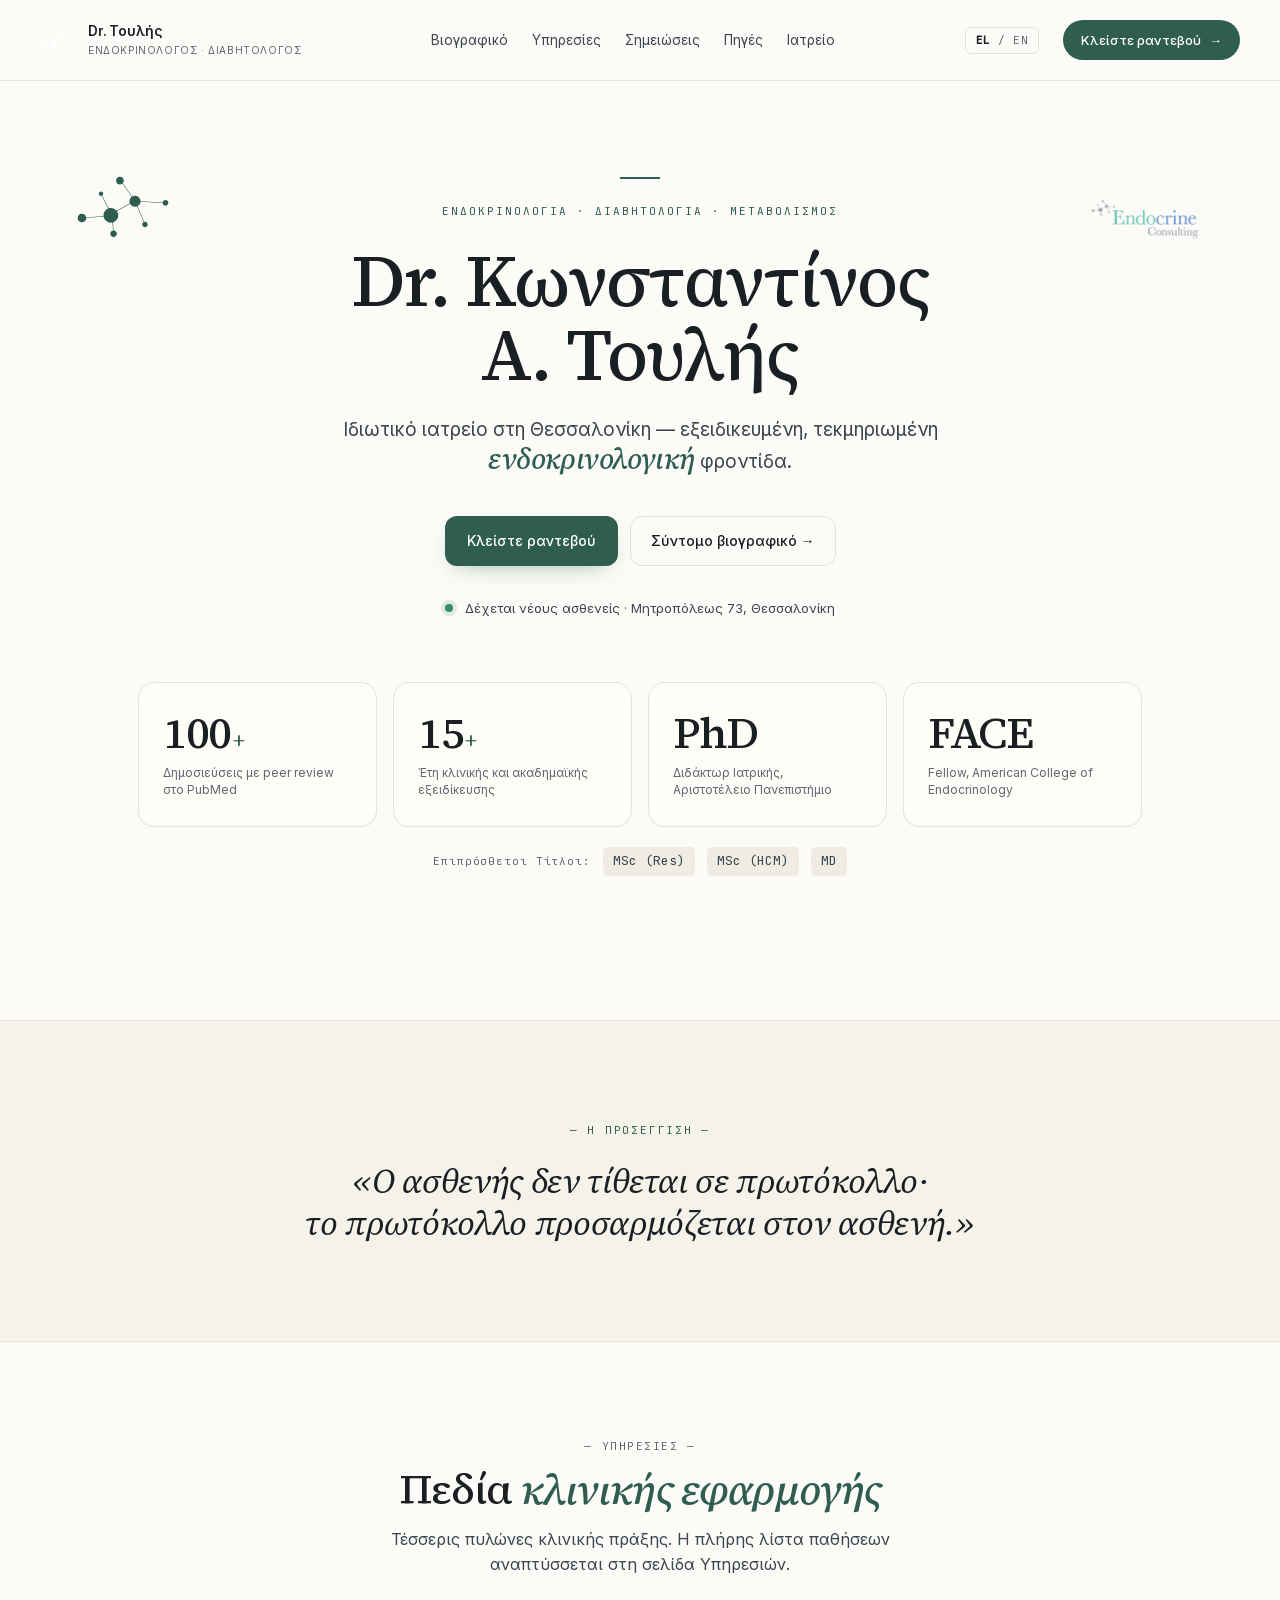
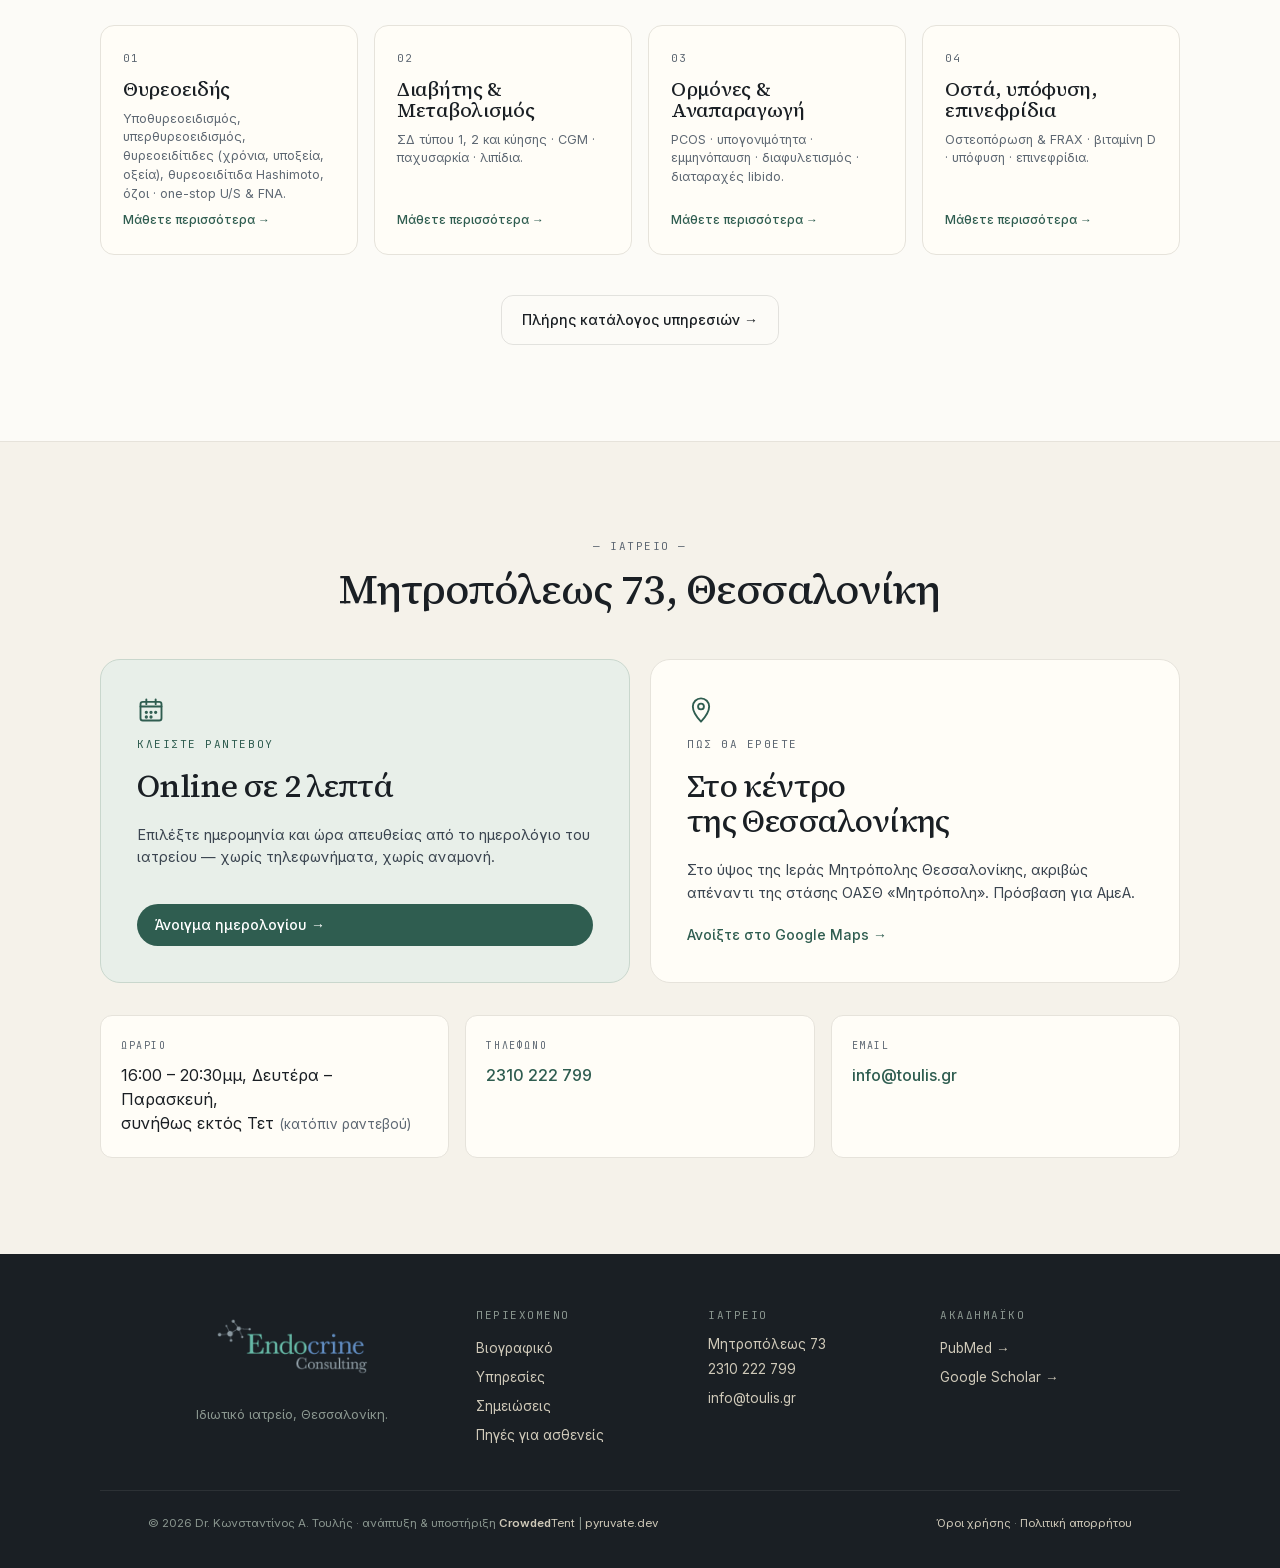
==== index.html @ 49a9aaed "homepage hero: heritage logo pair + mobile fallback Markup - Three <img> elements injected as the FI" ====
<!doctype html>
<html lang="el">
<head>
  <meta charset="utf-8" />
  <meta name="viewport" content="width=device-width, initial-scale=1" />
  <title>Dr. Κωνσταντίνος Α. Τουλής — Ενδοκρινολόγος · Θεσσαλονίκη</title>
  <meta name="description" content="Εξειδικευμένη ενδοκρινολογική φροντίδα στη Θεσσαλονίκη. Θυρεοειδής, διαβήτης, οστεοπόρωση, PCOS. Ιατρείο: Μητροπόλεως 73. Online ραντεβού." />

  <link rel="canonical" href="https://www.toulis.gr/" />
  <link rel="alternate" hreflang="el" href="https://www.toulis.gr/" />

  <!-- Open Graph -->
  <meta property="og:type" content="website" />
  <meta property="og:locale" content="el_GR" />
  <meta property="og:title" content="Dr. Κωνσταντίνος Α. Τουλής — Ενδοκρινολόγος" />
  <meta property="og:description" content="Εξειδικευμένη ενδοκρινολογική φροντίδα στη Θεσσαλονίκη. Ιατρείο: Μητροπόλεως 73." />
  <meta property="og:url" content="https://www.toulis.gr/" />
  <meta property="og:image" content="https://www.toulis.gr/assets/images/og-default.jpg" />
  <meta name="twitter:card" content="summary_large_image" />

  <!-- Favicons -->
  <link rel="icon" href="/assets/images/favicon.ico" sizes="any" />
  <link rel="icon" type="image/png" sizes="32x32" href="/assets/images/toulis_favicon-32.png" />
  <link rel="apple-touch-icon" sizes="180x180" href="/assets/images/apple-touch-icon.png" />

  <!-- Styles -->
  <link rel="preload" as="font" type="font/woff2" href="/assets/fonts/source-serif-4-500-greek.woff2" crossorigin />
  <link rel="preload" as="font" type="font/woff2" href="/assets/fonts/inter-400-greek.woff2" crossorigin />
  <link rel="stylesheet" href="/assets/css/fonts.min.css" />
  <link rel="stylesheet" href="/assets/css/tokens.min.css" />
  <link rel="stylesheet" href="/assets/css/globals.min.css" />
  <link rel="stylesheet" href="/assets/css/components.min.css" />

  <!-- Physician schema — homepage only -->
  <script type="application/ld+json">
  {
    "@context": "https://schema.org",
    "@type": "Physician",
    "name": "Dr. Κωνσταντίνος Α. Τουλής",
    "alternateName": "Konstantinos A. Toulis",
    "medicalSpecialty": ["Endocrine", "Diabetic"],
    "image": "https://www.toulis.gr/assets/images/portrait.jpg",
    "url": "https://www.toulis.gr",
    "telephone": "+30-2310-222799",
    "email": "info@toulis.gr",
    "address": {
      "@type": "PostalAddress",
      "streetAddress": "Μητροπόλεως 73",
      "addressLocality": "Θεσσαλονίκη",
      "postalCode": "546 22",
      "addressCountry": "GR"
    },
    "openingHoursSpecification": [
      {
        "@type": "OpeningHoursSpecification",
        "dayOfWeek": ["Monday","Tuesday","Thursday","Friday"],
        "opens": "16:00", "closes": "20:30"
      }
    ]
  }
  </script>
</head>
<body>
  <a href="#main" class="skip-link">Μετάβαση στο κύριο περιεχόμενο</a>

  <header class="site-header">
    <nav class="nav" aria-label="Κύρια πλοήγηση">
      <a href="/" class="nav__logo">
        <img src="/assets/images/toulis-atoms.svg" alt="" class="nav__logo-mark" width="36" height="36" />
        <span>
          Dr. Τουλής
          <small>Ενδοκρινολόγος · Διαβητολόγος</small>
        </span>
      </a>
      <input type="checkbox" id="nav-toggle" class="nav__toggle" aria-label="Άνοιγμα μενού" />
      <label for="nav-toggle" class="nav__hamburger" aria-hidden="true">
        <span class="nav__hamburger-bar"></span>
        <span class="nav__hamburger-bar"></span>
        <span class="nav__hamburger-bar"></span>
      </label>
      <ul class="nav__links">
        <li><a href="/biography/">Βιογραφικό</a></li>
        <li><a href="/services/">Υπηρεσίες</a></li>
        <li><a href="/notes/">Σημειώσεις</a></li>
        <li><a href="/resources/">Πηγές</a></li>
        <li><a href="/contact/">Ιατρείο</a></li>
      </ul>
      <span class="nav__lang" aria-label="Γλώσσα"><b>EL</b> / EN</span>
      <a class="nav__cta" href="https://appointment-booking.pages.dev" target="_blank" rel="noopener">Κλείστε ραντεβού</a>
    </nav>
  </header>

  <main id="main">

    <!-- ===== Hero ===== -->
    <section class="hero" aria-labelledby="hero-h1">
      <!-- Heritage logo pair: green atoms (left) + Endocrine Consulting
           lockup (right) flank the eyebrow band on desktop; on mobile they
           collapse to a single centered atoms mark above the rule. -->
      <img class="hero__flank hero__flank--l hero__flank-atoms"
           src="/assets/images/toulis-atoms-green.svg" alt="" aria-hidden="true"
           width="92" height="92" />
      <img class="hero__flank hero__flank--r hero__flank-legacy"
           src="/assets/images/logo-circle.png" alt="Endocrine Consulting" width="116" />
      <img class="hero__flank-mobile"
           src="/assets/images/toulis-atoms-green.svg" alt="" aria-hidden="true"
           width="64" height="64" />
      <div class="hero__inner">
        <div class="hero__rule" aria-hidden="true"></div>
        <p class="eyebrow hero__eyebrow">Ενδοκρινολογία · Διαβητολογία · Μεταβολισμός</p>
        <h1 id="hero-h1" class="serif hero__title">
          Dr. Κωνσταντίνος<br />Α. Τουλής
        </h1>
        <p class="hero__sub">
          Ιδιωτικό ιατρείο στη Θεσσαλονίκη — εξειδικευμένη, τεκμηριωμένη <em class="serif hero__em">ενδοκρινολογική</em> φροντίδα.
        </p>
        <div class="hero__actions">
          <a class="btn btn--primary" href="https://appointment-booking.pages.dev" target="_blank" rel="noopener">Κλείστε ραντεβού</a>
          <a class="btn btn--ghost" href="/biography/">Σύντομο βιογραφικό →</a>
        </div>
        <p class="hero__availability">
          <span class="hero__dot" aria-hidden="true"></span>
          <span>Δέχεται νέους ασθενείς · Μητροπόλεως 73, Θεσσαλονίκη</span>
        </p>
      </div>

      <div class="stats">
        <div class="stats__grid">
          <div class="stat-card">
            <div class="stat-card__big">100<sup>+</sup></div>
            <div class="stat-card__cap">Δημοσιεύσεις με peer review στο PubMed</div>
          </div>
          <div class="stat-card">
            <div class="stat-card__big">15<sup>+</sup></div>
            <div class="stat-card__cap">Έτη κλινικής και ακαδημαϊκής εξειδίκευσης</div>
          </div>
          <div class="stat-card">
            <div class="stat-card__big">PhD</div>
            <div class="stat-card__cap">Διδάκτωρ Ιατρικής, Αριστοτέλειο Πανεπιστήμιο</div>
          </div>
          <div class="stat-card">
            <div class="stat-card__big">FACE</div>
            <div class="stat-card__cap">Fellow, American College of Endocrinology</div>
          </div>
        </div>
        <div class="creds" role="list" aria-label="Επιπρόσθετοι Τίτλοι">
          <span class="creds__label">Επιπρόσθετοι Τίτλοι:</span>
          <span class="cred-pill" role="listitem">MSc (Res)</span>
          <span class="cred-pill" role="listitem">MSc (HCM)</span>
          <span class="cred-pill" role="listitem">MD</span>
        </div>
      </div>
    </section>

    <!-- ===== Approach (pull-quote) ===== -->
    <section class="approach" aria-label="Η προσέγγιση">
      <div class="approach__inner">
        <span class="approach__label">— Η προσέγγιση —</span>
        <blockquote class="approach__quote">
          «Ο ασθενής δεν τίθεται σε πρωτόκολλο·<br />το πρωτόκολλο προσαρμόζεται στον ασθενή.»
        </blockquote>
      </div>
    </section>

    <!-- ===== Services teaser ===== -->
    <section class="tease" aria-labelledby="tease-h2">
      <div class="tease__inner">
        <header class="tease__head">
          <p class="tease__label">— Υπηρεσίες —</p>
          <h2 id="tease-h2" class="serif tease__title">Πεδία <em>κλινικής εφαρμογής</em></h2>
          <p class="tease__sub">Τέσσερις πυλώνες κλινικής πράξης. Η πλήρης λίστα παθήσεων αναπτύσσεται στη σελίδα Υπηρεσιών.</p>
        </header>
        <div class="tease__grid">
          <a class="tease-card" href="/services/#thyroid">
            <span class="tease-card__num">01</span>
            <h3 class="tease-card__title">Θυρεοειδής</h3>
            <p class="tease-card__desc">Υποθυρεοειδισμός, υπερθυρεοειδισμός, θυρεοειδίτιδες (χρόνια, υποξεία, οξεία), θυρεοειδίτιδα Hashimoto, όζοι · one-stop U/S &amp; FNA.</p>
            <span class="tease-card__link">Μάθετε περισσότερα →</span>
          </a>
          <a class="tease-card" href="/services/#diabetes">
            <span class="tease-card__num">02</span>
            <h3 class="tease-card__title">Διαβήτης &amp; Μεταβολισμός</h3>
            <p class="tease-card__desc">ΣΔ τύπου 1, 2 και κύησης · CGM · παχυσαρκία · λιπίδια.</p>
            <span class="tease-card__link">Μάθετε περισσότερα →</span>
          </a>
          <a class="tease-card" href="/services/#reproductive">
            <span class="tease-card__num">03</span>
            <h3 class="tease-card__title">Ορμόνες &amp; Αναπαραγωγή</h3>
            <p class="tease-card__desc">PCOS · υπογονιμότητα · εμμηνόπαυση · διαφυλετισμός · διαταραχές libido.</p>
            <span class="tease-card__link">Μάθετε περισσότερα →</span>
          </a>
          <a class="tease-card" href="/services/#bones-pituitary">
            <span class="tease-card__num">04</span>
            <h3 class="tease-card__title">Οστά, υπόφυση, επινεφρίδια</h3>
            <p class="tease-card__desc">Οστεοπόρωση &amp; FRAX · βιταμίνη D · υπόφυση · επινεφρίδια.</p>
            <span class="tease-card__link">Μάθετε περισσότερα →</span>
          </a>
        </div>
        <div class="tease__cta-row">
          <a class="btn btn--ghost" href="/services/">Πλήρης κατάλογος υπηρεσιών →</a>
        </div>
      </div>
    </section>

    <!-- ===== Practice (booking + map + meta) ===== -->
    <section class="practice" aria-labelledby="practice-h2">
      <div class="practice__inner">
        <header class="practice__head">
          <p class="practice__label">— Ιατρείο —</p>
          <h2 id="practice-h2" class="serif practice__title">Μητροπόλεως 73, Θεσσαλονίκη</h2>
        </header>
        <div class="practice__row">
          <!-- Booking card -->
          <a class="practice-card practice-card--booking"
             href="https://appointment-booking.pages.dev"
             target="_blank" rel="noopener">
            <svg class="practice-card__icon" viewBox="0 0 24 24" fill="none" stroke="currentColor" stroke-width="1.6" stroke-linecap="round" stroke-linejoin="round" aria-hidden="true" focusable="false">
              <rect x="3" y="5" width="18" height="16" rx="2" />
              <path d="M3 9h18" />
              <path d="M8 3v4" />
              <path d="M16 3v4" />
              <circle cx="8" cy="14" r="0.6" fill="currentColor" />
              <circle cx="12" cy="14" r="0.6" fill="currentColor" />
              <circle cx="16" cy="14" r="0.6" fill="currentColor" />
              <circle cx="8" cy="18" r="0.6" fill="currentColor" />
              <circle cx="12" cy="18" r="0.6" fill="currentColor" />
            </svg>
            <span class="practice-card__label">Κλείστε ραντεβού</span>
            <h3 class="practice-card__title">Online σε 2 λεπτά</h3>
            <p class="practice-card__desc">
              Επιλέξτε ημερομηνία και ώρα απευθείας από το ημερολόγιο του ιατρείου — χωρίς τηλεφωνήματα, χωρίς αναμονή.
            </p>
            <span class="practice-card__cta">Άνοιγμα ημερολογίου →</span>
          </a>

          <!-- Map card -->
          <a class="practice-card"
             href="https://maps.app.goo.gl/9gK8A1xyBH3NCMpX8"
             target="_blank" rel="noopener">
            <svg class="practice-card__icon" viewBox="0 0 24 24" fill="none" stroke="currentColor" stroke-width="1.6" stroke-linecap="round" stroke-linejoin="round" aria-hidden="true" focusable="false">
              <path d="M12 22s7-7.5 7-13a7 7 0 1 0-14 0c0 5.5 7 13 7 13Z" />
              <circle cx="12" cy="9" r="2.5" />
            </svg>
            <span class="practice-card__label">Πώς θα έρθετε</span>
            <h3 class="practice-card__title">Στο κέντρο<br />της Θεσσαλονίκης</h3>
            <p class="practice-card__desc">
              Στο ύψος της Ιεράς Μητρόπολης Θεσσαλονίκης, ακριβώς απέναντι της στάσης ΟΑΣΘ «Μητρόπολη». Πρόσβαση για ΑμεΑ.
            </p>
            <span class="practice-card__cta">Ανοίξτε στο Google Maps →</span>
          </a>
        </div>

        <div class="practice__meta">
          <div class="meta-card">
            <p class="meta-card__label">Ωράριο</p>
            <p class="meta-card__value">16:00 – 20:30μμ, Δευτέρα – Παρασκευή,<br />συνήθως εκτός Τετ <span class="meta-card__tail">(κατόπιν ραντεβού)</span></p>
          </div>
          <div class="meta-card">
            <p class="meta-card__label">Τηλέφωνο</p>
            <a class="meta-card__link" href="tel:+302310222799">2310 222 799</a>
          </div>
          <div class="meta-card">
            <p class="meta-card__label">Email</p>
            <a class="meta-card__link" href="mailto:info@toulis.gr">info@toulis.gr</a>
          </div>
        </div>
      </div>
    </section>

  </main>

  <footer class="site-footer">
    <div class="footer-grid">
      <div class="footer-brand-col">
        <!-- Original "Endocrine Consulting" lockup — kept as the homepage
             footer brand identity for continuity with the previous site.
             Circular cream-paper "stamp" centered above the tagline. -->
        <a href="/" class="footer-brand" aria-label="Dr. Κωνσταντίνος Α. Τουλής — Αρχική">
          <img src="/assets/images/logo-pill.png"
               alt=""
               class="footer-brand__img"
               width="359" height="144"
               loading="lazy" decoding="async" />
        </a>
        <p class="footer__tag">Ιδιωτικό ιατρείο, Θεσσαλονίκη.</p>
      </div>
      <nav aria-label="Περιεχόμενο">
        <h3>Περιεχόμενο</h3>
        <ul>
          <li><a href="/biography/">Βιογραφικό</a></li>
          <li><a href="/services/">Υπηρεσίες</a></li>
          <li><a href="/notes/">Σημειώσεις</a></li>
          <li><a href="/resources/">Πηγές για ασθενείς</a></li>
        </ul>
      </nav>
      <nav aria-label="Ιατρείο">
        <h3>Ιατρείο</h3>
        <ul>
          <li>Μητροπόλεως 73</li>
          <li><a href="tel:+302310222799">2310 222 799</a></li>
          <li><a href="mailto:info@toulis.gr">info@toulis.gr</a></li>
        </ul>
      </nav>
      <nav aria-label="Ακαδημαϊκό">
        <h3>Ακαδημαϊκό</h3>
        <ul>
          <li><a href="https://pubmed.ncbi.nlm.nih.gov/?term=toulis+k&amp;sort=pubdate" target="_blank" rel="noopener">PubMed →</a></li>
          <li><a href="https://scholar.google.com/citations?hl=en&amp;user=qf2jNAgAAAAJ&amp;view_op=list_works" target="_blank" rel="noopener">Google Scholar →</a></li>
        </ul>
      </nav>
    </div>
    <div class="footer-bar">
      <span>© 2026 Dr. Κωνσταντίνος Α. Τουλής · ανάπτυξη &amp; υποστήριξη <a class="footer-bar__credit" href="https://crowdedtent.com" target="_blank" rel="noopener"><strong>Crowded</strong>Tent</a> | <a class="footer-bar__credit" href="https://pyruvate.dev" target="_blank" rel="noopener">pyruvate.dev</a></span>
      <span><a href="/legal/terms/">Όροι χρήσης</a> · <a href="/legal/privacy/">Πολιτική απορρήτου</a></span>
    </div>
  </footer>
</body>
</html>
---- assets/css/fonts.min.css ----
@font-face{font-family:'Source Serif 4';font-style:normal;font-weight:400;font-display:swap;src:url('../fonts/source-serif-4-400-greek.woff2') format('woff2');unicode-range:U+0370-0377,U+037A-037F,U+0384-038A,U+038C,U+038E-03A1,U+03A3-03FF}@font-face{font-family:'Source Serif 4';font-style:normal;font-weight:400;font-display:swap;src:url('../fonts/source-serif-4-400-latin.woff2') format('woff2');unicode-range:U+0000-00FF,U+0131,U+0152-0153,U+02BB-02BC,U+02C6,U+02DA,U+02DC,U+0304,U+0308,U+0329,U+2000-206F,U+20AC,U+2122,U+2191,U+2193,U+2212,U+2215,U+FEFF,U+FFFD}@font-face{font-family:'Source Serif 4';font-style:normal;font-weight:400;font-display:swap;src:url('../fonts/source-serif-4-400-latin-ext.woff2') format('woff2');unicode-range:U+0100-02BA,U+02BD-02C5,U+02C7-02CC,U+02CE-02D7,U+02DD-02FF,U+0304,U+0308,U+0329,U+1D00-1DBF,U+1E00-1E9F,U+1EF2-1EFF,U+2020,U+20A0-20AB,U+20AD-20C0,U+2113,U+2C60-2C7F,U+A720-A7FF}@font-face{font-family:'Source Serif 4';font-style:italic;font-weight:400;font-display:swap;src:url('../fonts/source-serif-4-400i-greek.woff2') format('woff2');unicode-range:U+0370-0377,U+037A-037F,U+0384-038A,U+038C,U+038E-03A1,U+03A3-03FF}@font-face{font-family:'Source Serif 4';font-style:italic;font-weight:400;font-display:swap;src:url('../fonts/source-serif-4-400i-latin.woff2') format('woff2');unicode-range:U+0000-00FF,U+0131,U+0152-0153,U+02BB-02BC,U+02C6,U+02DA,U+02DC,U+0304,U+0308,U+0329,U+2000-206F,U+20AC,U+2122,U+2191,U+2193,U+2212,U+2215,U+FEFF,U+FFFD}@font-face{font-family:'Source Serif 4';font-style:italic;font-weight:400;font-display:swap;src:url('../fonts/source-serif-4-400i-latin-ext.woff2') format('woff2');unicode-range:U+0100-02BA,U+02BD-02C5,U+02C7-02CC,U+02CE-02D7,U+02DD-02FF,U+0304,U+0308,U+0329,U+1D00-1DBF,U+1E00-1E9F,U+1EF2-1EFF,U+2020,U+20A0-20AB,U+20AD-20C0,U+2113,U+2C60-2C7F,U+A720-A7FF}@font-face{font-family:'Source Serif 4';font-style:normal;font-weight:500;font-display:swap;src:url('../fonts/source-serif-4-500-greek.woff2') format('woff2');unicode-range:U+0370-0377,U+037A-037F,U+0384-038A,U+038C,U+038E-03A1,U+03A3-03FF}@font-face{font-family:'Source Serif 4';font-style:normal;font-weight:500;font-display:swap;src:url('../fonts/source-serif-4-500-latin.woff2') format('woff2');unicode-range:U+0000-00FF,U+0131,U+0152-0153,U+02BB-02BC,U+02C6,U+02DA,U+02DC,U+0304,U+0308,U+0329,U+2000-206F,U+20AC,U+2122,U+2191,U+2193,U+2212,U+2215,U+FEFF,U+FFFD}@font-face{font-family:'Source Serif 4';font-style:normal;font-weight:500;font-display:swap;src:url('../fonts/source-serif-4-500-latin-ext.woff2') format('woff2');unicode-range:U+0100-02BA,U+02BD-02C5,U+02C7-02CC,U+02CE-02D7,U+02DD-02FF,U+0304,U+0308,U+0329,U+1D00-1DBF,U+1E00-1E9F,U+1EF2-1EFF,U+2020,U+20A0-20AB,U+20AD-20C0,U+2113,U+2C60-2C7F,U+A720-A7FF}@font-face{font-family:'Source Serif 4';font-style:italic;font-weight:500;font-display:swap;src:url('../fonts/source-serif-4-500i-greek.woff2') format('woff2');unicode-range:U+0370-0377,U+037A-037F,U+0384-038A,U+038C,U+038E-03A1,U+03A3-03FF}@font-face{font-family:'Source Serif 4';font-style:italic;font-weight:500;font-display:swap;src:url('../fonts/source-serif-4-500i-latin.woff2') format('woff2');unicode-range:U+0000-00FF,U+0131,U+0152-0153,U+02BB-02BC,U+02C6,U+02DA,U+02DC,U+0304,U+0308,U+0329,U+2000-206F,U+20AC,U+2122,U+2191,U+2193,U+2212,U+2215,U+FEFF,U+FFFD}@font-face{font-family:'Source Serif 4';font-style:italic;font-weight:500;font-display:swap;src:url('../fonts/source-serif-4-500i-latin-ext.woff2') format('woff2');unicode-range:U+0100-02BA,U+02BD-02C5,U+02C7-02CC,U+02CE-02D7,U+02DD-02FF,U+0304,U+0308,U+0329,U+1D00-1DBF,U+1E00-1E9F,U+1EF2-1EFF,U+2020,U+20A0-20AB,U+20AD-20C0,U+2113,U+2C60-2C7F,U+A720-A7FF}@font-face{font-family:'Inter';font-style:normal;font-weight:400;font-display:swap;src:url('../fonts/inter-400-greek.woff2') format('woff2');unicode-range:U+0370-0377,U+037A-037F,U+0384-038A,U+038C,U+038E-03A1,U+03A3-03FF}@font-face{font-family:'Inter';font-style:normal;font-weight:400;font-display:swap;src:url('../fonts/inter-400-latin.woff2') format('woff2');unicode-range:U+0000-00FF,U+0131,U+0152-0153,U+02BB-02BC,U+02C6,U+02DA,U+02DC,U+0304,U+0308,U+0329,U+2000-206F,U+20AC,U+2122,U+2191,U+2193,U+2212,U+2215,U+FEFF,U+FFFD}@font-face{font-family:'Inter';font-style:normal;font-weight:400;font-display:swap;src:url('../fonts/inter-400-latin-ext.woff2') format('woff2');unicode-range:U+0100-02BA,U+02BD-02C5,U+02C7-02CC,U+02CE-02D7,U+02DD-02FF,U+0304,U+0308,U+0329,U+1D00-1DBF,U+1E00-1E9F,U+1EF2-1EFF,U+2020,U+20A0-20AB,U+20AD-20C0,U+2113,U+2C60-2C7F,U+A720-A7FF}@font-face{font-family:'Inter';font-style:normal;font-weight:500;font-display:swap;src:url('../fonts/inter-500-greek.woff2') format('woff2');unicode-range:U+0370-0377,U+037A-037F,U+0384-038A,U+038C,U+038E-03A1,U+03A3-03FF}@font-face{font-family:'Inter';font-style:normal;font-weight:500;font-display:swap;src:url('../fonts/inter-500-latin.woff2') format('woff2');unicode-range:U+0000-00FF,U+0131,U+0152-0153,U+02BB-02BC,U+02C6,U+02DA,U+02DC,U+0304,U+0308,U+0329,U+2000-206F,U+20AC,U+2122,U+2191,U+2193,U+2212,U+2215,U+FEFF,U+FFFD}@font-face{font-family:'Inter';font-style:normal;font-weight:500;font-display:swap;src:url('../fonts/inter-500-latin-ext.woff2') format('woff2');unicode-range:U+0100-02BA,U+02BD-02C5,U+02C7-02CC,U+02CE-02D7,U+02DD-02FF,U+0304,U+0308,U+0329,U+1D00-1DBF,U+1E00-1E9F,U+1EF2-1EFF,U+2020,U+20A0-20AB,U+20AD-20C0,U+2113,U+2C60-2C7F,U+A720-A7FF}@font-face{font-family:'Inter';font-style:normal;font-weight:600;font-display:swap;src:url('../fonts/inter-600-greek.woff2') format('woff2');unicode-range:U+0370-0377,U+037A-037F,U+0384-038A,U+038C,U+038E-03A1,U+03A3-03FF}@font-face{font-family:'Inter';font-style:normal;font-weight:600;font-display:swap;src:url('../fonts/inter-600-latin.woff2') format('woff2');unicode-range:U+0000-00FF,U+0131,U+0152-0153,U+02BB-02BC,U+02C6,U+02DA,U+02DC,U+0304,U+0308,U+0329,U+2000-206F,U+20AC,U+2122,U+2191,U+2193,U+2212,U+2215,U+FEFF,U+FFFD}@font-face{font-family:'Inter';font-style:normal;font-weight:600;font-display:swap;src:url('../fonts/inter-600-latin-ext.woff2') format('woff2');unicode-range:U+0100-02BA,U+02BD-02C5,U+02C7-02CC,U+02CE-02D7,U+02DD-02FF,U+0304,U+0308,U+0329,U+1D00-1DBF,U+1E00-1E9F,U+1EF2-1EFF,U+2020,U+20A0-20AB,U+20AD-20C0,U+2113,U+2C60-2C7F,U+A720-A7FF}@font-face{font-family:'JetBrains Mono';font-style:normal;font-weight:400;font-display:swap;src:url('../fonts/jetbrains-mono-400-greek.woff2') format('woff2');unicode-range:U+0370-0377,U+037A-037F,U+0384-038A,U+038C,U+038E-03A1,U+03A3-03FF}@font-face{font-family:'JetBrains Mono';font-style:normal;font-weight:400;font-display:swap;src:url('../fonts/jetbrains-mono-400-latin.woff2') format('woff2');unicode-range:U+0000-00FF,U+0131,U+0152-0153,U+02BB-02BC,U+02C6,U+02DA,U+02DC,U+0304,U+0308,U+0329,U+2000-206F,U+20AC,U+2122,U+2191,U+2193,U+2212,U+2215,U+FEFF,U+FFFD}@font-face{font-family:'JetBrains Mono';font-style:normal;font-weight:400;font-display:swap;src:url('../fonts/jetbrains-mono-400-latin-ext.woff2') format('woff2');unicode-range:U+0100-02BA,U+02BD-02C5,U+02C7-02CC,U+02CE-02D7,U+02DD-02FF,U+0304,U+0308,U+0329,U+1D00-1DBF,U+1E00-1E9F,U+1EF2-1EFF,U+2020,U+20A0-20AB,U+20AD-20C0,U+2113,U+2C60-2C7F,U+A720-A7FF}@font-face{font-family:'JetBrains Mono';font-style:normal;font-weight:500;font-display:swap;src:url('../fonts/jetbrains-mono-500-greek.woff2') format('woff2');unicode-range:U+0370-0377,U+037A-037F,U+0384-038A,U+038C,U+038E-03A1,U+03A3-03FF}@font-face{font-family:'JetBrains Mono';font-style:normal;font-weight:500;font-display:swap;src:url('../fonts/jetbrains-mono-500-latin.woff2') format('woff2');unicode-range:U+0000-00FF,U+0131,U+0152-0153,U+02BB-02BC,U+02C6,U+02DA,U+02DC,U+0304,U+0308,U+0329,U+2000-206F,U+20AC,U+2122,U+2191,U+2193,U+2212,U+2215,U+FEFF,U+FFFD}@font-face{font-family:'JetBrains Mono';font-style:normal;font-weight:500;font-display:swap;src:url('../fonts/jetbrains-mono-500-latin-ext.woff2') format('woff2');unicode-range:U+0100-02BA,U+02BD-02C5,U+02C7-02CC,U+02CE-02D7,U+02DD-02FF,U+0304,U+0308,U+0329,U+1D00-1DBF,U+1E00-1E9F,U+1EF2-1EFF,U+2020,U+20A0-20AB,U+20AD-20C0,U+2113,U+2C60-2C7F,U+A720-A7FF}
---- assets/css/tokens.min.css ----
:root{--ink:#1a1f24;--ink-2:#3b4550;--ink-3:var(--muted);--muted:#5e6873;--paper:#f5f2ea;--paper-2:#efece3;--card:#fffdf7;--bg-warm:#fcfbf7;--bg-editor:#fcfaf4;--accent:#2f5d50;--accent-dark:#26493f;--accent-soft:#e3ede8;--accent-sage:#e8efe9;--accent-sage-border:#c9d7cd;--accent-2:#8a6b3a;--ok:#3b8c64;--ok-ring:rgba(59,140,100,0.15);--line:#e6e3db;--line-soft:rgba(0,0,0,0.06);--line-dash:rgba(0,0,0,0.1);--shadow-card:0 1px 0 rgba(0,0,0,0.02);--shadow-raised:0 8px 24px -12px rgba(47,93,80,0.55);--shadow-hero:0 30px 60px -30px rgba(26,31,36,0.18);--shadow-portrait:0 40px 80px -40px rgba(26,31,36,0.22);--r-pill:999px;--r-chip:6px;--r-card:14px;--r-card-lg:20px;--r-hero:24px;--sp-1:4px;--sp-2:8px;--sp-3:12px;--sp-4:16px;--sp-5:20px;--sp-6:24px;--sp-7:28px;--sp-8:32px;--sp-9:36px;--sp-10:40px;--sp-12:48px;--sp-16:64px;--sp-20:80px;--sp-24:96px;--font-serif:"Source Serif 4",Georgia,serif;--font-sans:"Inter",-apple-system,BlinkMacSystemFont,"Segoe UI",sans-serif;--font-mono:"JetBrains Mono",ui-monospace,"SF Mono",Menlo,monospace}
---- assets/css/globals.min.css ----
*,*::before,*::after{box-sizing:border-box}*{margin:0}html,body{height:100%}html{scroll-behavior:smooth;-webkit-text-size-adjust:100%}img,picture,svg,video{display:block;max-width:100%;height:auto}input,button,textarea,select{font:inherit;color:inherit}button{background:0;border:0;padding:0;cursor:pointer}a{color:inherit;text-decoration:none}body{font-family:var(--font-sans);font-size:15px;line-height:1.55;color:var(--ink);background:var(--bg-warm);-webkit-font-smoothing:antialiased;-moz-osx-font-smoothing:grayscale;text-rendering:optimizeLegibility}.serif{font-family:var(--font-serif);font-weight:500;letter-spacing:-.02em}.mono{font-family:var(--font-mono)}.eyebrow{font-family:var(--font-mono);font-size:11px;letter-spacing:.14em;text-transform:uppercase;color:var(--muted)}h1,h2,h3{font-family:var(--font-serif);font-weight:500;letter-spacing:-.02em;line-height:1.05}h1{font-size:clamp(42px,6vw,72px);line-height:1.02}h2{font-size:clamp(30px,4vw,42px)}h3{font-size:20px;letter-spacing:-.015em}p{color:var(--ink-2)}a:focus-visible,button:focus-visible,[tabindex]:focus-visible{outline:2px solid var(--accent);outline-offset:3px;border-radius:4px}.container{width:100%;max-width:1200px;margin-inline:auto;padding-inline:var(--sp-6)}@media(min-width:768px){.container{padding-inline:var(--sp-10)}}.skip-link{position:absolute;top:-100px;left:var(--sp-4);background:var(--ink);color:#fff;padding:var(--sp-3) var(--sp-5);border-radius:var(--r-chip);z-index:1000;transition:top 120ms}.skip-link:focus{top:var(--sp-4)}.sr-only{position:absolute;width:1px;height:1px;padding:0;margin:-1px;overflow:hidden;clip:rect(0,0,0,0);white-space:nowrap;border:0}@media(prefers-reduced-motion:reduce){*,*::before,*::after{animation-duration:.01ms !important;animation-iteration-count:1 !important;transition-duration:.01ms !important;scroll-behavior:auto !important}}.site-header{position:sticky;top:0;z-index:50;background:var(--bg-warm);border-bottom:1px solid rgba(47,93,80,0.12);backdrop-filter:saturate(140%) blur(8px)}.nav{display:flex;align-items:center;gap:var(--sp-6);padding:var(--sp-5) var(--sp-10);font-size:13.5px}.nav__logo{display:flex;align-items:center;gap:var(--sp-3);font-weight:600;letter-spacing:-.01em;color:var(--ink)}.nav__logo-mark{width:36px;height:36px;flex-shrink:0;display:block;object-fit:contain}.nav__logo small{display:block;font-size:10px;font-weight:400;color:var(--muted);letter-spacing:.06em;text-transform:uppercase;margin-top:1px}.nav__links{display:flex;gap:var(--sp-6);margin:0 auto;padding:0;list-style:none;color:var(--ink-2)}.nav__links a{transition:color 150ms}.nav__links a:hover,.nav__links a[aria-current="page"]{color:var(--accent)}.nav__lang{font-family:var(--font-mono);font-size:11px;padding:4px 10px;border-radius:var(--r-chip);border:1px solid var(--line-dash);color:var(--muted);letter-spacing:.04em}.nav__lang b{color:var(--ink)}.nav__cta{background:var(--accent);color:#fff;padding:10px 18px;border-radius:var(--r-pill);font-size:13px;font-weight:500;display:inline-flex;align-items:center;gap:var(--sp-2);transition:background 150ms}.nav__cta::after{content:"→"}.nav__cta:hover{background:var(--accent-dark)}.nav__toggle{position:absolute;width:1px;height:1px;overflow:hidden;clip:rect(0 0 0 0);white-space:nowrap}.nav__hamburger{display:none}@media(max-width:768px){.nav{flex-wrap:wrap;gap:var(--sp-3);padding:var(--sp-4) var(--sp-5);position:relative}.nav__logo{margin-right:auto}.nav__logo small{display:none}.nav__hamburger{display:flex;flex-direction:column;justify-content:space-between;width:28px;height:22px;cursor:pointer;padding:0}.nav__hamburger-bar{display:block;width:100%;height:2px;background:var(--ink);border-radius:1px;transition:transform 220ms ease,opacity 180ms ease;transform-origin:center}.nav__toggle:focus-visible+.nav__hamburger{outline:2px solid var(--accent);outline-offset:4px;border-radius:4px}.nav__links,.nav__lang{display:none}.nav__toggle:checked ~ .nav__links{display:flex;flex-direction:column;flex-basis:100%;margin:var(--sp-3) 0 0;padding:var(--sp-3) 0 0;border-top:1px solid var(--line);gap:0}.nav__toggle:checked ~ .nav__links li{border-bottom:1px dashed var(--line)}.nav__toggle:checked ~ .nav__links li:last-child{border-bottom:0}.nav__toggle:checked ~ .nav__links a{display:block;padding:var(--sp-3) 0;font-size:16px}.nav__toggle:checked ~ .nav__lang{display:inline-block;flex-basis:100%;margin-top:var(--sp-3);padding-top:var(--sp-3);border-top:1px dashed var(--line)}.nav__toggle:checked+.nav__hamburger .nav__hamburger-bar:nth-child(1){transform:translateY(10px) rotate(45deg)}.nav__toggle:checked+.nav__hamburger .nav__hamburger-bar:nth-child(2){opacity:0}.nav__toggle:checked+.nav__hamburger .nav__hamburger-bar:nth-child(3){transform:translateY(-10px) rotate(-45deg)}}.site-footer{background:var(--ink);color:#cfc9b9;padding:56px 0 32px;font-size:14px}.site-footer a{color:#cfc9b9;display:inline-block;padding:4px 0}.site-footer a:hover{color:#fff}.site-footer .nav__logo{color:#fcfbf7}.site-footer .nav__logo small{color:#8a968f}.site-footer .footer__tag{margin-top:var(--sp-3);color:#8a968f;font-size:12.5px;line-height:1.6;max-width:260px}.footer-brand-col{text-align:center}.footer-brand-col .footer__tag{max-width:none;margin:var(--sp-4) auto 0;font-size:13px}.footer-brand{display:inline-block;line-height:0;width:180px;height:72px;transition:transform 220ms ease,opacity 220ms ease;opacity:.92}.footer-brand:hover,.footer-brand:focus-visible{transform:translateY(-1px);opacity:1}.footer-brand__img{width:100%;height:100%;object-fit:contain;display:block}.footer-grid{display:grid;grid-template-columns:1.5fr 1fr 1fr 1fr;gap:40px;align-items:start;max-width:1080px;margin-inline:auto;padding-inline:var(--sp-12)}.footer-grid h3{font-family:var(--font-mono);font-size:11px;letter-spacing:.14em;text-transform:uppercase;color:#8a968f;font-weight:400;margin-bottom:var(--sp-3)}.footer-grid ul{list-style:none;padding:0}.footer-grid li{font-size:13.5px}.footer-bar{max-width:1080px;margin:40px auto 0;padding:20px var(--sp-12) 0;border-top:1px solid rgba(255,255,255,0.08);display:flex;justify-content:space-between;flex-wrap:wrap;gap:var(--sp-4);color:#8a968f;font-size:11.5px}.footer-bar a{color:#cfc9b9}@media(max-width:900px){.footer-grid{grid-template-columns:1fr 1fr;gap:var(--sp-8)}}@media(max-width:560px){.footer-grid{grid-template-columns:1fr;padding-inline:var(--sp-6)}.footer-bar{padding-inline:var(--sp-6)}}.page-shell{min-height:60vh;display:grid;place-items:center;padding:var(--sp-16) var(--sp-6);text-align:center}.page-shell h1{color:var(--ink)}.page-shell p{color:var(--muted);margin-top:var(--sp-4);max-width:56ch}.page-shell__links{list-style:none;padding:0;margin:var(--sp-6) 0 0;display:flex;flex-wrap:wrap;gap:var(--sp-3) var(--sp-6);justify-content:center;font-size:14px}.page-shell__links a{color:var(--accent);text-decoration:none;border-bottom:1px solid var(--line-dash)}.page-shell__links a:hover{border-bottom-color:var(--accent)}.page-shell__cta{margin-top:var(--sp-8)}
---- assets/css/components.min.css ----
.hero{background:var(--bg-warm);padding-top:var(--sp-24);padding-bottom:var(--sp-12);position:relative}.hero__flank{position:absolute;top:var(--sp-20);z-index:1;pointer-events:none}.hero__flank--l{left:clamp(var(--sp-6),6vw,120px)}.hero__flank--r{right:clamp(var(--sp-6),6vw,120px)}.hero__flank-atoms{width:92px;height:92px}.hero__flank-legacy{width:116px;height:auto}.hero__flank-mobile{display:none}@media(max-width:1100px){.hero__flank{display:none}.hero__flank-mobile{display:block;margin:0 auto var(--sp-5)}}.hero__inner{max-width:820px;margin:0 auto;padding:0 var(--sp-12);text-align:center}.hero__rule{width:40px;height:2px;background:var(--accent);margin:0 auto}.hero__eyebrow{margin-top:var(--sp-6);color:var(--accent);letter-spacing:.18em}.hero__title{margin:var(--sp-6) 0;font-size:clamp(42px,6vw,72px);line-height:1.02}.hero__sub{font-size:19px;line-height:1.55;color:var(--ink-2);max-width:54ch;margin:0 auto var(--sp-10)}.hero__em{font-style:italic;color:var(--accent);font-size:1.5em;line-height:1;vertical-align:-.04em}.hero__actions{display:flex;gap:var(--sp-3);justify-content:center;flex-wrap:wrap}.hero__availability{margin-top:var(--sp-8);display:inline-flex;justify-content:center;align-items:center;gap:var(--sp-3);font-size:13px;color:var(--ink-2)}.hero__dot{width:8px;height:8px;border-radius:50%;background:var(--ok);box-shadow:0 0 0 4px var(--ok-ring);flex-shrink:0}@media(prefers-reduced-motion:no-preference){.hero__dot{animation:pulse-ok 2.4s ease-out infinite}}@keyframes pulse-ok{0%{box-shadow:0 0 0 0 rgba(59,140,100,0.5)}70%{box-shadow:0 0 0 10px rgba(59,140,100,0)}100%{box-shadow:0 0 0 0 rgba(59,140,100,0)}}.btn{display:inline-flex;align-items:center;gap:var(--sp-2);font-family:inherit;font-size:14px;font-weight:500;padding:14px 22px;border-radius:12px;cursor:pointer;text-decoration:none;transition:background 150ms,color 150ms,border-color 150ms,transform 150ms}.btn--primary{background:var(--accent);color:#fff;border:0;box-shadow:var(--shadow-raised)}.btn--primary:hover{background:var(--accent-dark);transform:translateY(-1px)}.btn--ghost{background:transparent;border:1px solid var(--line-dash);color:var(--ink);padding:13px 20px}.btn--ghost:hover{border-color:var(--accent);color:var(--accent)}.stats{max-width:1100px;margin:var(--sp-16) auto 0;padding:0 var(--sp-12) var(--sp-24)}.stats__grid{display:grid;grid-template-columns:repeat(4,1fr);gap:var(--sp-4)}.stat-card{background:var(--card);border:1px solid var(--line);border-radius:16px;padding:28px 24px;box-shadow:var(--shadow-card)}.stat-card__big{font-family:var(--font-serif);font-weight:500;font-size:44px;letter-spacing:-.03em;line-height:1;color:var(--ink)}.stat-card__big sup{font-size:22px;color:var(--accent);vertical-align:baseline;font-feature-settings:normal;margin-left:2px}.stat-card__cap{font-size:12px;color:var(--muted);margin-top:10px;line-height:1.4}.creds{display:flex;justify-content:center;gap:var(--sp-3);margin-top:var(--sp-5);flex-wrap:wrap;align-items:center}.creds__label{font-family:var(--font-mono);font-size:11px;letter-spacing:.08em;color:var(--muted)}.cred-pill{font-family:var(--font-mono);font-size:13px;padding:4px 10px;border-radius:5px;background:var(--paper-2);color:var(--ink-2)}.approach{background:var(--paper);padding:var(--sp-24) var(--sp-12);border-top:1px solid var(--line);border-bottom:1px solid var(--line)}.approach__inner{max-width:820px;margin:0 auto;text-align:center}.approach__label{font-family:var(--font-mono);font-size:11px;letter-spacing:.16em;text-transform:uppercase;color:var(--accent)}.approach__quote{font-family:var(--font-serif);font-style:italic;font-weight:400;font-size:clamp(24px,3.4vw,34px);line-height:1.25;margin:var(--sp-5) 0 0;color:var(--ink);letter-spacing:-.01em}.tease{background:var(--bg-warm);padding:var(--sp-24) var(--sp-12)}.tease__inner{max-width:1080px;margin:0 auto}.tease__head{text-align:center;margin-bottom:var(--sp-12)}.tease__label{font-family:var(--font-mono);font-size:11px;letter-spacing:.14em;text-transform:uppercase;color:var(--muted)}.tease__title{font-size:clamp(30px,4vw,42px);line-height:1.05;margin:var(--sp-3) 0 var(--sp-4)}.tease__title em{font-style:italic;color:var(--accent)}.tease__sub{font-size:16px;color:var(--ink-2);margin:0 auto;max-width:56ch}.tease__grid{display:grid;grid-template-columns:repeat(4,1fr);gap:var(--sp-4)}.tease-card{background:var(--card);border:1px solid var(--line);border-radius:var(--r-card);padding:24px 22px;display:flex;flex-direction:column;gap:var(--sp-2);min-height:170px;text-decoration:none;color:inherit;transition:border-color 150ms,transform 150ms}.tease-card:hover{border-color:var(--accent);transform:translateY(-2px)}.tease-card__num{font-family:var(--font-mono);font-size:11px;color:var(--muted);letter-spacing:.08em}.tease-card__title{font-family:var(--font-serif);font-weight:500;font-size:20px;letter-spacing:-.015em;margin:var(--sp-1) 0 2px}.tease-card__desc{font-size:12.5px;color:var(--muted);flex:1;line-height:1.5}.tease-card__link{font-size:12px;color:var(--accent);font-weight:500;margin-top:auto}.tease__cta-row{text-align:center;margin-top:var(--sp-10)}.practice{background:var(--paper);padding:var(--sp-24) var(--sp-12);border-top:1px solid var(--line)}.practice__inner{max-width:1080px;margin:0 auto}.practice__head{text-align:center;margin-bottom:var(--sp-12)}.practice__label{font-family:var(--font-mono);font-size:11px;letter-spacing:.14em;text-transform:uppercase;color:var(--muted)}.practice__title{font-size:clamp(30px,4vw,42px);line-height:1.05;margin:var(--sp-3) 0 0}.practice__row{display:grid;grid-template-columns:1fr 1fr;gap:var(--sp-5)}.practice-card{background:var(--card);border:1px solid var(--line);border-radius:var(--r-card-lg);padding:36px;display:flex;flex-direction:column;gap:var(--sp-3);min-height:240px;text-decoration:none;color:inherit;transition:transform 150ms,box-shadow 150ms}.practice-card:hover{transform:translateY(-2px);box-shadow:var(--shadow-hero)}.practice-card--booking{background:var(--accent-sage);border-color:var(--accent-sage-border)}.practice-card__icon{width:28px;height:28px;color:var(--accent);flex-shrink:0}.practice-card__label{font-family:var(--font-mono);font-size:11px;letter-spacing:.14em;text-transform:uppercase;color:var(--muted)}.practice-card--booking .practice-card__label{color:var(--accent);opacity:1}.practice-card__title{font-family:var(--font-serif);font-weight:500;font-size:clamp(24px,3vw,32px);letter-spacing:-.02em;margin:var(--sp-1) 0 var(--sp-2);line-height:1.1}.practice-card__desc{font-size:14.5px;color:var(--ink-2);line-height:1.55;flex:1}.practice-card--booking .practice-card__desc{color:var(--ink-2)}.practice-card__cta{font-size:14px;font-weight:500;color:var(--accent);display:inline-flex;align-items:center;gap:var(--sp-2);margin-top:var(--sp-2)}.practice-card--booking .practice-card__cta{background:var(--accent);color:#fff;padding:10px 18px;border-radius:var(--r-pill);margin-top:var(--sp-4);transition:background-color 160ms ease,transform 160ms ease}.practice-card--booking:hover .practice-card__cta,.practice-card--booking:focus-visible .practice-card__cta{background:var(--accent-dark);transform:translateX(2px)}.practice__meta{display:grid;grid-template-columns:repeat(3,1fr);gap:var(--sp-4);margin-top:var(--sp-8)}.meta-card{background:var(--card);border:1px solid var(--line);border-radius:12px;padding:22px 20px}.meta-card__label{font-family:var(--font-mono);font-size:10px;letter-spacing:.16em;text-transform:uppercase;color:var(--muted);margin-bottom:10px}.meta-card__value{font-size:16px;color:var(--ink);line-height:1.5}.meta-card__tail{color:var(--muted);font-size:13.5px}.meta-card__link{font-size:16px;color:var(--accent);font-weight:500}.meta-card__link:hover{text-decoration:underline}.bio-hero{background:radial-gradient(ellipse at top left,#f0f5f2 0,transparent 55%),radial-gradient(ellipse at bottom right,#f7f1e6 0,transparent 50%),var(--bg-editor)}.bio-hero__inner{max-width:1280px;margin:0 auto;display:grid;grid-template-columns:1.1fr 1fr;gap:72px;padding:72px var(--sp-12) 96px;align-items:start}.bio-hero__title{font-size:clamp(40px,5.4vw,64px);line-height:1.02;margin:var(--sp-5) 0 var(--sp-10)}.bio-hero__accent{font-style:italic;color:var(--accent)}.bio-hero__lede,.bio-hero__p{font-size:16px;line-height:1.7;color:var(--ink-2);margin:0 0 var(--sp-5)}.bio-portrait{width:100%}@media(min-width:1024px){.bio-portrait{position:sticky;top:var(--sp-10)}}.bio-portrait__card{background:var(--card);border:1px solid rgba(0,0,0,0.06);border-radius:var(--r-hero);padding:8px;box-shadow:var(--shadow-portrait)}.bio-portrait__image{width:100%;height:auto;display:block;border-radius:18px;aspect-ratio:4 / 5;object-fit:cover;background:var(--paper-2)}.bio-portrait__meta{padding:20px 20px 8px}.bio-portrait__name{font-size:22px;letter-spacing:-.02em;color:var(--ink);margin:0}.bio-portrait__sub{font-size:13px;color:var(--muted);margin:2px 0 0}.bio-portrait__role{font-size:12px;line-height:1.45;color:var(--muted);margin:8px 0 0;padding-top:8px;border-top:1px dashed var(--line)}.bio-portrait__role-sep{display:inline-block;margin:0 4px;color:var(--accent-2)}.bio-portrait__creds{display:flex;flex-wrap:wrap;gap:6px;padding:14px 20px 20px;margin:0;list-style:none}.timeline{background:var(--bg-warm);padding:var(--sp-24) var(--sp-12);border-top:1px solid var(--line)}.timeline__inner{max-width:900px;margin:0 auto}.timeline__head{margin-bottom:var(--sp-12)}.timeline__label{font-family:var(--font-mono);font-size:11px;letter-spacing:.16em;text-transform:uppercase;color:var(--accent)}.timeline__title{font-size:clamp(28px,3.6vw,38px);margin:var(--sp-3) 0 0}.timeline__note{font-size:13px;color:var(--muted);margin-top:10px}.timeline__list{list-style:none;padding:0;margin:0}.tl-row{display:grid;grid-template-columns:140px 1fr;gap:var(--sp-10);padding:var(--sp-6) 0;border-top:1px solid var(--line);align-items:start}.tl-row__year{font-family:var(--font-mono);font-size:14px;color:var(--muted)}.tl-row__title{font-size:19px;letter-spacing:-.015em;margin:0 0 6px;color:var(--ink);font-weight:500}.tl-row__detail{font-size:14.5px;color:var(--ink-2);line-height:1.6;margin:0}.publications{background:var(--paper);padding:var(--sp-24) var(--sp-12);border-top:1px solid var(--line)}.publications__inner{max-width:1080px;margin:0 auto}.publications__head{display:flex;align-items:baseline;justify-content:space-between;flex-wrap:wrap;gap:var(--sp-4);margin-bottom:var(--sp-10)}.publications__label{font-family:var(--font-mono);font-size:11px;letter-spacing:.16em;text-transform:uppercase;color:var(--accent)}.publications__title{font-size:clamp(28px,3.6vw,38px);margin:var(--sp-3) 0 0}.publications__pubmed{font-size:13px;color:var(--accent);font-weight:500}.publications__pubmed:hover{text-decoration:underline}.pub-stats{display:grid;grid-template-columns:repeat(3,1fr);gap:var(--sp-4);margin-bottom:var(--sp-8)}.pub-stat{background:var(--card);border:1px solid var(--line);border-radius:var(--r-card);padding:22px}.pub-stat__big{font-size:36px;letter-spacing:-.02em;line-height:1;margin:0;color:var(--ink);font-weight:500}.pub-stat__big sup{font-size:18px;color:var(--accent);vertical-align:baseline;margin-left:2px}.pub-stat__cap{font-size:12.5px;color:var(--muted);margin:8px 0 0;line-height:1.4}.pub-list{background:var(--card);border:1px solid var(--line);border-radius:var(--r-card);padding:8px var(--sp-6);list-style:none;margin:0}.pub{display:grid;grid-template-columns:64px 1fr auto;gap:var(--sp-5);align-items:baseline;padding:18px 0;border-bottom:1px dashed var(--line-dash)}.pub:last-child{border-bottom:0}.pub__yr{font-family:var(--font-mono);font-size:12px;color:var(--muted)}.pub__title{font-size:15px;letter-spacing:-.01em;line-height:1.4;margin:0;color:var(--ink);font-weight:500}.pub__journal{font-size:12.5px;color:var(--muted);font-style:italic;margin:4px 0 0}.pub__link{font-family:var(--font-mono);font-size:12px;color:var(--accent);font-weight:500;white-space:nowrap}.pub__link:hover{text-decoration:underline}.pub-list__note{margin-top:var(--sp-5);font-size:12.5px;color:var(--muted);text-align:center}.bio-cta{background:var(--bg-warm);padding:var(--sp-24) var(--sp-12) 120px;text-align:center;border-top:1px solid var(--line)}.bio-cta__title{font-size:clamp(28px,3.6vw,38px);margin:0 0 var(--sp-4);color:var(--ink)}.bio-cta__sub{font-size:17px;color:var(--ink-2);max-width:52ch;margin:0 auto var(--sp-9);line-height:1.55}.bio-cta__actions{display:flex;gap:var(--sp-3);justify-content:center;flex-wrap:wrap}.bio-cta__icon{width:16px;height:16px}.services-hero{padding:var(--sp-24) var(--sp-12) var(--sp-16);background:radial-gradient(ellipse at top right,#f0f5f2 0,transparent 55%),var(--bg-editor);border-bottom:1px solid var(--line)}.services-hero__inner{max-width:900px;margin:0 auto}.services-hero__title{font-size:clamp(36px,4.8vw,56px);line-height:1.05;letter-spacing:-.015em;margin:var(--sp-3) 0 var(--sp-6)}.services-hero__title em{font-style:italic;color:var(--accent)}.services-hero__lede{font-size:18px;line-height:1.6;color:var(--ink-2);max-width:62ch;margin:0 0 var(--sp-10)}.services-jump{display:flex;flex-wrap:wrap;gap:var(--sp-2) var(--sp-3);padding-top:var(--sp-6);border-top:1px dashed var(--line-dash)}.services-jump a{font-family:var(--font-mono);font-size:11.5px;letter-spacing:.04em;color:var(--ink-2);text-decoration:none;padding:6px 12px;border:1px solid var(--line);border-radius:var(--r-pill);background:var(--card);transition:border-color 150ms,color 150ms,background 150ms}.services-jump a:hover{border-color:var(--accent);color:var(--accent);background:var(--accent-soft)}.services-pillar{padding:var(--sp-20) var(--sp-12);border-bottom:1px solid var(--line);scroll-margin-top:var(--sp-12)}.services-pillar--alt{background:var(--bg-warm)}.services-pillar__inner{max-width:900px;margin:0 auto}.services-pillar__head{display:grid;grid-template-columns:auto 1fr;gap:var(--sp-6);align-items:end;margin-bottom:var(--sp-10);padding-bottom:var(--sp-6);border-bottom:1px solid var(--line)}.services-pillar__roman{font-family:var(--font-serif);font-style:italic;font-weight:400;font-size:clamp(56px,8vw,88px);line-height:.9;color:var(--accent-2);margin:0;letter-spacing:-.02em}.services-pillar__label{font-family:var(--font-mono);font-size:11px;letter-spacing:.16em;text-transform:uppercase;color:var(--muted);margin:0 0 var(--sp-2)}.services-pillar__title{font-size:clamp(26px,3.4vw,36px);letter-spacing:-.015em;margin:0;color:var(--ink)}.svc-list{list-style:none;margin:0;padding:0;display:flex;flex-direction:column}.svc-row{display:grid;grid-template-columns:56px 1fr;gap:var(--sp-6);align-items:baseline;padding:var(--sp-6) 0;border-bottom:1px dashed var(--line-dash);scroll-margin-top:var(--sp-12)}.svc-row:last-child{border-bottom:0}.svc-row__num{font-family:var(--font-mono);font-size:12px;letter-spacing:.06em;color:var(--muted);padding-top:4px}.svc-row__title{font-weight:500;font-size:clamp(20px,2.2vw,24px);line-height:1.25;letter-spacing:-.01em;color:var(--ink);margin:0 0 var(--sp-2)}.svc-row__desc{font-size:15.5px;line-height:1.6;color:var(--ink-2);margin:0;max-width:62ch}.svc-row__highlight{display:block;margin-top:var(--sp-2);padding:var(--sp-3) var(--sp-4);background:var(--accent-soft);border-left:2px solid var(--accent);border-radius:0 var(--r-chip) var(--r-chip) 0;font-weight:400;color:var(--ink);font-size:14.5px;line-height:1.55}.svc-row__highlight em{font-style:italic;color:var(--accent-dark)}.svc-figure{margin:var(--sp-12) auto 0;padding:0;max-width:720px;display:grid;grid-template-columns:280px 1fr;gap:var(--sp-6);align-items:end}.svc-figure img{width:100%;height:auto;display:block;border-radius:var(--r-card);border:1px solid var(--line);background:var(--paper-2);aspect-ratio:3 / 4;object-fit:cover}.svc-figure__cap{margin:0;padding-bottom:var(--sp-4);font-size:14px;line-height:1.65;color:var(--ink-2);font-style:italic;max-width:38ch}.svc-tech-link{display:block;margin:var(--sp-12) auto 0;max-width:560px;padding:var(--sp-8) var(--sp-7) var(--sp-7);text-align:center;text-decoration:none;color:inherit;background:var(--accent-soft);border:1px solid var(--line);border-radius:var(--r-card);box-shadow:0 1px 2px rgba(0,0,0,0.04);transition:background-color .25s ease,transform .25s ease}.svc-tech-link:hover,.svc-tech-link:focus-visible{background-color:var(--accent-sage);transform:translateY(-1px)}.svc-tech-link:focus-visible{outline:2px solid var(--accent);outline-offset:4px}.svc-tech-link__eyebrow{display:block;font-family:var(--font-mono);font-size:11px;letter-spacing:.14em;text-transform:uppercase;color:var(--ink-3);margin-bottom:var(--sp-3)}.svc-tech-link__title{display:block;font-size:clamp(22px,2.6vw,28px);line-height:1.2;font-style:italic;color:var(--accent);margin-bottom:var(--sp-3)}.svc-tech-link__arrow{display:inline-block;font-style:normal;margin-left:.25em;transition:transform .25s ease}.svc-tech-link:hover .svc-tech-link__arrow,.svc-tech-link:focus-visible .svc-tech-link__arrow{transform:translate(2px,-2px)}.svc-tech-link__desc{display:block;max-width:44ch;margin:0 auto;font-size:15px;line-height:1.65;color:var(--ink-2)}.contact-hero{padding:var(--sp-24) var(--sp-12) var(--sp-16);background:radial-gradient(ellipse at top right,#f0f5f2 0,transparent 55%),var(--bg-editor);border-bottom:1px solid var(--line)}.contact-hero__inner{max-width:900px;margin:0 auto}.contact-hero__title{font-size:clamp(36px,4.8vw,56px);line-height:1.05;letter-spacing:-.015em;margin:var(--sp-3) 0 var(--sp-6)}.contact-hero__title em{font-style:italic;color:var(--accent)}.contact-hero__lede{font-size:18px;line-height:1.6;color:var(--ink-2);max-width:62ch;margin:0}.contact-meta{padding:var(--sp-20) var(--sp-12);background:var(--bg-warm);border-bottom:1px solid var(--line)}.contact-meta__inner{max-width:1100px;margin:0 auto}.contact-meta__grid{list-style:none;margin:0;padding:0;display:grid;grid-template-columns:repeat(4,1fr);gap:var(--sp-6)}.contact-card{background:var(--card);border:1px solid var(--line);border-radius:var(--r-card);padding:var(--sp-6);display:flex;flex-direction:column;gap:var(--sp-2);box-shadow:var(--shadow-card)}.contact-card__label{font-family:var(--font-mono);font-size:11px;letter-spacing:.16em;text-transform:uppercase;color:var(--muted);margin:0}.contact-card__value{font-family:var(--font-serif);font-size:20px;line-height:1.35;color:var(--ink);margin:0}.contact-card__value a{color:var(--ink);text-decoration:none;border-bottom:1px solid var(--line-dash);transition:color 150ms,border-color 150ms}.contact-card__value a:hover{color:var(--accent);border-bottom-color:var(--accent)}.contact-card__sub{font-size:13px;line-height:1.5;color:var(--muted);margin:0}.contact-meta__cta{margin-top:var(--sp-12);padding-top:var(--sp-8);border-top:1px dashed var(--line-dash);display:flex;flex-wrap:wrap;align-items:center;gap:var(--sp-6)}.contact-meta__book{display:inline-flex;align-items:center;gap:var(--sp-3);background:var(--accent-sage);border:1px solid var(--accent-sage-border);border-radius:var(--r-pill);padding:var(--sp-4) var(--sp-6);font-weight:500;font-size:15px;color:var(--accent-dark);text-decoration:none;transition:background 150ms,border-color 150ms,transform 150ms}.contact-meta__book:hover{background:var(--accent-soft);border-color:var(--accent);transform:translateY(-1px)}.contact-meta__note{font-size:13.5px;line-height:1.55;color:var(--muted);max-width:48ch;margin:0}.contact-map{padding:var(--sp-20) var(--sp-12);background:var(--bg-editor);border-bottom:1px solid var(--line)}.contact-map__inner{max-width:1100px;margin:0 auto}.contact-map__title{font-size:clamp(26px,3.4vw,36px);letter-spacing:-.015em;line-height:1.15;margin:var(--sp-3) 0 var(--sp-8);color:var(--ink)}.contact-map__title em{font-style:italic;color:var(--accent)}.contact-map__frame{position:relative;width:100%;aspect-ratio:16 / 9;border-radius:var(--r-card);border:1px solid var(--line);background:var(--paper-2);overflow:hidden;box-shadow:var(--shadow-hero)}.contact-map__frame iframe{position:absolute;inset:0;width:100%;height:100%;border:0}.contact-map__caption{margin:var(--sp-4) 0 0;font-family:var(--font-mono);font-size:12px;letter-spacing:.04em;color:var(--muted)}.contact-map__caption a{color:var(--accent);text-decoration:none}.contact-map__caption a:hover{text-decoration:underline}.contact-strip{padding:var(--sp-20) var(--sp-12) var(--sp-24);background:var(--bg-warm)}.contact-strip__inner{max-width:1100px;margin:0 auto}.contact-strip__title{font-size:clamp(24px,2.8vw,32px);letter-spacing:-.01em;line-height:1.2;margin:var(--sp-3) 0 var(--sp-10);color:var(--ink);max-width:32ch}.contact-strip__grid{list-style:none;margin:0;padding:0;display:grid;grid-template-columns:repeat(4,1fr);gap:var(--sp-4)}.contact-strip__item{margin:0}.contact-strip__item img{width:100%;height:100%;display:block;aspect-ratio:1 / 1;object-fit:cover;border-radius:var(--r-card);border:1px solid var(--line);background:var(--paper-2)}.notes-hero{padding:var(--sp-24) var(--sp-12) var(--sp-16);background:radial-gradient(ellipse at top right,#f0f5f2 0,transparent 55%),var(--bg-editor);border-bottom:1px solid var(--line)}.notes-hero__inner{max-width:900px;margin:0 auto}.notes-hero__title{font-size:clamp(36px,4.8vw,56px);line-height:1.05;letter-spacing:-.015em;margin:var(--sp-3) 0 var(--sp-6)}.notes-hero__title em{font-style:italic;color:var(--accent)}.notes-hero__lede{font-size:18px;line-height:1.6;color:var(--ink-2);max-width:62ch;margin:0 0 var(--sp-10)}.notes-jump{display:flex;flex-wrap:wrap;gap:var(--sp-2) var(--sp-3);padding-top:var(--sp-6);border-top:1px dashed var(--line-dash)}.notes-jump a{font-family:var(--font-mono);font-size:11.5px;letter-spacing:.04em;color:var(--ink-2);text-decoration:none;padding:6px 12px;border:1px solid var(--line);border-radius:var(--r-pill);background:var(--card);transition:border-color 150ms,color 150ms,background 150ms}.notes-jump a:hover{border-color:var(--accent);color:var(--accent);background:var(--accent-soft)}.notes-group{padding:var(--sp-20) var(--sp-12);border-bottom:1px solid var(--line);scroll-margin-top:var(--sp-12)}.notes-group--alt{background:var(--bg-warm)}.notes-group__inner{max-width:900px;margin:0 auto}.notes-group__label{font-family:var(--font-mono);font-size:11px;letter-spacing:.16em;text-transform:uppercase;color:var(--muted);margin:0 0 var(--sp-2)}.notes-group__title{font-size:clamp(26px,3.4vw,36px);letter-spacing:-.015em;margin:0 0 var(--sp-10);padding-bottom:var(--sp-6);border-bottom:1px solid var(--line);color:var(--ink)}.faq{list-style:none;margin:0;padding:0;display:flex;flex-direction:column}.faq__item{display:grid;grid-template-columns:56px 1fr;gap:var(--sp-6);align-items:baseline;padding:var(--sp-8) 0;border-bottom:1px dashed var(--line-dash);scroll-margin-top:var(--sp-12)}.faq__item:last-child{border-bottom:0}.faq__num{font-family:var(--font-mono);font-size:12px;letter-spacing:.06em;color:var(--muted);padding-top:6px}.faq__body{margin:0}.faq__q{font-weight:500;font-size:clamp(19px,2.1vw,23px);line-height:1.3;letter-spacing:-.01em;color:var(--ink);margin:0 0 var(--sp-4);max-width:60ch}.faq__a{font-size:16px;line-height:1.7;color:var(--ink-2);margin:0;max-width:64ch}.faq__a em{font-style:italic;color:var(--ink)}.faq__see{margin:var(--sp-4) 0 0;font-family:var(--font-mono);font-size:12px;letter-spacing:.04em}.faq__see a{color:var(--accent);text-decoration:none;border-bottom:1px solid transparent;transition:border-color 150ms}.faq__see a:hover{border-bottom-color:var(--accent)}.notes-outro{padding:var(--sp-16) var(--sp-12);background:var(--bg-editor);text-align:center}.notes-outro__inner{max-width:640px;margin:0 auto}.notes-outro__rule{width:60px;height:1px;background:var(--line);margin:0 auto var(--sp-6)}.notes-outro__text{font-size:14px;line-height:1.7;color:var(--muted);margin:0}.notes-outro__text a{color:var(--accent);text-decoration:none;border-bottom:1px solid var(--line-dash)}.notes-outro__text a:hover{border-bottom-color:var(--accent)}.legal{padding:var(--sp-16) var(--sp-12) var(--sp-20);background:var(--bg-editor)}.legal__inner{max-width:720px;margin:0 auto}.legal__title{font-size:clamp(36px,5vw,56px);margin:var(--sp-3) 0 var(--sp-2)}.legal__updated{font-family:var(--font-mono);font-size:12px;letter-spacing:.06em;color:var(--muted);margin:0 0 var(--sp-10)}.legal__lede{font-size:18px;line-height:1.65;color:var(--ink-2);margin:0 0 var(--sp-10)}.legal h2{font-size:22px;margin:var(--sp-10) 0 var(--sp-3);color:var(--ink)}.legal p,.legal ul{font-size:15.5px;line-height:1.7;color:var(--ink-2);margin:0 0 var(--sp-4)}.legal ul{padding-left:var(--sp-6)}.legal li{margin-bottom:var(--sp-2)}.legal a{color:var(--accent);text-decoration:none;border-bottom:1px solid var(--line-dash)}.legal a:hover{border-bottom-color:var(--accent)}.legal__contact{margin-top:var(--sp-10);padding-top:var(--sp-6);border-top:1px dashed var(--line);font-size:14px;color:var(--muted)}.resources-hero{padding:var(--sp-16) var(--sp-12) var(--sp-12);background:var(--bg-warm)}.resources-hero__inner{max-width:880px;margin:0 auto}.resources-hero__title{font-size:clamp(40px,6vw,64px);margin:var(--sp-3) 0 var(--sp-6)}.resources-hero__title em{font-style:italic;color:var(--accent)}.resources-hero__lede{font-size:18px;line-height:1.65;color:var(--ink-2);max-width:60ch}.resources{padding:var(--sp-12) var(--sp-12) var(--sp-20);background:var(--bg-editor)}.resources--alt{background:var(--bg-warm);border-top:1px solid var(--line);padding-top:var(--sp-16)}.resources__inner{max-width:880px;margin:0 auto}.resources__title{font-size:clamp(28px,3.4vw,36px);margin:var(--sp-3) 0 var(--sp-10)}.resources-list{list-style:none;padding:0;margin:0;display:grid;gap:var(--sp-6)}.resources-card{border-top:1px solid var(--line);padding-top:var(--sp-6)}.resources-card:first-child{border-top:0;padding-top:0}.resources-card__link{display:grid;grid-template-columns:64px 1fr;gap:var(--sp-6);align-items:start;text-decoration:none;color:inherit;padding:var(--sp-4) 0;transition:opacity .2s ease}.resources-card__link:hover,.resources-card__link:focus-visible{opacity:.85}.resources-card__num{font-family:var(--font-mono);font-size:12px;letter-spacing:.14em;color:var(--muted);padding-top:6px}.resources-card__kicker{font-family:var(--font-mono);font-size:11px;letter-spacing:.14em;text-transform:uppercase;color:var(--accent);margin:0 0 var(--sp-2)}.resources-card__title{font-size:clamp(22px,2.6vw,28px);margin:0 0 var(--sp-2);line-height:1.2;color:var(--ink)}.resources-card__title em{font-style:italic;color:var(--accent)}.resources-card__desc{font-size:15.5px;line-height:1.65;color:var(--ink-2);margin:0 0 var(--sp-3);max-width:56ch}.resources-card__cta{font-family:var(--font-mono);font-size:12px;letter-spacing:.06em;color:var(--accent)}.resources__planned{margin-top:var(--sp-12);padding:var(--sp-5) var(--sp-6);border:1px dashed var(--line);border-radius:8px;font-size:14px;line-height:1.65;color:var(--muted)}.essay{padding:var(--sp-16) var(--sp-12) var(--sp-20);background:var(--bg-editor)}.essay__inner{max-width:720px;margin:0 auto}.essay__crumb{color:var(--accent);text-decoration:none;border-bottom:1px solid var(--line-dash)}.essay__crumb:hover{border-bottom-color:var(--accent)}.essay__title{font-size:clamp(36px,5vw,56px);line-height:1.05;margin:var(--sp-3) 0 var(--sp-3)}.essay__title em{font-style:italic;color:var(--accent)}.essay__sub{font-family:var(--font-mono);font-size:13px;letter-spacing:.06em;color:var(--muted);margin:0 0 var(--sp-10)}.essay__lede{font-size:18px;line-height:1.7;color:var(--ink-2);margin:0 0 var(--sp-10)}.essay h2{font-size:24px;margin:var(--sp-12) 0 var(--sp-3);color:var(--ink)}.essay p,.essay ul{font-size:16px;line-height:1.75;color:var(--ink-2);margin:0 0 var(--sp-4)}.essay ul{padding-left:var(--sp-6)}.essay li{margin-bottom:var(--sp-3)}.essay__draft-note{margin-top:var(--sp-10);padding:var(--sp-5) var(--sp-6);border:1px dashed var(--line);border-radius:8px;font-size:14px;line-height:1.65;color:var(--muted);background:var(--paper)}.essay__draft-note strong{color:var(--ink-2);font-weight:600}.essay__related{margin-top:var(--sp-12);padding-top:var(--sp-8);border-top:1px dashed var(--line)}.essay__related ul{list-style:none;padding:0}.essay__related li{margin-bottom:var(--sp-2)}.essay__related a{color:var(--accent);text-decoration:none;border-bottom:1px solid var(--line-dash)}.essay__related a:hover{border-bottom-color:var(--accent)}.essay__back{margin-top:var(--sp-10);font-family:var(--font-mono);font-size:12px;letter-spacing:.06em}.essay__back a{color:var(--muted);text-decoration:none;border-bottom:1px solid var(--line-dash)}.essay__back a:hover{color:var(--accent);border-bottom-color:var(--accent)}@media(max-width:900px){.stats__grid{grid-template-columns:repeat(2,1fr)}.tease__grid{grid-template-columns:repeat(2,1fr)}.practice__row{grid-template-columns:1fr}.practice__meta{grid-template-columns:1fr}.bio-hero__inner{grid-template-columns:1fr;gap:var(--sp-10);padding:var(--sp-12) var(--sp-6) var(--sp-16)}.bio-portrait{max-width:420px;margin:0 auto}.pub-stats{grid-template-columns:1fr}.timeline,.publications,.bio-cta{padding-left:var(--sp-6);padding-right:var(--sp-6)}.tl-row{grid-template-columns:110px 1fr;gap:var(--sp-5)}.services-hero,.services-pillar{padding-left:var(--sp-6);padding-right:var(--sp-6)}.services-pillar__head{gap:var(--sp-4)}.svc-figure{grid-template-columns:1fr;gap:var(--sp-4);max-width:460px}.svc-figure__cap{padding-bottom:0}.svc-tech-link{padding:var(--sp-7) var(--sp-5) var(--sp-6)}.contact-meta__grid{grid-template-columns:repeat(2,1fr)}.contact-strip__grid{grid-template-columns:1fr 1fr}.contact-strip__item img{aspect-ratio:1 / 1}.notes-hero,.notes-group,.notes-outro{padding-left:var(--sp-6);padding-right:var(--sp-6)}.resources-hero,.resources,.essay{padding-left:var(--sp-6);padding-right:var(--sp-6)}.resources-card__link{grid-template-columns:40px 1fr;gap:var(--sp-4)}}@media(max-width:560px){.hero{padding-top:var(--sp-12)}.hero__inner{padding:0 var(--sp-6)}.stats{padding:0 var(--sp-6) var(--sp-16)}.stats__grid{grid-template-columns:1fr}.tease__grid{grid-template-columns:1fr}.approach,.tease,.practice{padding:var(--sp-16) var(--sp-6)}.timeline,.publications,.bio-cta{padding-top:var(--sp-16);padding-bottom:var(--sp-16)}.tl-row{grid-template-columns:1fr;gap:var(--sp-1)}.pub{grid-template-columns:1fr auto;row-gap:4px}.pub__yr{grid-row:1;grid-column:1}.pub__body{grid-row:2;grid-column:1 / -1}.pub__link{grid-row:1;grid-column:2}.publications__head{flex-direction:column;align-items:flex-start}.services-hero{padding-top:var(--sp-16);padding-bottom:var(--sp-12)}.services-pillar{padding-top:var(--sp-12);padding-bottom:var(--sp-12)}.svc-row{grid-template-columns:1fr;gap:var(--sp-1);padding:var(--sp-5) 0}.svc-row__num{padding-top:0}.services-pillar__head{grid-template-columns:1fr;gap:var(--sp-3)}.contact-hero,.contact-meta,.contact-map,.contact-strip{padding-left:var(--sp-6);padding-right:var(--sp-6)}.contact-hero{padding-top:var(--sp-16);padding-bottom:var(--sp-12)}.contact-meta,.contact-map{padding-top:var(--sp-12);padding-bottom:var(--sp-12)}.contact-strip{padding-top:var(--sp-12);padding-bottom:var(--sp-16)}.contact-meta__grid{grid-template-columns:1fr}.contact-meta__cta{flex-direction:column;align-items:flex-start}.contact-strip__grid{grid-template-columns:1fr}.contact-strip__item img{aspect-ratio:16 / 9}.contact-map__frame{aspect-ratio:4 / 3}.notes-hero{padding-top:var(--sp-16);padding-bottom:var(--sp-12)}.notes-group{padding-top:var(--sp-12);padding-bottom:var(--sp-12)}.faq__item{grid-template-columns:1fr;gap:var(--sp-2);padding:var(--sp-6) 0}.faq__num{padding-top:0}}
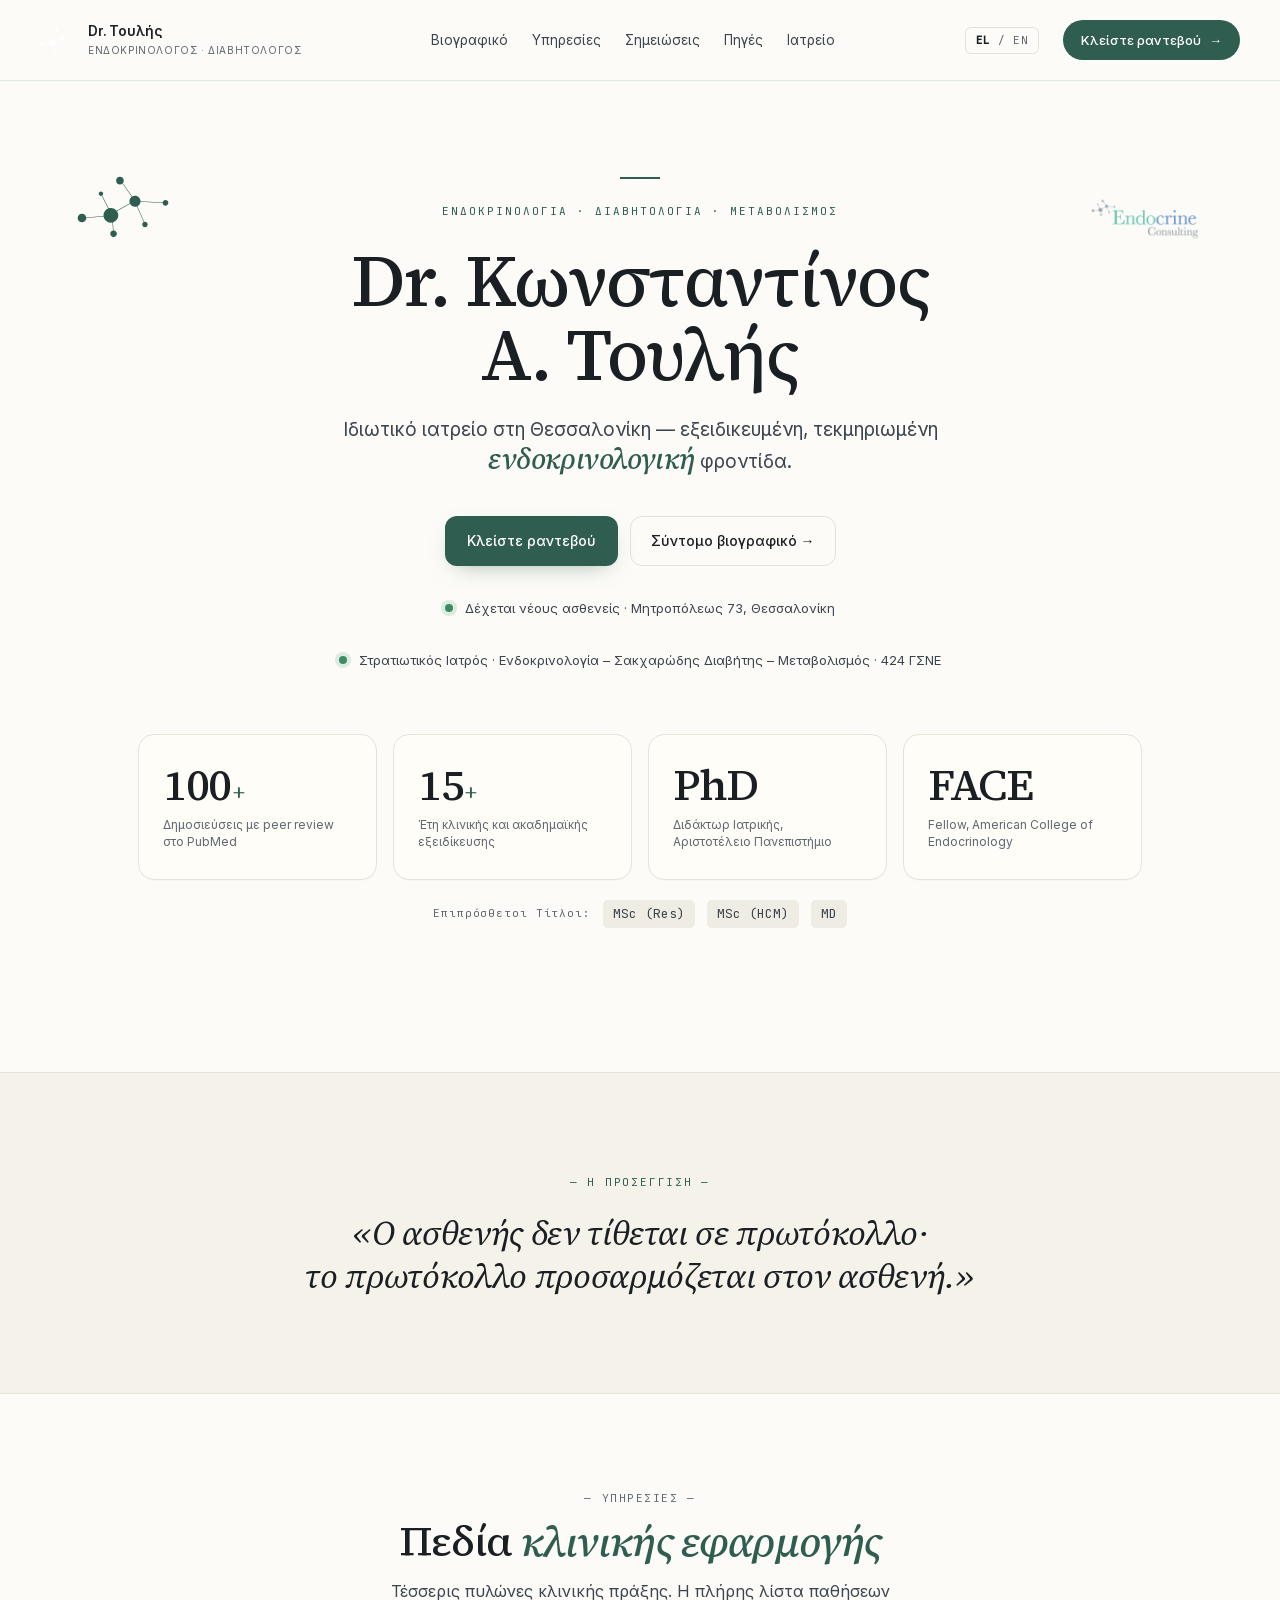
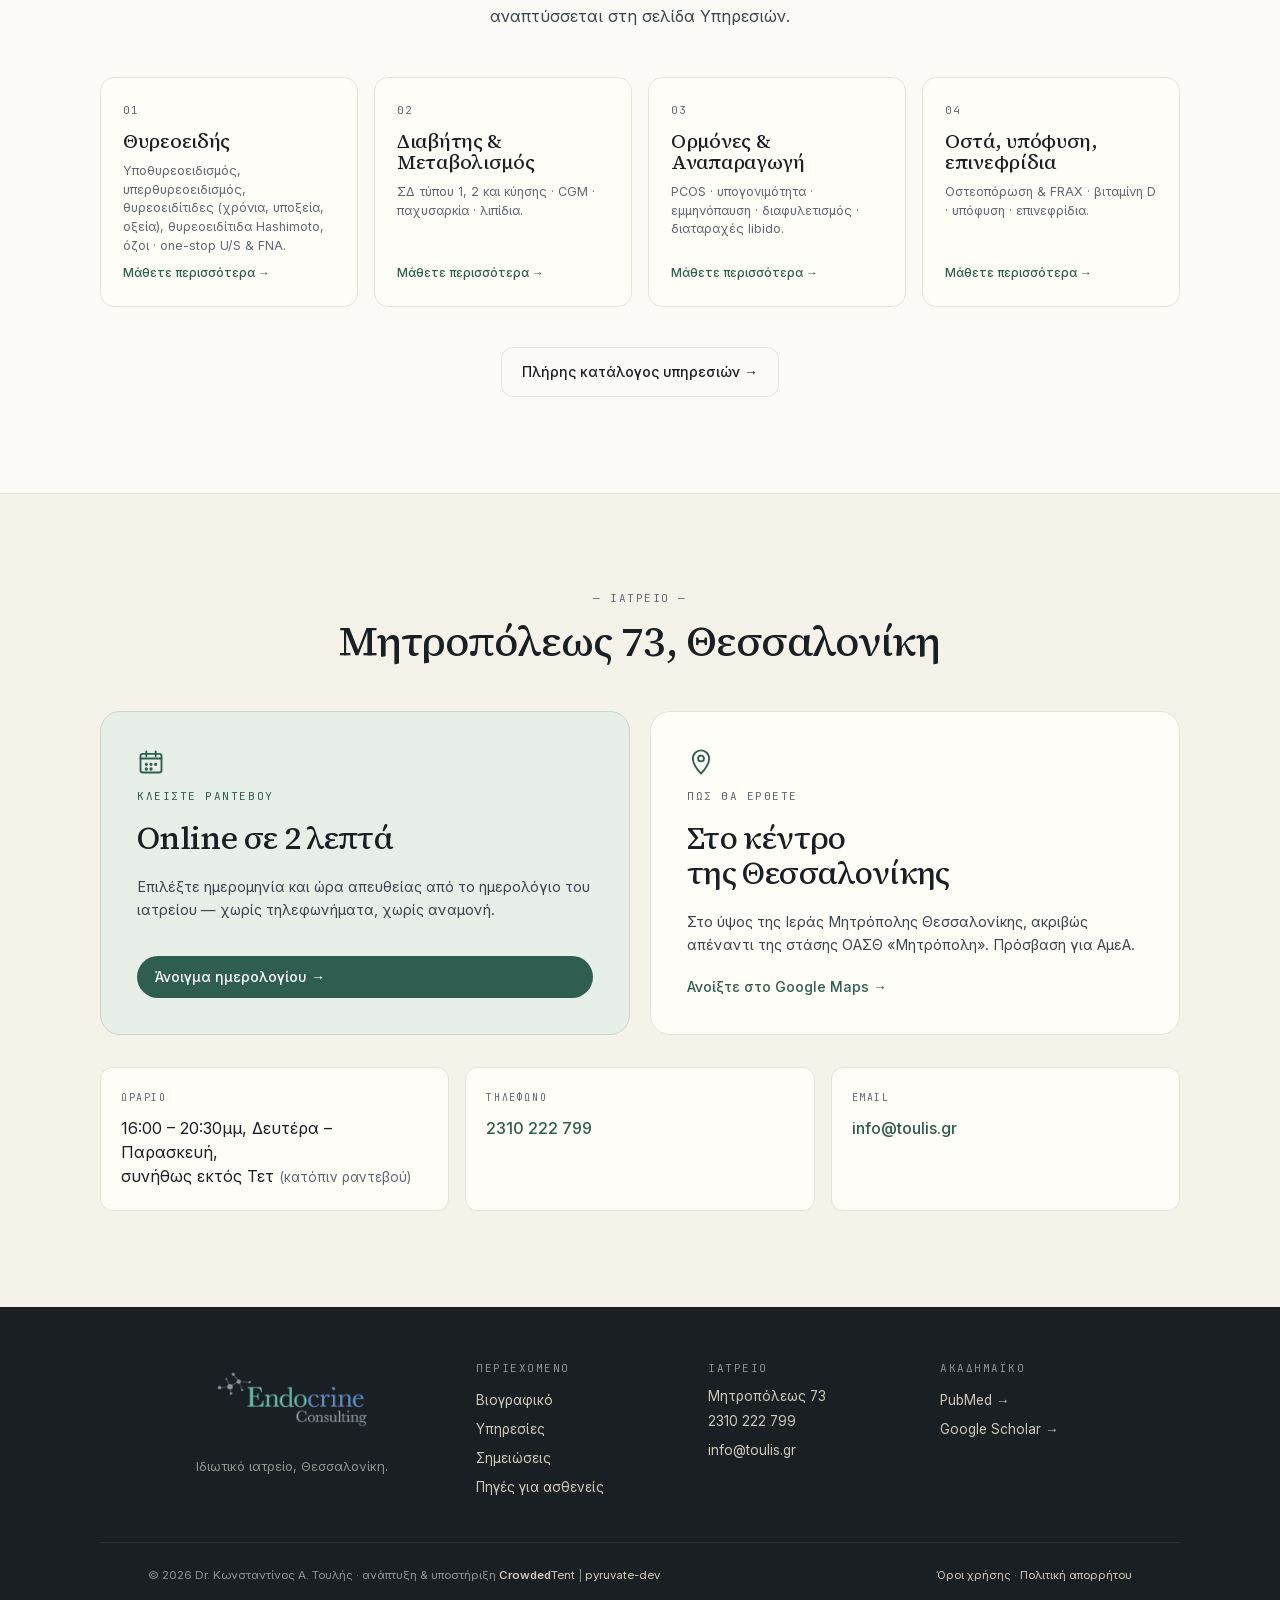
==== commit d1508759: "homepage: fix pyruvate-dev link; add 424 ΓΣΝΕ availability line - Footer credit: «pyruvate.dev» link" ====
--- a/index.html
+++ b/index.html
@@ -122,6 +122,10 @@
           <span class="hero__dot" aria-hidden="true"></span>
           <span>Δέχεται νέους ασθενείς · Μητροπόλεως 73, Θεσσαλονίκη</span>
         </p>
+        <p class="hero__availability">
+          <span class="hero__dot" aria-hidden="true"></span>
+          <span>Στρατιωτικός Ιατρός · Ενδοκρινολογία – Σακχαρώδης Διαβήτης – Μεταβολισμός · 424 ΓΣΝΕ</span>
+        </p>
       </div>
 
       <div class="stats">
@@ -310,7 +314,7 @@
       </nav>
     </div>
     <div class="footer-bar">
-      <span>© 2026 Dr. Κωνσταντίνος Α. Τουλής · ανάπτυξη &amp; υποστήριξη <a class="footer-bar__credit" href="https://crowdedtent.com" target="_blank" rel="noopener"><strong>Crowded</strong>Tent</a> | <a class="footer-bar__credit" href="https://pyruvate.dev" target="_blank" rel="noopener">pyruvate.dev</a></span>
+      <span>© 2026 Dr. Κωνσταντίνος Α. Τουλής · ανάπτυξη &amp; υποστήριξη <a class="footer-bar__credit" href="https://crowdedtent.com" target="_blank" rel="noopener"><strong>Crowded</strong>Tent</a> | <a class="footer-bar__credit" href="https://pyruvate-dev.pages.dev/" target="_blank" rel="noopener">pyruvate-dev</a></span>
       <span><a href="/legal/terms/">Όροι χρήσης</a> · <a href="/legal/privacy/">Πολιτική απορρήτου</a></span>
     </div>
   </footer>
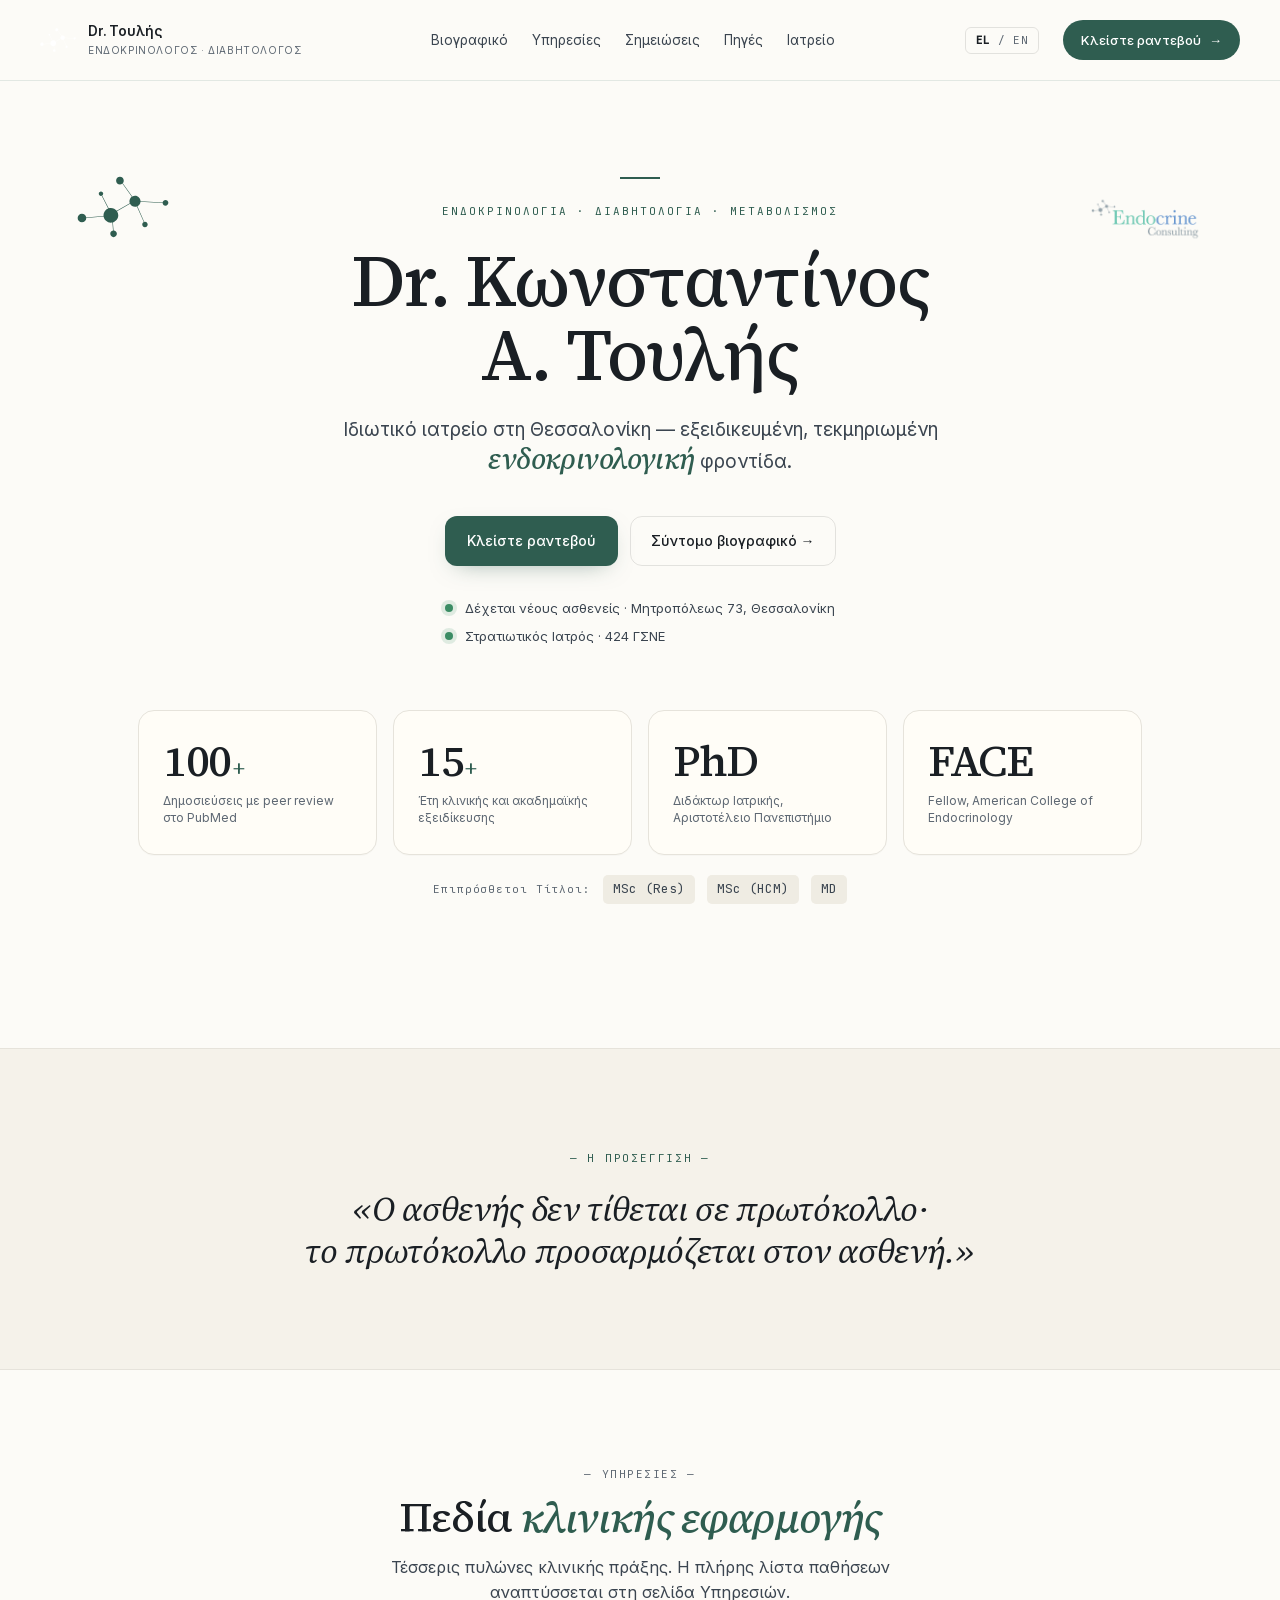
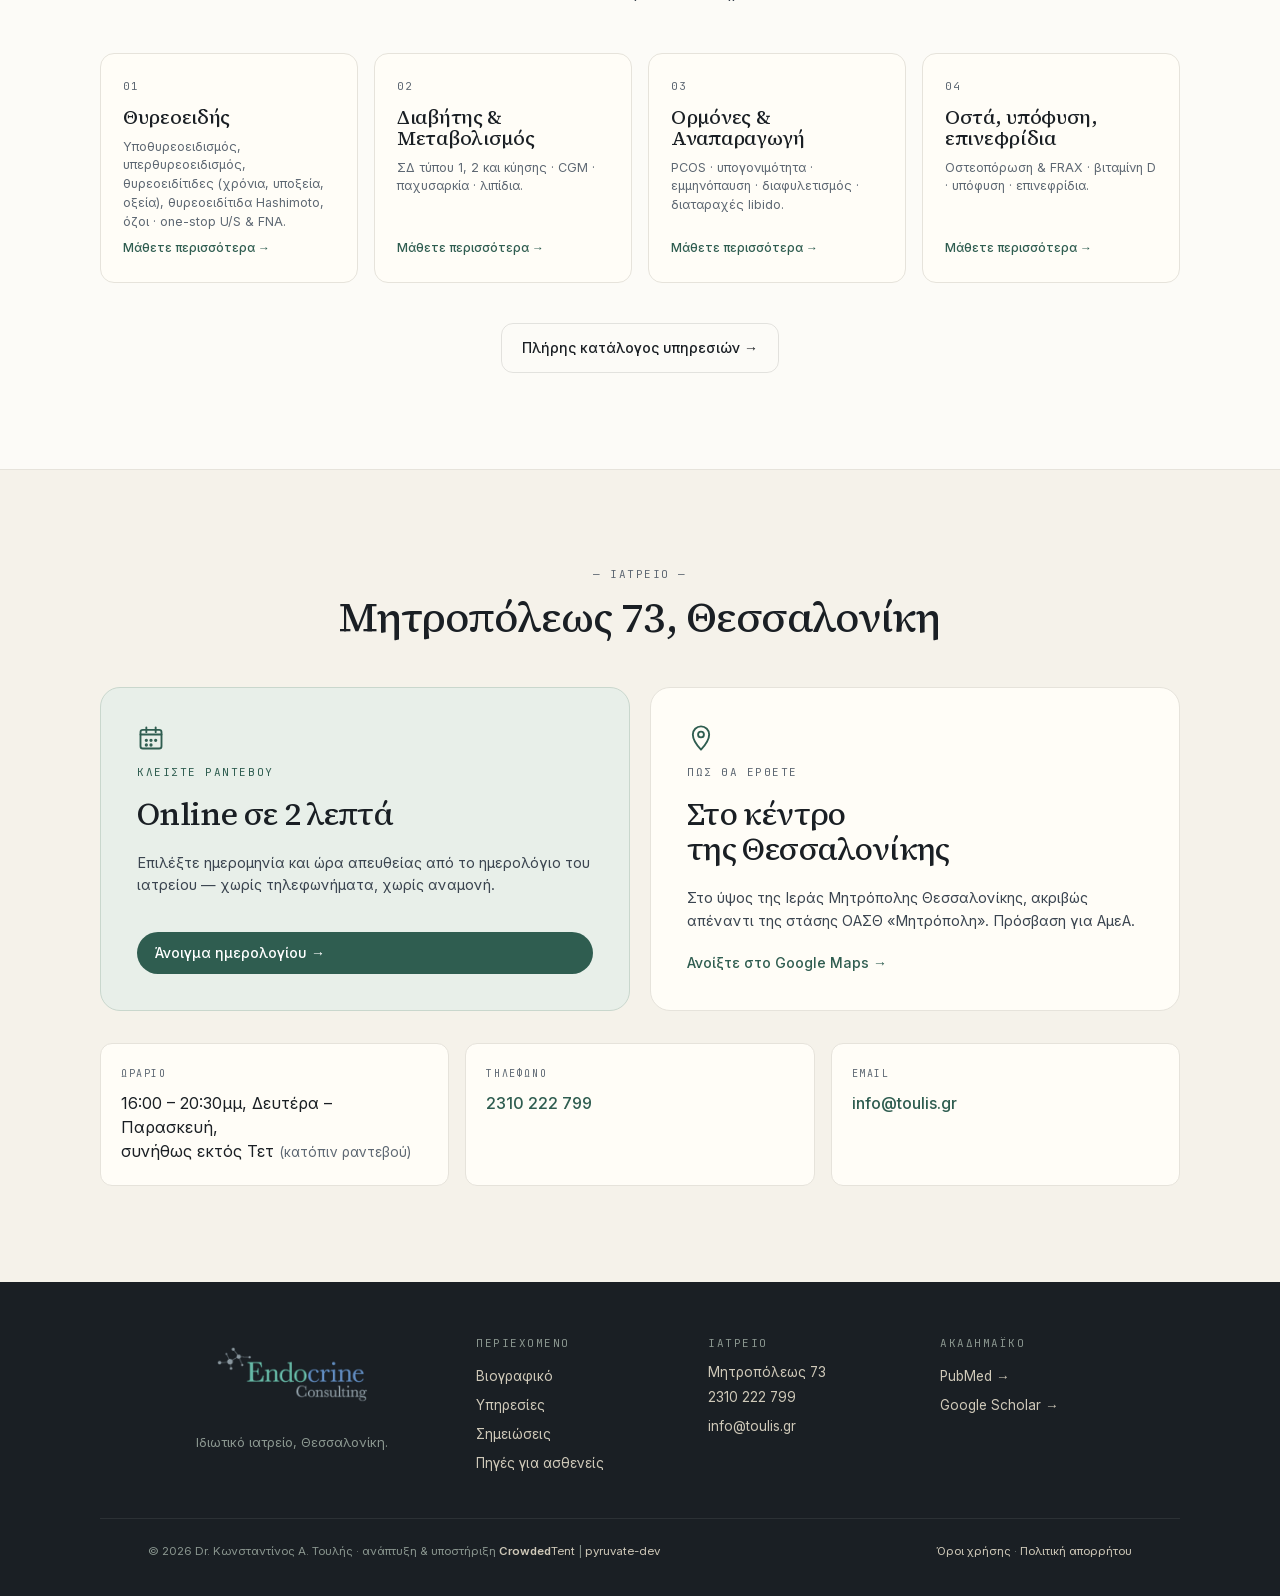
==== commit fbf4310c: "hero: tighten + left-align availability lines; trim 2nd line copy - Trimmed 2nd availability line — " ====
--- a/index.html
+++ b/index.html
@@ -118,14 +118,16 @@
           <a class="btn btn--primary" href="https://appointment-booking.pages.dev" target="_blank" rel="noopener">Κλείστε ραντεβού</a>
           <a class="btn btn--ghost" href="/biography/">Σύντομο βιογραφικό →</a>
         </div>
-        <p class="hero__availability">
-          <span class="hero__dot" aria-hidden="true"></span>
-          <span>Δέχεται νέους ασθενείς · Μητροπόλεως 73, Θεσσαλονίκη</span>
-        </p>
-        <p class="hero__availability">
-          <span class="hero__dot" aria-hidden="true"></span>
-          <span>Στρατιωτικός Ιατρός · Ενδοκρινολογία – Σακχαρώδης Διαβήτης – Μεταβολισμός · 424 ΓΣΝΕ</span>
-        </p>
+        <div class="hero__availability-group">
+          <p class="hero__availability">
+            <span class="hero__dot" aria-hidden="true"></span>
+            <span>Δέχεται νέους ασθενείς · Μητροπόλεως 73, Θεσσαλονίκη</span>
+          </p>
+          <p class="hero__availability">
+            <span class="hero__dot" aria-hidden="true"></span>
+            <span>Στρατιωτικός Ιατρός · 424 ΓΣΝΕ</span>
+          </p>
+        </div>
       </div>
 
       <div class="stats">
--- a/assets/css/components.min.css
+++ b/assets/css/components.min.css
@@ -1 +1 @@
-.hero{background:var(--bg-warm);padding-top:var(--sp-24);padding-bottom:var(--sp-12);position:relative}.hero__flank{position:absolute;top:var(--sp-20);z-index:1;pointer-events:none}.hero__flank--l{left:clamp(var(--sp-6),6vw,120px)}.hero__flank--r{right:clamp(var(--sp-6),6vw,120px)}.hero__flank-atoms{width:92px;height:92px}.hero__flank-legacy{width:116px;height:auto}.hero__flank-mobile{display:none}@media(max-width:1100px){.hero__flank{display:none}.hero__flank-mobile{display:block;margin:0 auto var(--sp-5)}}.hero__inner{max-width:820px;margin:0 auto;padding:0 var(--sp-12);text-align:center}.hero__rule{width:40px;height:2px;background:var(--accent);margin:0 auto}.hero__eyebrow{margin-top:var(--sp-6);color:var(--accent);letter-spacing:.18em}.hero__title{margin:var(--sp-6) 0;font-size:clamp(42px,6vw,72px);line-height:1.02}.hero__sub{font-size:19px;line-height:1.55;color:var(--ink-2);max-width:54ch;margin:0 auto var(--sp-10)}.hero__em{font-style:italic;color:var(--accent);font-size:1.5em;line-height:1;vertical-align:-.04em}.hero__actions{display:flex;gap:var(--sp-3);justify-content:center;flex-wrap:wrap}.hero__availability{margin-top:var(--sp-8);display:inline-flex;justify-content:center;align-items:center;gap:var(--sp-3);font-size:13px;color:var(--ink-2)}.hero__dot{width:8px;height:8px;border-radius:50%;background:var(--ok);box-shadow:0 0 0 4px var(--ok-ring);flex-shrink:0}@media(prefers-reduced-motion:no-preference){.hero__dot{animation:pulse-ok 2.4s ease-out infinite}}@keyframes pulse-ok{0%{box-shadow:0 0 0 0 rgba(59,140,100,0.5)}70%{box-shadow:0 0 0 10px rgba(59,140,100,0)}100%{box-shadow:0 0 0 0 rgba(59,140,100,0)}}.btn{display:inline-flex;align-items:center;gap:var(--sp-2);font-family:inherit;font-size:14px;font-weight:500;padding:14px 22px;border-radius:12px;cursor:pointer;text-decoration:none;transition:background 150ms,color 150ms,border-color 150ms,transform 150ms}.btn--primary{background:var(--accent);color:#fff;border:0;box-shadow:var(--shadow-raised)}.btn--primary:hover{background:var(--accent-dark);transform:translateY(-1px)}.btn--ghost{background:transparent;border:1px solid var(--line-dash);color:var(--ink);padding:13px 20px}.btn--ghost:hover{border-color:var(--accent);color:var(--accent)}.stats{max-width:1100px;margin:var(--sp-16) auto 0;padding:0 var(--sp-12) var(--sp-24)}.stats__grid{display:grid;grid-template-columns:repeat(4,1fr);gap:var(--sp-4)}.stat-card{background:var(--card);border:1px solid var(--line);border-radius:16px;padding:28px 24px;box-shadow:var(--shadow-card)}.stat-card__big{font-family:var(--font-serif);font-weight:500;font-size:44px;letter-spacing:-.03em;line-height:1;color:var(--ink)}.stat-card__big sup{font-size:22px;color:var(--accent);vertical-align:baseline;font-feature-settings:normal;margin-left:2px}.stat-card__cap{font-size:12px;color:var(--muted);margin-top:10px;line-height:1.4}.creds{display:flex;justify-content:center;gap:var(--sp-3);margin-top:var(--sp-5);flex-wrap:wrap;align-items:center}.creds__label{font-family:var(--font-mono);font-size:11px;letter-spacing:.08em;color:var(--muted)}.cred-pill{font-family:var(--font-mono);font-size:13px;padding:4px 10px;border-radius:5px;background:var(--paper-2);color:var(--ink-2)}.approach{background:var(--paper);padding:var(--sp-24) var(--sp-12);border-top:1px solid var(--line);border-bottom:1px solid var(--line)}.approach__inner{max-width:820px;margin:0 auto;text-align:center}.approach__label{font-family:var(--font-mono);font-size:11px;letter-spacing:.16em;text-transform:uppercase;color:var(--accent)}.approach__quote{font-family:var(--font-serif);font-style:italic;font-weight:400;font-size:clamp(24px,3.4vw,34px);line-height:1.25;margin:var(--sp-5) 0 0;color:var(--ink);letter-spacing:-.01em}.tease{background:var(--bg-warm);padding:var(--sp-24) var(--sp-12)}.tease__inner{max-width:1080px;margin:0 auto}.tease__head{text-align:center;margin-bottom:var(--sp-12)}.tease__label{font-family:var(--font-mono);font-size:11px;letter-spacing:.14em;text-transform:uppercase;color:var(--muted)}.tease__title{font-size:clamp(30px,4vw,42px);line-height:1.05;margin:var(--sp-3) 0 var(--sp-4)}.tease__title em{font-style:italic;color:var(--accent)}.tease__sub{font-size:16px;color:var(--ink-2);margin:0 auto;max-width:56ch}.tease__grid{display:grid;grid-template-columns:repeat(4,1fr);gap:var(--sp-4)}.tease-card{background:var(--card);border:1px solid var(--line);border-radius:var(--r-card);padding:24px 22px;display:flex;flex-direction:column;gap:var(--sp-2);min-height:170px;text-decoration:none;color:inherit;transition:border-color 150ms,transform 150ms}.tease-card:hover{border-color:var(--accent);transform:translateY(-2px)}.tease-card__num{font-family:var(--font-mono);font-size:11px;color:var(--muted);letter-spacing:.08em}.tease-card__title{font-family:var(--font-serif);font-weight:500;font-size:20px;letter-spacing:-.015em;margin:var(--sp-1) 0 2px}.tease-card__desc{font-size:12.5px;color:var(--muted);flex:1;line-height:1.5}.tease-card__link{font-size:12px;color:var(--accent);font-weight:500;margin-top:auto}.tease__cta-row{text-align:center;margin-top:var(--sp-10)}.practice{background:var(--paper);padding:var(--sp-24) var(--sp-12);border-top:1px solid var(--line)}.practice__inner{max-width:1080px;margin:0 auto}.practice__head{text-align:center;margin-bottom:var(--sp-12)}.practice__label{font-family:var(--font-mono);font-size:11px;letter-spacing:.14em;text-transform:uppercase;color:var(--muted)}.practice__title{font-size:clamp(30px,4vw,42px);line-height:1.05;margin:var(--sp-3) 0 0}.practice__row{display:grid;grid-template-columns:1fr 1fr;gap:var(--sp-5)}.practice-card{background:var(--card);border:1px solid var(--line);border-radius:var(--r-card-lg);padding:36px;display:flex;flex-direction:column;gap:var(--sp-3);min-height:240px;text-decoration:none;color:inherit;transition:transform 150ms,box-shadow 150ms}.practice-card:hover{transform:translateY(-2px);box-shadow:var(--shadow-hero)}.practice-card--booking{background:var(--accent-sage);border-color:var(--accent-sage-border)}.practice-card__icon{width:28px;height:28px;color:var(--accent);flex-shrink:0}.practice-card__label{font-family:var(--font-mono);font-size:11px;letter-spacing:.14em;text-transform:uppercase;color:var(--muted)}.practice-card--booking .practice-card__label{color:var(--accent);opacity:1}.practice-card__title{font-family:var(--font-serif);font-weight:500;font-size:clamp(24px,3vw,32px);letter-spacing:-.02em;margin:var(--sp-1) 0 var(--sp-2);line-height:1.1}.practice-card__desc{font-size:14.5px;color:var(--ink-2);line-height:1.55;flex:1}.practice-card--booking .practice-card__desc{color:var(--ink-2)}.practice-card__cta{font-size:14px;font-weight:500;color:var(--accent);display:inline-flex;align-items:center;gap:var(--sp-2);margin-top:var(--sp-2)}.practice-card--booking .practice-card__cta{background:var(--accent);color:#fff;padding:10px 18px;border-radius:var(--r-pill);margin-top:var(--sp-4);transition:background-color 160ms ease,transform 160ms ease}.practice-card--booking:hover .practice-card__cta,.practice-card--booking:focus-visible .practice-card__cta{background:var(--accent-dark);transform:translateX(2px)}.practice__meta{display:grid;grid-template-columns:repeat(3,1fr);gap:var(--sp-4);margin-top:var(--sp-8)}.meta-card{background:var(--card);border:1px solid var(--line);border-radius:12px;padding:22px 20px}.meta-card__label{font-family:var(--font-mono);font-size:10px;letter-spacing:.16em;text-transform:uppercase;color:var(--muted);margin-bottom:10px}.meta-card__value{font-size:16px;color:var(--ink);line-height:1.5}.meta-card__tail{color:var(--muted);font-size:13.5px}.meta-card__link{font-size:16px;color:var(--accent);font-weight:500}.meta-card__link:hover{text-decoration:underline}.bio-hero{background:radial-gradient(ellipse at top left,#f0f5f2 0,transparent 55%),radial-gradient(ellipse at bottom right,#f7f1e6 0,transparent 50%),var(--bg-editor)}.bio-hero__inner{max-width:1280px;margin:0 auto;display:grid;grid-template-columns:1.1fr 1fr;gap:72px;padding:72px var(--sp-12) 96px;align-items:start}.bio-hero__title{font-size:clamp(40px,5.4vw,64px);line-height:1.02;margin:var(--sp-5) 0 var(--sp-10)}.bio-hero__accent{font-style:italic;color:var(--accent)}.bio-hero__lede,.bio-hero__p{font-size:16px;line-height:1.7;color:var(--ink-2);margin:0 0 var(--sp-5)}.bio-portrait{width:100%}@media(min-width:1024px){.bio-portrait{position:sticky;top:var(--sp-10)}}.bio-portrait__card{background:var(--card);border:1px solid rgba(0,0,0,0.06);border-radius:var(--r-hero);padding:8px;box-shadow:var(--shadow-portrait)}.bio-portrait__image{width:100%;height:auto;display:block;border-radius:18px;aspect-ratio:4 / 5;object-fit:cover;background:var(--paper-2)}.bio-portrait__meta{padding:20px 20px 8px}.bio-portrait__name{font-size:22px;letter-spacing:-.02em;color:var(--ink);margin:0}.bio-portrait__sub{font-size:13px;color:var(--muted);margin:2px 0 0}.bio-portrait__role{font-size:12px;line-height:1.45;color:var(--muted);margin:8px 0 0;padding-top:8px;border-top:1px dashed var(--line)}.bio-portrait__role-sep{display:inline-block;margin:0 4px;color:var(--accent-2)}.bio-portrait__creds{display:flex;flex-wrap:wrap;gap:6px;padding:14px 20px 20px;margin:0;list-style:none}.timeline{background:var(--bg-warm);padding:var(--sp-24) var(--sp-12);border-top:1px solid var(--line)}.timeline__inner{max-width:900px;margin:0 auto}.timeline__head{margin-bottom:var(--sp-12)}.timeline__label{font-family:var(--font-mono);font-size:11px;letter-spacing:.16em;text-transform:uppercase;color:var(--accent)}.timeline__title{font-size:clamp(28px,3.6vw,38px);margin:var(--sp-3) 0 0}.timeline__note{font-size:13px;color:var(--muted);margin-top:10px}.timeline__list{list-style:none;padding:0;margin:0}.tl-row{display:grid;grid-template-columns:140px 1fr;gap:var(--sp-10);padding:var(--sp-6) 0;border-top:1px solid var(--line);align-items:start}.tl-row__year{font-family:var(--font-mono);font-size:14px;color:var(--muted)}.tl-row__title{font-size:19px;letter-spacing:-.015em;margin:0 0 6px;color:var(--ink);font-weight:500}.tl-row__detail{font-size:14.5px;color:var(--ink-2);line-height:1.6;margin:0}.publications{background:var(--paper);padding:var(--sp-24) var(--sp-12);border-top:1px solid var(--line)}.publications__inner{max-width:1080px;margin:0 auto}.publications__head{display:flex;align-items:baseline;justify-content:space-between;flex-wrap:wrap;gap:var(--sp-4);margin-bottom:var(--sp-10)}.publications__label{font-family:var(--font-mono);font-size:11px;letter-spacing:.16em;text-transform:uppercase;color:var(--accent)}.publications__title{font-size:clamp(28px,3.6vw,38px);margin:var(--sp-3) 0 0}.publications__pubmed{font-size:13px;color:var(--accent);font-weight:500}.publications__pubmed:hover{text-decoration:underline}.pub-stats{display:grid;grid-template-columns:repeat(3,1fr);gap:var(--sp-4);margin-bottom:var(--sp-8)}.pub-stat{background:var(--card);border:1px solid var(--line);border-radius:var(--r-card);padding:22px}.pub-stat__big{font-size:36px;letter-spacing:-.02em;line-height:1;margin:0;color:var(--ink);font-weight:500}.pub-stat__big sup{font-size:18px;color:var(--accent);vertical-align:baseline;margin-left:2px}.pub-stat__cap{font-size:12.5px;color:var(--muted);margin:8px 0 0;line-height:1.4}.pub-list{background:var(--card);border:1px solid var(--line);border-radius:var(--r-card);padding:8px var(--sp-6);list-style:none;margin:0}.pub{display:grid;grid-template-columns:64px 1fr auto;gap:var(--sp-5);align-items:baseline;padding:18px 0;border-bottom:1px dashed var(--line-dash)}.pub:last-child{border-bottom:0}.pub__yr{font-family:var(--font-mono);font-size:12px;color:var(--muted)}.pub__title{font-size:15px;letter-spacing:-.01em;line-height:1.4;margin:0;color:var(--ink);font-weight:500}.pub__journal{font-size:12.5px;color:var(--muted);font-style:italic;margin:4px 0 0}.pub__link{font-family:var(--font-mono);font-size:12px;color:var(--accent);font-weight:500;white-space:nowrap}.pub__link:hover{text-decoration:underline}.pub-list__note{margin-top:var(--sp-5);font-size:12.5px;color:var(--muted);text-align:center}.bio-cta{background:var(--bg-warm);padding:var(--sp-24) var(--sp-12) 120px;text-align:center;border-top:1px solid var(--line)}.bio-cta__title{font-size:clamp(28px,3.6vw,38px);margin:0 0 var(--sp-4);color:var(--ink)}.bio-cta__sub{font-size:17px;color:var(--ink-2);max-width:52ch;margin:0 auto var(--sp-9);line-height:1.55}.bio-cta__actions{display:flex;gap:var(--sp-3);justify-content:center;flex-wrap:wrap}.bio-cta__icon{width:16px;height:16px}.services-hero{padding:var(--sp-24) var(--sp-12) var(--sp-16);background:radial-gradient(ellipse at top right,#f0f5f2 0,transparent 55%),var(--bg-editor);border-bottom:1px solid var(--line)}.services-hero__inner{max-width:900px;margin:0 auto}.services-hero__title{font-size:clamp(36px,4.8vw,56px);line-height:1.05;letter-spacing:-.015em;margin:var(--sp-3) 0 var(--sp-6)}.services-hero__title em{font-style:italic;color:var(--accent)}.services-hero__lede{font-size:18px;line-height:1.6;color:var(--ink-2);max-width:62ch;margin:0 0 var(--sp-10)}.services-jump{display:flex;flex-wrap:wrap;gap:var(--sp-2) var(--sp-3);padding-top:var(--sp-6);border-top:1px dashed var(--line-dash)}.services-jump a{font-family:var(--font-mono);font-size:11.5px;letter-spacing:.04em;color:var(--ink-2);text-decoration:none;padding:6px 12px;border:1px solid var(--line);border-radius:var(--r-pill);background:var(--card);transition:border-color 150ms,color 150ms,background 150ms}.services-jump a:hover{border-color:var(--accent);color:var(--accent);background:var(--accent-soft)}.services-pillar{padding:var(--sp-20) var(--sp-12);border-bottom:1px solid var(--line);scroll-margin-top:var(--sp-12)}.services-pillar--alt{background:var(--bg-warm)}.services-pillar__inner{max-width:900px;margin:0 auto}.services-pillar__head{display:grid;grid-template-columns:auto 1fr;gap:var(--sp-6);align-items:end;margin-bottom:var(--sp-10);padding-bottom:var(--sp-6);border-bottom:1px solid var(--line)}.services-pillar__roman{font-family:var(--font-serif);font-style:italic;font-weight:400;font-size:clamp(56px,8vw,88px);line-height:.9;color:var(--accent-2);margin:0;letter-spacing:-.02em}.services-pillar__label{font-family:var(--font-mono);font-size:11px;letter-spacing:.16em;text-transform:uppercase;color:var(--muted);margin:0 0 var(--sp-2)}.services-pillar__title{font-size:clamp(26px,3.4vw,36px);letter-spacing:-.015em;margin:0;color:var(--ink)}.svc-list{list-style:none;margin:0;padding:0;display:flex;flex-direction:column}.svc-row{display:grid;grid-template-columns:56px 1fr;gap:var(--sp-6);align-items:baseline;padding:var(--sp-6) 0;border-bottom:1px dashed var(--line-dash);scroll-margin-top:var(--sp-12)}.svc-row:last-child{border-bottom:0}.svc-row__num{font-family:var(--font-mono);font-size:12px;letter-spacing:.06em;color:var(--muted);padding-top:4px}.svc-row__title{font-weight:500;font-size:clamp(20px,2.2vw,24px);line-height:1.25;letter-spacing:-.01em;color:var(--ink);margin:0 0 var(--sp-2)}.svc-row__desc{font-size:15.5px;line-height:1.6;color:var(--ink-2);margin:0;max-width:62ch}.svc-row__highlight{display:block;margin-top:var(--sp-2);padding:var(--sp-3) var(--sp-4);background:var(--accent-soft);border-left:2px solid var(--accent);border-radius:0 var(--r-chip) var(--r-chip) 0;font-weight:400;color:var(--ink);font-size:14.5px;line-height:1.55}.svc-row__highlight em{font-style:italic;color:var(--accent-dark)}.svc-figure{margin:var(--sp-12) auto 0;padding:0;max-width:720px;display:grid;grid-template-columns:280px 1fr;gap:var(--sp-6);align-items:end}.svc-figure img{width:100%;height:auto;display:block;border-radius:var(--r-card);border:1px solid var(--line);background:var(--paper-2);aspect-ratio:3 / 4;object-fit:cover}.svc-figure__cap{margin:0;padding-bottom:var(--sp-4);font-size:14px;line-height:1.65;color:var(--ink-2);font-style:italic;max-width:38ch}.svc-tech-link{display:block;margin:var(--sp-12) auto 0;max-width:560px;padding:var(--sp-8) var(--sp-7) var(--sp-7);text-align:center;text-decoration:none;color:inherit;background:var(--accent-soft);border:1px solid var(--line);border-radius:var(--r-card);box-shadow:0 1px 2px rgba(0,0,0,0.04);transition:background-color .25s ease,transform .25s ease}.svc-tech-link:hover,.svc-tech-link:focus-visible{background-color:var(--accent-sage);transform:translateY(-1px)}.svc-tech-link:focus-visible{outline:2px solid var(--accent);outline-offset:4px}.svc-tech-link__eyebrow{display:block;font-family:var(--font-mono);font-size:11px;letter-spacing:.14em;text-transform:uppercase;color:var(--ink-3);margin-bottom:var(--sp-3)}.svc-tech-link__title{display:block;font-size:clamp(22px,2.6vw,28px);line-height:1.2;font-style:italic;color:var(--accent);margin-bottom:var(--sp-3)}.svc-tech-link__arrow{display:inline-block;font-style:normal;margin-left:.25em;transition:transform .25s ease}.svc-tech-link:hover .svc-tech-link__arrow,.svc-tech-link:focus-visible .svc-tech-link__arrow{transform:translate(2px,-2px)}.svc-tech-link__desc{display:block;max-width:44ch;margin:0 auto;font-size:15px;line-height:1.65;color:var(--ink-2)}.contact-hero{padding:var(--sp-24) var(--sp-12) var(--sp-16);background:radial-gradient(ellipse at top right,#f0f5f2 0,transparent 55%),var(--bg-editor);border-bottom:1px solid var(--line)}.contact-hero__inner{max-width:900px;margin:0 auto}.contact-hero__title{font-size:clamp(36px,4.8vw,56px);line-height:1.05;letter-spacing:-.015em;margin:var(--sp-3) 0 var(--sp-6)}.contact-hero__title em{font-style:italic;color:var(--accent)}.contact-hero__lede{font-size:18px;line-height:1.6;color:var(--ink-2);max-width:62ch;margin:0}.contact-meta{padding:var(--sp-20) var(--sp-12);background:var(--bg-warm);border-bottom:1px solid var(--line)}.contact-meta__inner{max-width:1100px;margin:0 auto}.contact-meta__grid{list-style:none;margin:0;padding:0;display:grid;grid-template-columns:repeat(4,1fr);gap:var(--sp-6)}.contact-card{background:var(--card);border:1px solid var(--line);border-radius:var(--r-card);padding:var(--sp-6);display:flex;flex-direction:column;gap:var(--sp-2);box-shadow:var(--shadow-card)}.contact-card__label{font-family:var(--font-mono);font-size:11px;letter-spacing:.16em;text-transform:uppercase;color:var(--muted);margin:0}.contact-card__value{font-family:var(--font-serif);font-size:20px;line-height:1.35;color:var(--ink);margin:0}.contact-card__value a{color:var(--ink);text-decoration:none;border-bottom:1px solid var(--line-dash);transition:color 150ms,border-color 150ms}.contact-card__value a:hover{color:var(--accent);border-bottom-color:var(--accent)}.contact-card__sub{font-size:13px;line-height:1.5;color:var(--muted);margin:0}.contact-meta__cta{margin-top:var(--sp-12);padding-top:var(--sp-8);border-top:1px dashed var(--line-dash);display:flex;flex-wrap:wrap;align-items:center;gap:var(--sp-6)}.contact-meta__book{display:inline-flex;align-items:center;gap:var(--sp-3);background:var(--accent-sage);border:1px solid var(--accent-sage-border);border-radius:var(--r-pill);padding:var(--sp-4) var(--sp-6);font-weight:500;font-size:15px;color:var(--accent-dark);text-decoration:none;transition:background 150ms,border-color 150ms,transform 150ms}.contact-meta__book:hover{background:var(--accent-soft);border-color:var(--accent);transform:translateY(-1px)}.contact-meta__note{font-size:13.5px;line-height:1.55;color:var(--muted);max-width:48ch;margin:0}.contact-map{padding:var(--sp-20) var(--sp-12);background:var(--bg-editor);border-bottom:1px solid var(--line)}.contact-map__inner{max-width:1100px;margin:0 auto}.contact-map__title{font-size:clamp(26px,3.4vw,36px);letter-spacing:-.015em;line-height:1.15;margin:var(--sp-3) 0 var(--sp-8);color:var(--ink)}.contact-map__title em{font-style:italic;color:var(--accent)}.contact-map__frame{position:relative;width:100%;aspect-ratio:16 / 9;border-radius:var(--r-card);border:1px solid var(--line);background:var(--paper-2);overflow:hidden;box-shadow:var(--shadow-hero)}.contact-map__frame iframe{position:absolute;inset:0;width:100%;height:100%;border:0}.contact-map__caption{margin:var(--sp-4) 0 0;font-family:var(--font-mono);font-size:12px;letter-spacing:.04em;color:var(--muted)}.contact-map__caption a{color:var(--accent);text-decoration:none}.contact-map__caption a:hover{text-decoration:underline}.contact-strip{padding:var(--sp-20) var(--sp-12) var(--sp-24);background:var(--bg-warm)}.contact-strip__inner{max-width:1100px;margin:0 auto}.contact-strip__title{font-size:clamp(24px,2.8vw,32px);letter-spacing:-.01em;line-height:1.2;margin:var(--sp-3) 0 var(--sp-10);color:var(--ink);max-width:32ch}.contact-strip__grid{list-style:none;margin:0;padding:0;display:grid;grid-template-columns:repeat(4,1fr);gap:var(--sp-4)}.contact-strip__item{margin:0}.contact-strip__item img{width:100%;height:100%;display:block;aspect-ratio:1 / 1;object-fit:cover;border-radius:var(--r-card);border:1px solid var(--line);background:var(--paper-2)}.notes-hero{padding:var(--sp-24) var(--sp-12) var(--sp-16);background:radial-gradient(ellipse at top right,#f0f5f2 0,transparent 55%),var(--bg-editor);border-bottom:1px solid var(--line)}.notes-hero__inner{max-width:900px;margin:0 auto}.notes-hero__title{font-size:clamp(36px,4.8vw,56px);line-height:1.05;letter-spacing:-.015em;margin:var(--sp-3) 0 var(--sp-6)}.notes-hero__title em{font-style:italic;color:var(--accent)}.notes-hero__lede{font-size:18px;line-height:1.6;color:var(--ink-2);max-width:62ch;margin:0 0 var(--sp-10)}.notes-jump{display:flex;flex-wrap:wrap;gap:var(--sp-2) var(--sp-3);padding-top:var(--sp-6);border-top:1px dashed var(--line-dash)}.notes-jump a{font-family:var(--font-mono);font-size:11.5px;letter-spacing:.04em;color:var(--ink-2);text-decoration:none;padding:6px 12px;border:1px solid var(--line);border-radius:var(--r-pill);background:var(--card);transition:border-color 150ms,color 150ms,background 150ms}.notes-jump a:hover{border-color:var(--accent);color:var(--accent);background:var(--accent-soft)}.notes-group{padding:var(--sp-20) var(--sp-12);border-bottom:1px solid var(--line);scroll-margin-top:var(--sp-12)}.notes-group--alt{background:var(--bg-warm)}.notes-group__inner{max-width:900px;margin:0 auto}.notes-group__label{font-family:var(--font-mono);font-size:11px;letter-spacing:.16em;text-transform:uppercase;color:var(--muted);margin:0 0 var(--sp-2)}.notes-group__title{font-size:clamp(26px,3.4vw,36px);letter-spacing:-.015em;margin:0 0 var(--sp-10);padding-bottom:var(--sp-6);border-bottom:1px solid var(--line);color:var(--ink)}.faq{list-style:none;margin:0;padding:0;display:flex;flex-direction:column}.faq__item{display:grid;grid-template-columns:56px 1fr;gap:var(--sp-6);align-items:baseline;padding:var(--sp-8) 0;border-bottom:1px dashed var(--line-dash);scroll-margin-top:var(--sp-12)}.faq__item:last-child{border-bottom:0}.faq__num{font-family:var(--font-mono);font-size:12px;letter-spacing:.06em;color:var(--muted);padding-top:6px}.faq__body{margin:0}.faq__q{font-weight:500;font-size:clamp(19px,2.1vw,23px);line-height:1.3;letter-spacing:-.01em;color:var(--ink);margin:0 0 var(--sp-4);max-width:60ch}.faq__a{font-size:16px;line-height:1.7;color:var(--ink-2);margin:0;max-width:64ch}.faq__a em{font-style:italic;color:var(--ink)}.faq__see{margin:var(--sp-4) 0 0;font-family:var(--font-mono);font-size:12px;letter-spacing:.04em}.faq__see a{color:var(--accent);text-decoration:none;border-bottom:1px solid transparent;transition:border-color 150ms}.faq__see a:hover{border-bottom-color:var(--accent)}.notes-outro{padding:var(--sp-16) var(--sp-12);background:var(--bg-editor);text-align:center}.notes-outro__inner{max-width:640px;margin:0 auto}.notes-outro__rule{width:60px;height:1px;background:var(--line);margin:0 auto var(--sp-6)}.notes-outro__text{font-size:14px;line-height:1.7;color:var(--muted);margin:0}.notes-outro__text a{color:var(--accent);text-decoration:none;border-bottom:1px solid var(--line-dash)}.notes-outro__text a:hover{border-bottom-color:var(--accent)}.legal{padding:var(--sp-16) var(--sp-12) var(--sp-20);background:var(--bg-editor)}.legal__inner{max-width:720px;margin:0 auto}.legal__title{font-size:clamp(36px,5vw,56px);margin:var(--sp-3) 0 var(--sp-2)}.legal__updated{font-family:var(--font-mono);font-size:12px;letter-spacing:.06em;color:var(--muted);margin:0 0 var(--sp-10)}.legal__lede{font-size:18px;line-height:1.65;color:var(--ink-2);margin:0 0 var(--sp-10)}.legal h2{font-size:22px;margin:var(--sp-10) 0 var(--sp-3);color:var(--ink)}.legal p,.legal ul{font-size:15.5px;line-height:1.7;color:var(--ink-2);margin:0 0 var(--sp-4)}.legal ul{padding-left:var(--sp-6)}.legal li{margin-bottom:var(--sp-2)}.legal a{color:var(--accent);text-decoration:none;border-bottom:1px solid var(--line-dash)}.legal a:hover{border-bottom-color:var(--accent)}.legal__contact{margin-top:var(--sp-10);padding-top:var(--sp-6);border-top:1px dashed var(--line);font-size:14px;color:var(--muted)}.resources-hero{padding:var(--sp-16) var(--sp-12) var(--sp-12);background:var(--bg-warm)}.resources-hero__inner{max-width:880px;margin:0 auto}.resources-hero__title{font-size:clamp(40px,6vw,64px);margin:var(--sp-3) 0 var(--sp-6)}.resources-hero__title em{font-style:italic;color:var(--accent)}.resources-hero__lede{font-size:18px;line-height:1.65;color:var(--ink-2);max-width:60ch}.resources{padding:var(--sp-12) var(--sp-12) var(--sp-20);background:var(--bg-editor)}.resources--alt{background:var(--bg-warm);border-top:1px solid var(--line);padding-top:var(--sp-16)}.resources__inner{max-width:880px;margin:0 auto}.resources__title{font-size:clamp(28px,3.4vw,36px);margin:var(--sp-3) 0 var(--sp-10)}.resources-list{list-style:none;padding:0;margin:0;display:grid;gap:var(--sp-6)}.resources-card{border-top:1px solid var(--line);padding-top:var(--sp-6)}.resources-card:first-child{border-top:0;padding-top:0}.resources-card__link{display:grid;grid-template-columns:64px 1fr;gap:var(--sp-6);align-items:start;text-decoration:none;color:inherit;padding:var(--sp-4) 0;transition:opacity .2s ease}.resources-card__link:hover,.resources-card__link:focus-visible{opacity:.85}.resources-card__num{font-family:var(--font-mono);font-size:12px;letter-spacing:.14em;color:var(--muted);padding-top:6px}.resources-card__kicker{font-family:var(--font-mono);font-size:11px;letter-spacing:.14em;text-transform:uppercase;color:var(--accent);margin:0 0 var(--sp-2)}.resources-card__title{font-size:clamp(22px,2.6vw,28px);margin:0 0 var(--sp-2);line-height:1.2;color:var(--ink)}.resources-card__title em{font-style:italic;color:var(--accent)}.resources-card__desc{font-size:15.5px;line-height:1.65;color:var(--ink-2);margin:0 0 var(--sp-3);max-width:56ch}.resources-card__cta{font-family:var(--font-mono);font-size:12px;letter-spacing:.06em;color:var(--accent)}.resources__planned{margin-top:var(--sp-12);padding:var(--sp-5) var(--sp-6);border:1px dashed var(--line);border-radius:8px;font-size:14px;line-height:1.65;color:var(--muted)}.essay{padding:var(--sp-16) var(--sp-12) var(--sp-20);background:var(--bg-editor)}.essay__inner{max-width:720px;margin:0 auto}.essay__crumb{color:var(--accent);text-decoration:none;border-bottom:1px solid var(--line-dash)}.essay__crumb:hover{border-bottom-color:var(--accent)}.essay__title{font-size:clamp(36px,5vw,56px);line-height:1.05;margin:var(--sp-3) 0 var(--sp-3)}.essay__title em{font-style:italic;color:var(--accent)}.essay__sub{font-family:var(--font-mono);font-size:13px;letter-spacing:.06em;color:var(--muted);margin:0 0 var(--sp-10)}.essay__lede{font-size:18px;line-height:1.7;color:var(--ink-2);margin:0 0 var(--sp-10)}.essay h2{font-size:24px;margin:var(--sp-12) 0 var(--sp-3);color:var(--ink)}.essay p,.essay ul{font-size:16px;line-height:1.75;color:var(--ink-2);margin:0 0 var(--sp-4)}.essay ul{padding-left:var(--sp-6)}.essay li{margin-bottom:var(--sp-3)}.essay__draft-note{margin-top:var(--sp-10);padding:var(--sp-5) var(--sp-6);border:1px dashed var(--line);border-radius:8px;font-size:14px;line-height:1.65;color:var(--muted);background:var(--paper)}.essay__draft-note strong{color:var(--ink-2);font-weight:600}.essay__related{margin-top:var(--sp-12);padding-top:var(--sp-8);border-top:1px dashed var(--line)}.essay__related ul{list-style:none;padding:0}.essay__related li{margin-bottom:var(--sp-2)}.essay__related a{color:var(--accent);text-decoration:none;border-bottom:1px solid var(--line-dash)}.essay__related a:hover{border-bottom-color:var(--accent)}.essay__back{margin-top:var(--sp-10);font-family:var(--font-mono);font-size:12px;letter-spacing:.06em}.essay__back a{color:var(--muted);text-decoration:none;border-bottom:1px solid var(--line-dash)}.essay__back a:hover{color:var(--accent);border-bottom-color:var(--accent)}@media(max-width:900px){.stats__grid{grid-template-columns:repeat(2,1fr)}.tease__grid{grid-template-columns:repeat(2,1fr)}.practice__row{grid-template-columns:1fr}.practice__meta{grid-template-columns:1fr}.bio-hero__inner{grid-template-columns:1fr;gap:var(--sp-10);padding:var(--sp-12) var(--sp-6) var(--sp-16)}.bio-portrait{max-width:420px;margin:0 auto}.pub-stats{grid-template-columns:1fr}.timeline,.publications,.bio-cta{padding-left:var(--sp-6);padding-right:var(--sp-6)}.tl-row{grid-template-columns:110px 1fr;gap:var(--sp-5)}.services-hero,.services-pillar{padding-left:var(--sp-6);padding-right:var(--sp-6)}.services-pillar__head{gap:var(--sp-4)}.svc-figure{grid-template-columns:1fr;gap:var(--sp-4);max-width:460px}.svc-figure__cap{padding-bottom:0}.svc-tech-link{padding:var(--sp-7) var(--sp-5) var(--sp-6)}.contact-meta__grid{grid-template-columns:repeat(2,1fr)}.contact-strip__grid{grid-template-columns:1fr 1fr}.contact-strip__item img{aspect-ratio:1 / 1}.notes-hero,.notes-group,.notes-outro{padding-left:var(--sp-6);padding-right:var(--sp-6)}.resources-hero,.resources,.essay{padding-left:var(--sp-6);padding-right:var(--sp-6)}.resources-card__link{grid-template-columns:40px 1fr;gap:var(--sp-4)}}@media(max-width:560px){.hero{padding-top:var(--sp-12)}.hero__inner{padding:0 var(--sp-6)}.stats{padding:0 var(--sp-6) var(--sp-16)}.stats__grid{grid-template-columns:1fr}.tease__grid{grid-template-columns:1fr}.approach,.tease,.practice{padding:var(--sp-16) var(--sp-6)}.timeline,.publications,.bio-cta{padding-top:var(--sp-16);padding-bottom:var(--sp-16)}.tl-row{grid-template-columns:1fr;gap:var(--sp-1)}.pub{grid-template-columns:1fr auto;row-gap:4px}.pub__yr{grid-row:1;grid-column:1}.pub__body{grid-row:2;grid-column:1 / -1}.pub__link{grid-row:1;grid-column:2}.publications__head{flex-direction:column;align-items:flex-start}.services-hero{padding-top:var(--sp-16);padding-bottom:var(--sp-12)}.services-pillar{padding-top:var(--sp-12);padding-bottom:var(--sp-12)}.svc-row{grid-template-columns:1fr;gap:var(--sp-1);padding:var(--sp-5) 0}.svc-row__num{padding-top:0}.services-pillar__head{grid-template-columns:1fr;gap:var(--sp-3)}.contact-hero,.contact-meta,.contact-map,.contact-strip{padding-left:var(--sp-6);padding-right:var(--sp-6)}.contact-hero{padding-top:var(--sp-16);padding-bottom:var(--sp-12)}.contact-meta,.contact-map{padding-top:var(--sp-12);padding-bottom:var(--sp-12)}.contact-strip{padding-top:var(--sp-12);padding-bottom:var(--sp-16)}.contact-meta__grid{grid-template-columns:1fr}.contact-meta__cta{flex-direction:column;align-items:flex-start}.contact-strip__grid{grid-template-columns:1fr}.contact-strip__item img{aspect-ratio:16 / 9}.contact-map__frame{aspect-ratio:4 / 3}.notes-hero{padding-top:var(--sp-16);padding-bottom:var(--sp-12)}.notes-group{padding-top:var(--sp-12);padding-bottom:var(--sp-12)}.faq__item{grid-template-columns:1fr;gap:var(--sp-2);padding:var(--sp-6) 0}.faq__num{padding-top:0}}+.hero{background:var(--bg-warm);padding-top:var(--sp-24);padding-bottom:var(--sp-12);position:relative}.hero__flank{position:absolute;top:var(--sp-20);z-index:1;pointer-events:none}.hero__flank--l{left:clamp(var(--sp-6),6vw,120px)}.hero__flank--r{right:clamp(var(--sp-6),6vw,120px)}.hero__flank-atoms{width:92px;height:92px}.hero__flank-legacy{width:116px;height:auto}.hero__flank-mobile{display:none}@media(max-width:1100px){.hero__flank{display:none}.hero__flank-mobile{display:block;margin:0 auto var(--sp-5)}}.hero__inner{max-width:820px;margin:0 auto;padding:0 var(--sp-12);text-align:center}.hero__rule{width:40px;height:2px;background:var(--accent);margin:0 auto}.hero__eyebrow{margin-top:var(--sp-6);color:var(--accent);letter-spacing:.18em}.hero__title{margin:var(--sp-6) 0;font-size:clamp(42px,6vw,72px);line-height:1.02}.hero__sub{font-size:19px;line-height:1.55;color:var(--ink-2);max-width:54ch;margin:0 auto var(--sp-10)}.hero__em{font-style:italic;color:var(--accent);font-size:1.5em;line-height:1;vertical-align:-.04em}.hero__actions{display:flex;gap:var(--sp-3);justify-content:center;flex-wrap:wrap}.hero__availability-group{display:inline-flex;flex-direction:column;align-items:flex-start;margin-top:var(--sp-8);gap:var(--sp-2);text-align:left}.hero__availability{margin:0;display:inline-flex;align-items:center;gap:var(--sp-3);font-size:13px;color:var(--ink-2)}.hero__dot{width:8px;height:8px;border-radius:50%;background:var(--ok);box-shadow:0 0 0 4px var(--ok-ring);flex-shrink:0}@media(prefers-reduced-motion:no-preference){.hero__dot{animation:pulse-ok 2.4s ease-out infinite}}@keyframes pulse-ok{0%{box-shadow:0 0 0 0 rgba(59,140,100,0.5)}70%{box-shadow:0 0 0 10px rgba(59,140,100,0)}100%{box-shadow:0 0 0 0 rgba(59,140,100,0)}}.btn{display:inline-flex;align-items:center;gap:var(--sp-2);font-family:inherit;font-size:14px;font-weight:500;padding:14px 22px;border-radius:12px;cursor:pointer;text-decoration:none;transition:background 150ms,color 150ms,border-color 150ms,transform 150ms}.btn--primary{background:var(--accent);color:#fff;border:0;box-shadow:var(--shadow-raised)}.btn--primary:hover{background:var(--accent-dark);transform:translateY(-1px)}.btn--ghost{background:transparent;border:1px solid var(--line-dash);color:var(--ink);padding:13px 20px}.btn--ghost:hover{border-color:var(--accent);color:var(--accent)}.stats{max-width:1100px;margin:var(--sp-16) auto 0;padding:0 var(--sp-12) var(--sp-24)}.stats__grid{display:grid;grid-template-columns:repeat(4,1fr);gap:var(--sp-4)}.stat-card{background:var(--card);border:1px solid var(--line);border-radius:16px;padding:28px 24px;box-shadow:var(--shadow-card)}.stat-card__big{font-family:var(--font-serif);font-weight:500;font-size:44px;letter-spacing:-.03em;line-height:1;color:var(--ink)}.stat-card__big sup{font-size:22px;color:var(--accent);vertical-align:baseline;font-feature-settings:normal;margin-left:2px}.stat-card__cap{font-size:12px;color:var(--muted);margin-top:10px;line-height:1.4}.creds{display:flex;justify-content:center;gap:var(--sp-3);margin-top:var(--sp-5);flex-wrap:wrap;align-items:center}.creds__label{font-family:var(--font-mono);font-size:11px;letter-spacing:.08em;color:var(--muted)}.cred-pill{font-family:var(--font-mono);font-size:13px;padding:4px 10px;border-radius:5px;background:var(--paper-2);color:var(--ink-2)}.approach{background:var(--paper);padding:var(--sp-24) var(--sp-12);border-top:1px solid var(--line);border-bottom:1px solid var(--line)}.approach__inner{max-width:820px;margin:0 auto;text-align:center}.approach__label{font-family:var(--font-mono);font-size:11px;letter-spacing:.16em;text-transform:uppercase;color:var(--accent)}.approach__quote{font-family:var(--font-serif);font-style:italic;font-weight:400;font-size:clamp(24px,3.4vw,34px);line-height:1.25;margin:var(--sp-5) 0 0;color:var(--ink);letter-spacing:-.01em}.tease{background:var(--bg-warm);padding:var(--sp-24) var(--sp-12)}.tease__inner{max-width:1080px;margin:0 auto}.tease__head{text-align:center;margin-bottom:var(--sp-12)}.tease__label{font-family:var(--font-mono);font-size:11px;letter-spacing:.14em;text-transform:uppercase;color:var(--muted)}.tease__title{font-size:clamp(30px,4vw,42px);line-height:1.05;margin:var(--sp-3) 0 var(--sp-4)}.tease__title em{font-style:italic;color:var(--accent)}.tease__sub{font-size:16px;color:var(--ink-2);margin:0 auto;max-width:56ch}.tease__grid{display:grid;grid-template-columns:repeat(4,1fr);gap:var(--sp-4)}.tease-card{background:var(--card);border:1px solid var(--line);border-radius:var(--r-card);padding:24px 22px;display:flex;flex-direction:column;gap:var(--sp-2);min-height:170px;text-decoration:none;color:inherit;transition:border-color 150ms,transform 150ms}.tease-card:hover{border-color:var(--accent);transform:translateY(-2px)}.tease-card__num{font-family:var(--font-mono);font-size:11px;color:var(--muted);letter-spacing:.08em}.tease-card__title{font-family:var(--font-serif);font-weight:500;font-size:20px;letter-spacing:-.015em;margin:var(--sp-1) 0 2px}.tease-card__desc{font-size:12.5px;color:var(--muted);flex:1;line-height:1.5}.tease-card__link{font-size:12px;color:var(--accent);font-weight:500;margin-top:auto}.tease__cta-row{text-align:center;margin-top:var(--sp-10)}.practice{background:var(--paper);padding:var(--sp-24) var(--sp-12);border-top:1px solid var(--line)}.practice__inner{max-width:1080px;margin:0 auto}.practice__head{text-align:center;margin-bottom:var(--sp-12)}.practice__label{font-family:var(--font-mono);font-size:11px;letter-spacing:.14em;text-transform:uppercase;color:var(--muted)}.practice__title{font-size:clamp(30px,4vw,42px);line-height:1.05;margin:var(--sp-3) 0 0}.practice__row{display:grid;grid-template-columns:1fr 1fr;gap:var(--sp-5)}.practice-card{background:var(--card);border:1px solid var(--line);border-radius:var(--r-card-lg);padding:36px;display:flex;flex-direction:column;gap:var(--sp-3);min-height:240px;text-decoration:none;color:inherit;transition:transform 150ms,box-shadow 150ms}.practice-card:hover{transform:translateY(-2px);box-shadow:var(--shadow-hero)}.practice-card--booking{background:var(--accent-sage);border-color:var(--accent-sage-border)}.practice-card__icon{width:28px;height:28px;color:var(--accent);flex-shrink:0}.practice-card__label{font-family:var(--font-mono);font-size:11px;letter-spacing:.14em;text-transform:uppercase;color:var(--muted)}.practice-card--booking .practice-card__label{color:var(--accent);opacity:1}.practice-card__title{font-family:var(--font-serif);font-weight:500;font-size:clamp(24px,3vw,32px);letter-spacing:-.02em;margin:var(--sp-1) 0 var(--sp-2);line-height:1.1}.practice-card__desc{font-size:14.5px;color:var(--ink-2);line-height:1.55;flex:1}.practice-card--booking .practice-card__desc{color:var(--ink-2)}.practice-card__cta{font-size:14px;font-weight:500;color:var(--accent);display:inline-flex;align-items:center;gap:var(--sp-2);margin-top:var(--sp-2)}.practice-card--booking .practice-card__cta{background:var(--accent);color:#fff;padding:10px 18px;border-radius:var(--r-pill);margin-top:var(--sp-4);transition:background-color 160ms ease,transform 160ms ease}.practice-card--booking:hover .practice-card__cta,.practice-card--booking:focus-visible .practice-card__cta{background:var(--accent-dark);transform:translateX(2px)}.practice__meta{display:grid;grid-template-columns:repeat(3,1fr);gap:var(--sp-4);margin-top:var(--sp-8)}.meta-card{background:var(--card);border:1px solid var(--line);border-radius:12px;padding:22px 20px}.meta-card__label{font-family:var(--font-mono);font-size:10px;letter-spacing:.16em;text-transform:uppercase;color:var(--muted);margin-bottom:10px}.meta-card__value{font-size:16px;color:var(--ink);line-height:1.5}.meta-card__tail{color:var(--muted);font-size:13.5px}.meta-card__link{font-size:16px;color:var(--accent);font-weight:500}.meta-card__link:hover{text-decoration:underline}.bio-hero{background:radial-gradient(ellipse at top left,#f0f5f2 0,transparent 55%),radial-gradient(ellipse at bottom right,#f7f1e6 0,transparent 50%),var(--bg-editor)}.bio-hero__inner{max-width:1280px;margin:0 auto;display:grid;grid-template-columns:1.1fr 1fr;gap:72px;padding:72px var(--sp-12) 96px;align-items:start}.bio-hero__title{font-size:clamp(40px,5.4vw,64px);line-height:1.02;margin:var(--sp-5) 0 var(--sp-10)}.bio-hero__accent{font-style:italic;color:var(--accent)}.bio-hero__lede,.bio-hero__p{font-size:16px;line-height:1.7;color:var(--ink-2);margin:0 0 var(--sp-5)}.bio-portrait{width:100%}@media(min-width:1024px){.bio-portrait{position:sticky;top:var(--sp-10)}}.bio-portrait__card{background:var(--card);border:1px solid rgba(0,0,0,0.06);border-radius:var(--r-hero);padding:8px;box-shadow:var(--shadow-portrait)}.bio-portrait__image{width:100%;height:auto;display:block;border-radius:18px;aspect-ratio:4 / 5;object-fit:cover;background:var(--paper-2)}.bio-portrait__meta{padding:20px 20px 8px}.bio-portrait__name{font-size:22px;letter-spacing:-.02em;color:var(--ink);margin:0}.bio-portrait__sub{font-size:13px;color:var(--muted);margin:2px 0 0}.bio-portrait__role{font-size:12px;line-height:1.45;color:var(--muted);margin:8px 0 0;padding-top:8px;border-top:1px dashed var(--line)}.bio-portrait__role-sep{display:inline-block;margin:0 4px;color:var(--accent-2)}.bio-portrait__creds{display:flex;flex-wrap:wrap;gap:6px;padding:14px 20px 20px;margin:0;list-style:none}.timeline{background:var(--bg-warm);padding:var(--sp-24) var(--sp-12);border-top:1px solid var(--line)}.timeline__inner{max-width:900px;margin:0 auto}.timeline__head{margin-bottom:var(--sp-12)}.timeline__label{font-family:var(--font-mono);font-size:11px;letter-spacing:.16em;text-transform:uppercase;color:var(--accent)}.timeline__title{font-size:clamp(28px,3.6vw,38px);margin:var(--sp-3) 0 0}.timeline__note{font-size:13px;color:var(--muted);margin-top:10px}.timeline__list{list-style:none;padding:0;margin:0}.tl-row{display:grid;grid-template-columns:140px 1fr;gap:var(--sp-10);padding:var(--sp-6) 0;border-top:1px solid var(--line);align-items:start}.tl-row__year{font-family:var(--font-mono);font-size:14px;color:var(--muted)}.tl-row__title{font-size:19px;letter-spacing:-.015em;margin:0 0 6px;color:var(--ink);font-weight:500}.tl-row__detail{font-size:14.5px;color:var(--ink-2);line-height:1.6;margin:0}.publications{background:var(--paper);padding:var(--sp-24) var(--sp-12);border-top:1px solid var(--line)}.publications__inner{max-width:1080px;margin:0 auto}.publications__head{display:flex;align-items:baseline;justify-content:space-between;flex-wrap:wrap;gap:var(--sp-4);margin-bottom:var(--sp-10)}.publications__label{font-family:var(--font-mono);font-size:11px;letter-spacing:.16em;text-transform:uppercase;color:var(--accent)}.publications__title{font-size:clamp(28px,3.6vw,38px);margin:var(--sp-3) 0 0}.publications__pubmed{font-size:13px;color:var(--accent);font-weight:500}.publications__pubmed:hover{text-decoration:underline}.pub-stats{display:grid;grid-template-columns:repeat(3,1fr);gap:var(--sp-4);margin-bottom:var(--sp-8)}.pub-stat{background:var(--card);border:1px solid var(--line);border-radius:var(--r-card);padding:22px}.pub-stat__big{font-size:36px;letter-spacing:-.02em;line-height:1;margin:0;color:var(--ink);font-weight:500}.pub-stat__big sup{font-size:18px;color:var(--accent);vertical-align:baseline;margin-left:2px}.pub-stat__cap{font-size:12.5px;color:var(--muted);margin:8px 0 0;line-height:1.4}.pub-list{background:var(--card);border:1px solid var(--line);border-radius:var(--r-card);padding:8px var(--sp-6);list-style:none;margin:0}.pub{display:grid;grid-template-columns:64px 1fr auto;gap:var(--sp-5);align-items:baseline;padding:18px 0;border-bottom:1px dashed var(--line-dash)}.pub:last-child{border-bottom:0}.pub__yr{font-family:var(--font-mono);font-size:12px;color:var(--muted)}.pub__title{font-size:15px;letter-spacing:-.01em;line-height:1.4;margin:0;color:var(--ink);font-weight:500}.pub__journal{font-size:12.5px;color:var(--muted);font-style:italic;margin:4px 0 0}.pub__link{font-family:var(--font-mono);font-size:12px;color:var(--accent);font-weight:500;white-space:nowrap}.pub__link:hover{text-decoration:underline}.pub-list__note{margin-top:var(--sp-5);font-size:12.5px;color:var(--muted);text-align:center}.bio-cta{background:var(--bg-warm);padding:var(--sp-24) var(--sp-12) 120px;text-align:center;border-top:1px solid var(--line)}.bio-cta__title{font-size:clamp(28px,3.6vw,38px);margin:0 0 var(--sp-4);color:var(--ink)}.bio-cta__sub{font-size:17px;color:var(--ink-2);max-width:52ch;margin:0 auto var(--sp-9);line-height:1.55}.bio-cta__actions{display:flex;gap:var(--sp-3);justify-content:center;flex-wrap:wrap}.bio-cta__icon{width:16px;height:16px}.services-hero{padding:var(--sp-24) var(--sp-12) var(--sp-16);background:radial-gradient(ellipse at top right,#f0f5f2 0,transparent 55%),var(--bg-editor);border-bottom:1px solid var(--line)}.services-hero__inner{max-width:900px;margin:0 auto}.services-hero__title{font-size:clamp(36px,4.8vw,56px);line-height:1.05;letter-spacing:-.015em;margin:var(--sp-3) 0 var(--sp-6)}.services-hero__title em{font-style:italic;color:var(--accent)}.services-hero__lede{font-size:18px;line-height:1.6;color:var(--ink-2);max-width:62ch;margin:0 0 var(--sp-10)}.services-jump{display:flex;flex-wrap:wrap;gap:var(--sp-2) var(--sp-3);padding-top:var(--sp-6);border-top:1px dashed var(--line-dash)}.services-jump a{font-family:var(--font-mono);font-size:11.5px;letter-spacing:.04em;color:var(--ink-2);text-decoration:none;padding:6px 12px;border:1px solid var(--line);border-radius:var(--r-pill);background:var(--card);transition:border-color 150ms,color 150ms,background 150ms}.services-jump a:hover{border-color:var(--accent);color:var(--accent);background:var(--accent-soft)}.services-pillar{padding:var(--sp-20) var(--sp-12);border-bottom:1px solid var(--line);scroll-margin-top:var(--sp-12)}.services-pillar--alt{background:var(--bg-warm)}.services-pillar__inner{max-width:900px;margin:0 auto}.services-pillar__head{display:grid;grid-template-columns:auto 1fr;gap:var(--sp-6);align-items:end;margin-bottom:var(--sp-10);padding-bottom:var(--sp-6);border-bottom:1px solid var(--line)}.services-pillar__roman{font-family:var(--font-serif);font-style:italic;font-weight:400;font-size:clamp(56px,8vw,88px);line-height:.9;color:var(--accent-2);margin:0;letter-spacing:-.02em}.services-pillar__label{font-family:var(--font-mono);font-size:11px;letter-spacing:.16em;text-transform:uppercase;color:var(--muted);margin:0 0 var(--sp-2)}.services-pillar__title{font-size:clamp(26px,3.4vw,36px);letter-spacing:-.015em;margin:0;color:var(--ink)}.svc-list{list-style:none;margin:0;padding:0;display:flex;flex-direction:column}.svc-row{display:grid;grid-template-columns:56px 1fr;gap:var(--sp-6);align-items:baseline;padding:var(--sp-6) 0;border-bottom:1px dashed var(--line-dash);scroll-margin-top:var(--sp-12)}.svc-row:last-child{border-bottom:0}.svc-row__num{font-family:var(--font-mono);font-size:12px;letter-spacing:.06em;color:var(--muted);padding-top:4px}.svc-row__title{font-weight:500;font-size:clamp(20px,2.2vw,24px);line-height:1.25;letter-spacing:-.01em;color:var(--ink);margin:0 0 var(--sp-2)}.svc-row__desc{font-size:15.5px;line-height:1.6;color:var(--ink-2);margin:0;max-width:62ch}.svc-row__highlight{display:block;margin-top:var(--sp-2);padding:var(--sp-3) var(--sp-4);background:var(--accent-soft);border-left:2px solid var(--accent);border-radius:0 var(--r-chip) var(--r-chip) 0;font-weight:400;color:var(--ink);font-size:14.5px;line-height:1.55}.svc-row__highlight em{font-style:italic;color:var(--accent-dark)}.svc-figure{margin:var(--sp-12) auto 0;padding:0;max-width:720px;display:grid;grid-template-columns:280px 1fr;gap:var(--sp-6);align-items:end}.svc-figure img{width:100%;height:auto;display:block;border-radius:var(--r-card);border:1px solid var(--line);background:var(--paper-2);aspect-ratio:3 / 4;object-fit:cover}.svc-figure__cap{margin:0;padding-bottom:var(--sp-4);font-size:14px;line-height:1.65;color:var(--ink-2);font-style:italic;max-width:38ch}.svc-tech-link{display:block;margin:var(--sp-12) auto 0;max-width:560px;padding:var(--sp-8) var(--sp-7) var(--sp-7);text-align:center;text-decoration:none;color:inherit;background:var(--accent-soft);border:1px solid var(--line);border-radius:var(--r-card);box-shadow:0 1px 2px rgba(0,0,0,0.04);transition:background-color .25s ease,transform .25s ease}.svc-tech-link:hover,.svc-tech-link:focus-visible{background-color:var(--accent-sage);transform:translateY(-1px)}.svc-tech-link:focus-visible{outline:2px solid var(--accent);outline-offset:4px}.svc-tech-link__eyebrow{display:block;font-family:var(--font-mono);font-size:11px;letter-spacing:.14em;text-transform:uppercase;color:var(--ink-3);margin-bottom:var(--sp-3)}.svc-tech-link__title{display:block;font-size:clamp(22px,2.6vw,28px);line-height:1.2;font-style:italic;color:var(--accent);margin-bottom:var(--sp-3)}.svc-tech-link__arrow{display:inline-block;font-style:normal;margin-left:.25em;transition:transform .25s ease}.svc-tech-link:hover .svc-tech-link__arrow,.svc-tech-link:focus-visible .svc-tech-link__arrow{transform:translate(2px,-2px)}.svc-tech-link__desc{display:block;max-width:44ch;margin:0 auto;font-size:15px;line-height:1.65;color:var(--ink-2)}.contact-hero{padding:var(--sp-24) var(--sp-12) var(--sp-16);background:radial-gradient(ellipse at top right,#f0f5f2 0,transparent 55%),var(--bg-editor);border-bottom:1px solid var(--line)}.contact-hero__inner{max-width:900px;margin:0 auto}.contact-hero__title{font-size:clamp(36px,4.8vw,56px);line-height:1.05;letter-spacing:-.015em;margin:var(--sp-3) 0 var(--sp-6)}.contact-hero__title em{font-style:italic;color:var(--accent)}.contact-hero__lede{font-size:18px;line-height:1.6;color:var(--ink-2);max-width:62ch;margin:0}.contact-meta{padding:var(--sp-20) var(--sp-12);background:var(--bg-warm);border-bottom:1px solid var(--line)}.contact-meta__inner{max-width:1100px;margin:0 auto}.contact-meta__grid{list-style:none;margin:0;padding:0;display:grid;grid-template-columns:repeat(4,1fr);gap:var(--sp-6)}.contact-card{background:var(--card);border:1px solid var(--line);border-radius:var(--r-card);padding:var(--sp-6);display:flex;flex-direction:column;gap:var(--sp-2);box-shadow:var(--shadow-card)}.contact-card__label{font-family:var(--font-mono);font-size:11px;letter-spacing:.16em;text-transform:uppercase;color:var(--muted);margin:0}.contact-card__value{font-family:var(--font-serif);font-size:20px;line-height:1.35;color:var(--ink);margin:0}.contact-card__value a{color:var(--ink);text-decoration:none;border-bottom:1px solid var(--line-dash);transition:color 150ms,border-color 150ms}.contact-card__value a:hover{color:var(--accent);border-bottom-color:var(--accent)}.contact-card__sub{font-size:13px;line-height:1.5;color:var(--muted);margin:0}.contact-meta__cta{margin-top:var(--sp-12);padding-top:var(--sp-8);border-top:1px dashed var(--line-dash);display:flex;flex-wrap:wrap;align-items:center;gap:var(--sp-6)}.contact-meta__book{display:inline-flex;align-items:center;gap:var(--sp-3);background:var(--accent-sage);border:1px solid var(--accent-sage-border);border-radius:var(--r-pill);padding:var(--sp-4) var(--sp-6);font-weight:500;font-size:15px;color:var(--accent-dark);text-decoration:none;transition:background 150ms,border-color 150ms,transform 150ms}.contact-meta__book:hover{background:var(--accent-soft);border-color:var(--accent);transform:translateY(-1px)}.contact-meta__note{font-size:13.5px;line-height:1.55;color:var(--muted);max-width:48ch;margin:0}.contact-map{padding:var(--sp-20) var(--sp-12);background:var(--bg-editor);border-bottom:1px solid var(--line)}.contact-map__inner{max-width:1100px;margin:0 auto}.contact-map__title{font-size:clamp(26px,3.4vw,36px);letter-spacing:-.015em;line-height:1.15;margin:var(--sp-3) 0 var(--sp-8);color:var(--ink)}.contact-map__title em{font-style:italic;color:var(--accent)}.contact-map__frame{position:relative;width:100%;aspect-ratio:16 / 9;border-radius:var(--r-card);border:1px solid var(--line);background:var(--paper-2);overflow:hidden;box-shadow:var(--shadow-hero)}.contact-map__frame iframe{position:absolute;inset:0;width:100%;height:100%;border:0}.contact-map__caption{margin:var(--sp-4) 0 0;font-family:var(--font-mono);font-size:12px;letter-spacing:.04em;color:var(--muted)}.contact-map__caption a{color:var(--accent);text-decoration:none}.contact-map__caption a:hover{text-decoration:underline}.contact-strip{padding:var(--sp-20) var(--sp-12) var(--sp-24);background:var(--bg-warm)}.contact-strip__inner{max-width:1100px;margin:0 auto}.contact-strip__title{font-size:clamp(24px,2.8vw,32px);letter-spacing:-.01em;line-height:1.2;margin:var(--sp-3) 0 var(--sp-10);color:var(--ink);max-width:32ch}.contact-strip__grid{list-style:none;margin:0;padding:0;display:grid;grid-template-columns:repeat(4,1fr);gap:var(--sp-4)}.contact-strip__item{margin:0}.contact-strip__item img{width:100%;height:100%;display:block;aspect-ratio:1 / 1;object-fit:cover;border-radius:var(--r-card);border:1px solid var(--line);background:var(--paper-2)}.notes-hero{padding:var(--sp-24) var(--sp-12) var(--sp-16);background:radial-gradient(ellipse at top right,#f0f5f2 0,transparent 55%),var(--bg-editor);border-bottom:1px solid var(--line)}.notes-hero__inner{max-width:900px;margin:0 auto}.notes-hero__title{font-size:clamp(36px,4.8vw,56px);line-height:1.05;letter-spacing:-.015em;margin:var(--sp-3) 0 var(--sp-6)}.notes-hero__title em{font-style:italic;color:var(--accent)}.notes-hero__lede{font-size:18px;line-height:1.6;color:var(--ink-2);max-width:62ch;margin:0 0 var(--sp-10)}.notes-jump{display:flex;flex-wrap:wrap;gap:var(--sp-2) var(--sp-3);padding-top:var(--sp-6);border-top:1px dashed var(--line-dash)}.notes-jump a{font-family:var(--font-mono);font-size:11.5px;letter-spacing:.04em;color:var(--ink-2);text-decoration:none;padding:6px 12px;border:1px solid var(--line);border-radius:var(--r-pill);background:var(--card);transition:border-color 150ms,color 150ms,background 150ms}.notes-jump a:hover{border-color:var(--accent);color:var(--accent);background:var(--accent-soft)}.notes-group{padding:var(--sp-20) var(--sp-12);border-bottom:1px solid var(--line);scroll-margin-top:var(--sp-12)}.notes-group--alt{background:var(--bg-warm)}.notes-group__inner{max-width:900px;margin:0 auto}.notes-group__label{font-family:var(--font-mono);font-size:11px;letter-spacing:.16em;text-transform:uppercase;color:var(--muted);margin:0 0 var(--sp-2)}.notes-group__title{font-size:clamp(26px,3.4vw,36px);letter-spacing:-.015em;margin:0 0 var(--sp-10);padding-bottom:var(--sp-6);border-bottom:1px solid var(--line);color:var(--ink)}.faq{list-style:none;margin:0;padding:0;display:flex;flex-direction:column}.faq__item{display:grid;grid-template-columns:56px 1fr;gap:var(--sp-6);align-items:baseline;padding:var(--sp-8) 0;border-bottom:1px dashed var(--line-dash);scroll-margin-top:var(--sp-12)}.faq__item:last-child{border-bottom:0}.faq__num{font-family:var(--font-mono);font-size:12px;letter-spacing:.06em;color:var(--muted);padding-top:6px}.faq__body{margin:0}.faq__q{font-weight:500;font-size:clamp(19px,2.1vw,23px);line-height:1.3;letter-spacing:-.01em;color:var(--ink);margin:0 0 var(--sp-4);max-width:60ch}.faq__a{font-size:16px;line-height:1.7;color:var(--ink-2);margin:0;max-width:64ch}.faq__a em{font-style:italic;color:var(--ink)}.faq__see{margin:var(--sp-4) 0 0;font-family:var(--font-mono);font-size:12px;letter-spacing:.04em}.faq__see a{color:var(--accent);text-decoration:none;border-bottom:1px solid transparent;transition:border-color 150ms}.faq__see a:hover{border-bottom-color:var(--accent)}.notes-outro{padding:var(--sp-16) var(--sp-12);background:var(--bg-editor);text-align:center}.notes-outro__inner{max-width:640px;margin:0 auto}.notes-outro__rule{width:60px;height:1px;background:var(--line);margin:0 auto var(--sp-6)}.notes-outro__text{font-size:14px;line-height:1.7;color:var(--muted);margin:0}.notes-outro__text a{color:var(--accent);text-decoration:none;border-bottom:1px solid var(--line-dash)}.notes-outro__text a:hover{border-bottom-color:var(--accent)}.legal{padding:var(--sp-16) var(--sp-12) var(--sp-20);background:var(--bg-editor)}.legal__inner{max-width:720px;margin:0 auto}.legal__title{font-size:clamp(36px,5vw,56px);margin:var(--sp-3) 0 var(--sp-2)}.legal__updated{font-family:var(--font-mono);font-size:12px;letter-spacing:.06em;color:var(--muted);margin:0 0 var(--sp-10)}.legal__lede{font-size:18px;line-height:1.65;color:var(--ink-2);margin:0 0 var(--sp-10)}.legal h2{font-size:22px;margin:var(--sp-10) 0 var(--sp-3);color:var(--ink)}.legal p,.legal ul{font-size:15.5px;line-height:1.7;color:var(--ink-2);margin:0 0 var(--sp-4)}.legal ul{padding-left:var(--sp-6)}.legal li{margin-bottom:var(--sp-2)}.legal a{color:var(--accent);text-decoration:none;border-bottom:1px solid var(--line-dash)}.legal a:hover{border-bottom-color:var(--accent)}.legal__contact{margin-top:var(--sp-10);padding-top:var(--sp-6);border-top:1px dashed var(--line);font-size:14px;color:var(--muted)}.resources-hero{padding:var(--sp-16) var(--sp-12) var(--sp-12);background:var(--bg-warm)}.resources-hero__inner{max-width:880px;margin:0 auto}.resources-hero__title{font-size:clamp(40px,6vw,64px);margin:var(--sp-3) 0 var(--sp-6)}.resources-hero__title em{font-style:italic;color:var(--accent)}.resources-hero__lede{font-size:18px;line-height:1.65;color:var(--ink-2);max-width:60ch}.resources{padding:var(--sp-12) var(--sp-12) var(--sp-20);background:var(--bg-editor)}.resources--alt{background:var(--bg-warm);border-top:1px solid var(--line);padding-top:var(--sp-16)}.resources__inner{max-width:880px;margin:0 auto}.resources__title{font-size:clamp(28px,3.4vw,36px);margin:var(--sp-3) 0 var(--sp-10)}.resources-list{list-style:none;padding:0;margin:0;display:grid;gap:var(--sp-6)}.resources-card{border-top:1px solid var(--line);padding-top:var(--sp-6)}.resources-card:first-child{border-top:0;padding-top:0}.resources-card__link{display:grid;grid-template-columns:64px 1fr;gap:var(--sp-6);align-items:start;text-decoration:none;color:inherit;padding:var(--sp-4) 0;transition:opacity .2s ease}.resources-card__link:hover,.resources-card__link:focus-visible{opacity:.85}.resources-card__num{font-family:var(--font-mono);font-size:12px;letter-spacing:.14em;color:var(--muted);padding-top:6px}.resources-card__kicker{font-family:var(--font-mono);font-size:11px;letter-spacing:.14em;text-transform:uppercase;color:var(--accent);margin:0 0 var(--sp-2)}.resources-card__title{font-size:clamp(22px,2.6vw,28px);margin:0 0 var(--sp-2);line-height:1.2;color:var(--ink)}.resources-card__title em{font-style:italic;color:var(--accent)}.resources-card__desc{font-size:15.5px;line-height:1.65;color:var(--ink-2);margin:0 0 var(--sp-3);max-width:56ch}.resources-card__cta{font-family:var(--font-mono);font-size:12px;letter-spacing:.06em;color:var(--accent)}.resources__planned{margin-top:var(--sp-12);padding:var(--sp-5) var(--sp-6);border:1px dashed var(--line);border-radius:8px;font-size:14px;line-height:1.65;color:var(--muted)}.essay{padding:var(--sp-16) var(--sp-12) var(--sp-20);background:var(--bg-editor)}.essay__inner{max-width:720px;margin:0 auto}.essay__crumb{color:var(--accent);text-decoration:none;border-bottom:1px solid var(--line-dash)}.essay__crumb:hover{border-bottom-color:var(--accent)}.essay__title{font-size:clamp(36px,5vw,56px);line-height:1.05;margin:var(--sp-3) 0 var(--sp-3)}.essay__title em{font-style:italic;color:var(--accent)}.essay__sub{font-family:var(--font-mono);font-size:13px;letter-spacing:.06em;color:var(--muted);margin:0 0 var(--sp-10)}.essay__lede{font-size:18px;line-height:1.7;color:var(--ink-2);margin:0 0 var(--sp-10)}.essay h2{font-size:24px;margin:var(--sp-12) 0 var(--sp-3);color:var(--ink)}.essay p,.essay ul{font-size:16px;line-height:1.75;color:var(--ink-2);margin:0 0 var(--sp-4)}.essay ul{padding-left:var(--sp-6)}.essay li{margin-bottom:var(--sp-3)}.essay__draft-note{margin-top:var(--sp-10);padding:var(--sp-5) var(--sp-6);border:1px dashed var(--line);border-radius:8px;font-size:14px;line-height:1.65;color:var(--muted);background:var(--paper)}.essay__draft-note strong{color:var(--ink-2);font-weight:600}.essay__related{margin-top:var(--sp-12);padding-top:var(--sp-8);border-top:1px dashed var(--line)}.essay__related ul{list-style:none;padding:0}.essay__related li{margin-bottom:var(--sp-2)}.essay__related a{color:var(--accent);text-decoration:none;border-bottom:1px solid var(--line-dash)}.essay__related a:hover{border-bottom-color:var(--accent)}.essay__back{margin-top:var(--sp-10);font-family:var(--font-mono);font-size:12px;letter-spacing:.06em}.essay__back a{color:var(--muted);text-decoration:none;border-bottom:1px solid var(--line-dash)}.essay__back a:hover{color:var(--accent);border-bottom-color:var(--accent)}@media(max-width:900px){.stats__grid{grid-template-columns:repeat(2,1fr)}.tease__grid{grid-template-columns:repeat(2,1fr)}.practice__row{grid-template-columns:1fr}.practice__meta{grid-template-columns:1fr}.bio-hero__inner{grid-template-columns:1fr;gap:var(--sp-10);padding:var(--sp-12) var(--sp-6) var(--sp-16)}.bio-portrait{max-width:420px;margin:0 auto}.pub-stats{grid-template-columns:1fr}.timeline,.publications,.bio-cta{padding-left:var(--sp-6);padding-right:var(--sp-6)}.tl-row{grid-template-columns:110px 1fr;gap:var(--sp-5)}.services-hero,.services-pillar{padding-left:var(--sp-6);padding-right:var(--sp-6)}.services-pillar__head{gap:var(--sp-4)}.svc-figure{grid-template-columns:1fr;gap:var(--sp-4);max-width:460px}.svc-figure__cap{padding-bottom:0}.svc-tech-link{padding:var(--sp-7) var(--sp-5) var(--sp-6)}.contact-meta__grid{grid-template-columns:repeat(2,1fr)}.contact-strip__grid{grid-template-columns:1fr 1fr}.contact-strip__item img{aspect-ratio:1 / 1}.notes-hero,.notes-group,.notes-outro{padding-left:var(--sp-6);padding-right:var(--sp-6)}.resources-hero,.resources,.essay{padding-left:var(--sp-6);padding-right:var(--sp-6)}.resources-card__link{grid-template-columns:40px 1fr;gap:var(--sp-4)}}@media(max-width:560px){.hero{padding-top:var(--sp-12)}.hero__inner{padding:0 var(--sp-6)}.stats{padding:0 var(--sp-6) var(--sp-16)}.stats__grid{grid-template-columns:1fr}.tease__grid{grid-template-columns:1fr}.approach,.tease,.practice{padding:var(--sp-16) var(--sp-6)}.timeline,.publications,.bio-cta{padding-top:var(--sp-16);padding-bottom:var(--sp-16)}.tl-row{grid-template-columns:1fr;gap:var(--sp-1)}.pub{grid-template-columns:1fr auto;row-gap:4px}.pub__yr{grid-row:1;grid-column:1}.pub__body{grid-row:2;grid-column:1 / -1}.pub__link{grid-row:1;grid-column:2}.publications__head{flex-direction:column;align-items:flex-start}.services-hero{padding-top:var(--sp-16);padding-bottom:var(--sp-12)}.services-pillar{padding-top:var(--sp-12);padding-bottom:var(--sp-12)}.svc-row{grid-template-columns:1fr;gap:var(--sp-1);padding:var(--sp-5) 0}.svc-row__num{padding-top:0}.services-pillar__head{grid-template-columns:1fr;gap:var(--sp-3)}.contact-hero,.contact-meta,.contact-map,.contact-strip{padding-left:var(--sp-6);padding-right:var(--sp-6)}.contact-hero{padding-top:var(--sp-16);padding-bottom:var(--sp-12)}.contact-meta,.contact-map{padding-top:var(--sp-12);padding-bottom:var(--sp-12)}.contact-strip{padding-top:var(--sp-12);padding-bottom:var(--sp-16)}.contact-meta__grid{grid-template-columns:1fr}.contact-meta__cta{flex-direction:column;align-items:flex-start}.contact-strip__grid{grid-template-columns:1fr}.contact-strip__item img{aspect-ratio:16 / 9}.contact-map__frame{aspect-ratio:4 / 3}.notes-hero{padding-top:var(--sp-16);padding-bottom:var(--sp-12)}.notes-group{padding-top:var(--sp-12);padding-bottom:var(--sp-12)}.faq__item{grid-template-columns:1fr;gap:var(--sp-2);padding:var(--sp-6) 0}.faq__num{padding-top:0}}
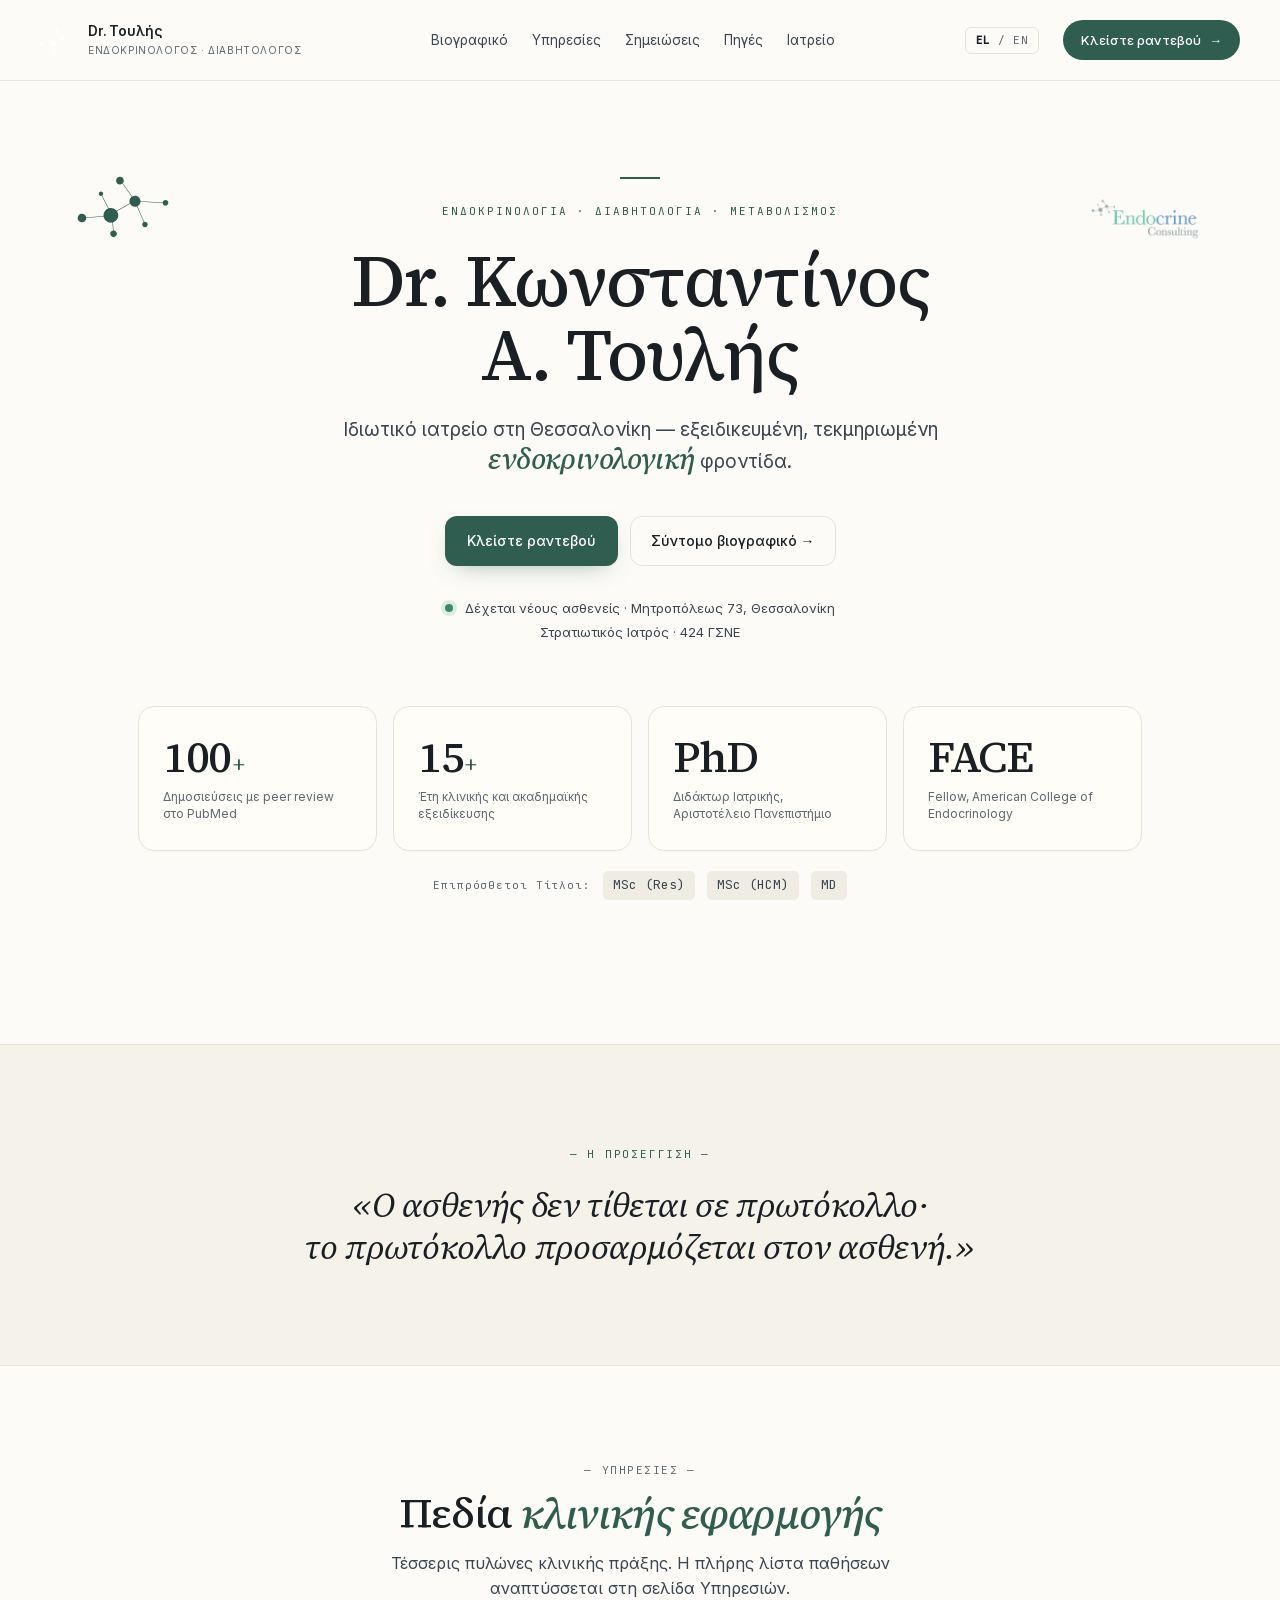
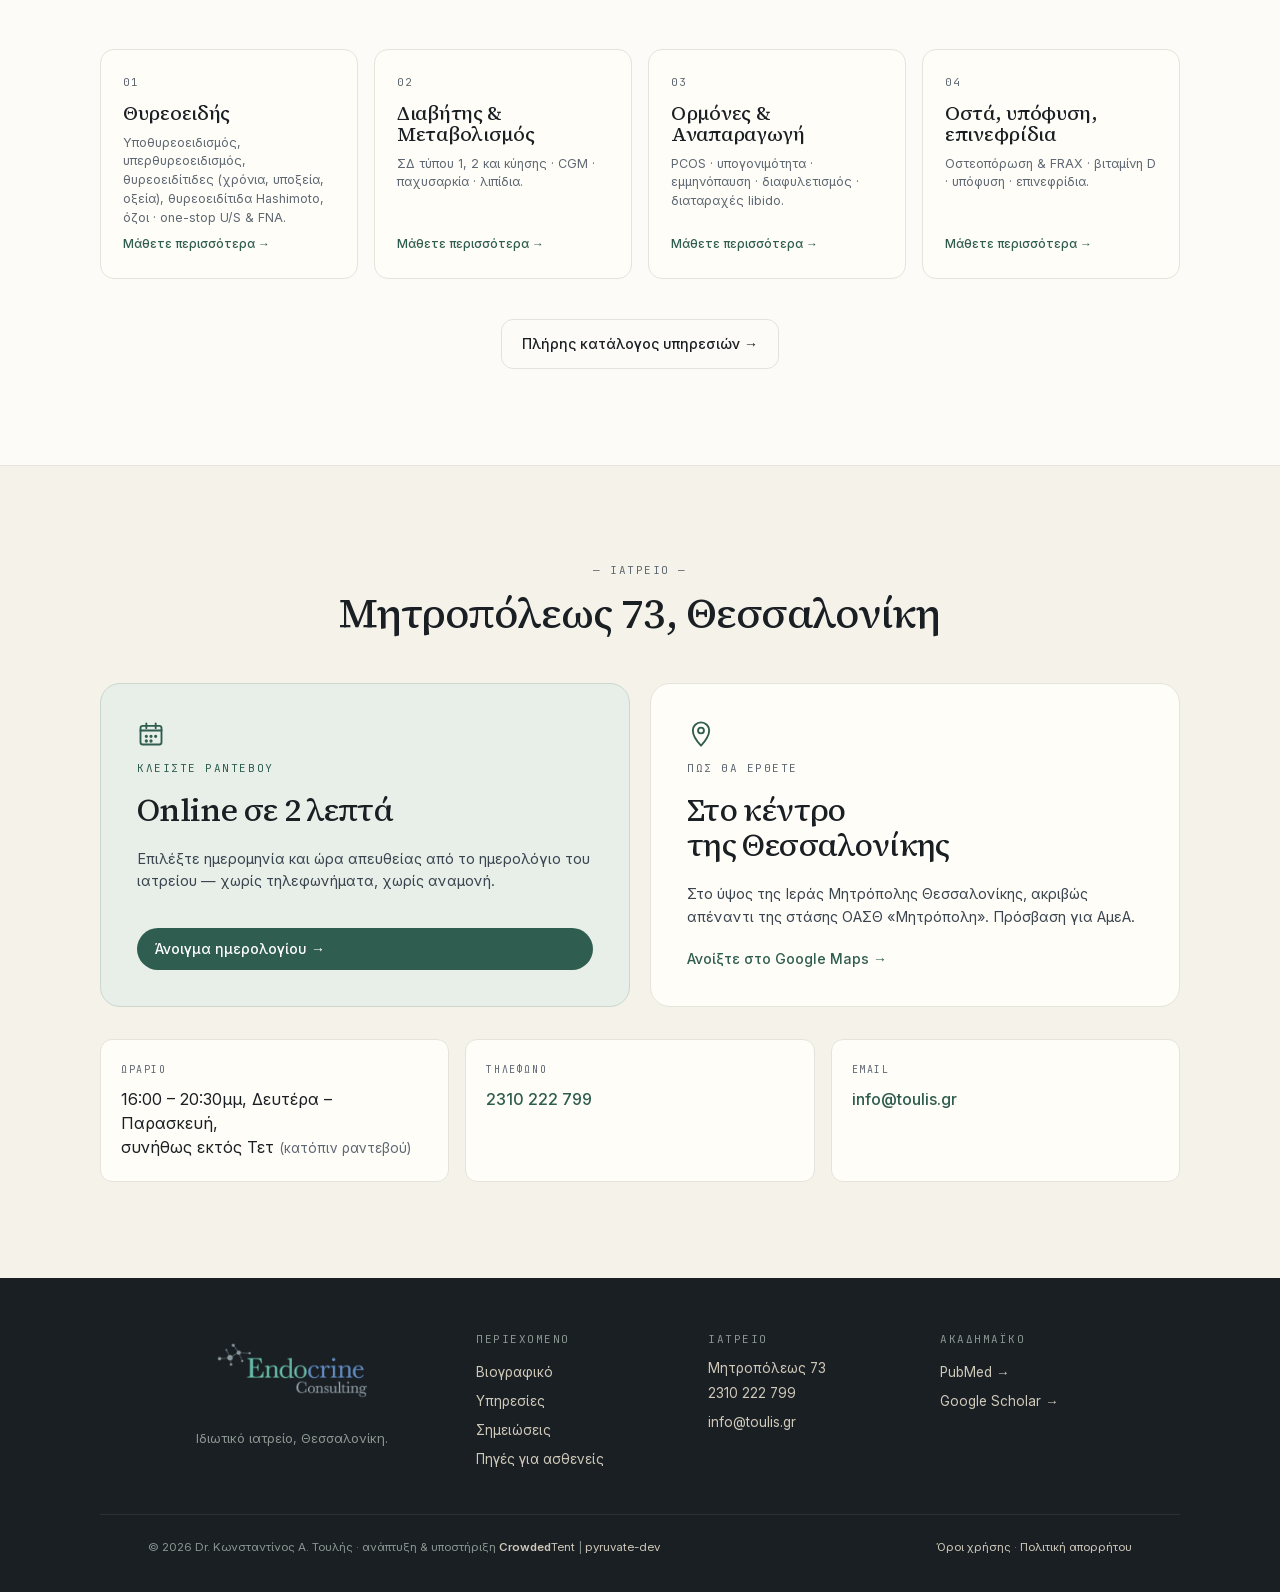
==== commit 63f20777: "hero + services: 2nd availability dot-less, centered; lede revision Homepage hero - Drop the green d" ====
--- a/index.html
+++ b/index.html
@@ -123,8 +123,7 @@
             <span class="hero__dot" aria-hidden="true"></span>
             <span>Δέχεται νέους ασθενείς · Μητροπόλεως 73, Θεσσαλονίκη</span>
           </p>
-          <p class="hero__availability">
-            <span class="hero__dot" aria-hidden="true"></span>
+          <p class="hero__availability hero__availability--plain">
             <span>Στρατιωτικός Ιατρός · 424 ΓΣΝΕ</span>
           </p>
         </div>
--- a/assets/css/components.min.css
+++ b/assets/css/components.min.css
@@ -1 +1 @@
-.hero{background:var(--bg-warm);padding-top:var(--sp-24);padding-bottom:var(--sp-12);position:relative}.hero__flank{position:absolute;top:var(--sp-20);z-index:1;pointer-events:none}.hero__flank--l{left:clamp(var(--sp-6),6vw,120px)}.hero__flank--r{right:clamp(var(--sp-6),6vw,120px)}.hero__flank-atoms{width:92px;height:92px}.hero__flank-legacy{width:116px;height:auto}.hero__flank-mobile{display:none}@media(max-width:1100px){.hero__flank{display:none}.hero__flank-mobile{display:block;margin:0 auto var(--sp-5)}}.hero__inner{max-width:820px;margin:0 auto;padding:0 var(--sp-12);text-align:center}.hero__rule{width:40px;height:2px;background:var(--accent);margin:0 auto}.hero__eyebrow{margin-top:var(--sp-6);color:var(--accent);letter-spacing:.18em}.hero__title{margin:var(--sp-6) 0;font-size:clamp(42px,6vw,72px);line-height:1.02}.hero__sub{font-size:19px;line-height:1.55;color:var(--ink-2);max-width:54ch;margin:0 auto var(--sp-10)}.hero__em{font-style:italic;color:var(--accent);font-size:1.5em;line-height:1;vertical-align:-.04em}.hero__actions{display:flex;gap:var(--sp-3);justify-content:center;flex-wrap:wrap}.hero__availability-group{display:inline-flex;flex-direction:column;align-items:flex-start;margin-top:var(--sp-8);gap:var(--sp-2);text-align:left}.hero__availability{margin:0;display:inline-flex;align-items:center;gap:var(--sp-3);font-size:13px;color:var(--ink-2)}.hero__dot{width:8px;height:8px;border-radius:50%;background:var(--ok);box-shadow:0 0 0 4px var(--ok-ring);flex-shrink:0}@media(prefers-reduced-motion:no-preference){.hero__dot{animation:pulse-ok 2.4s ease-out infinite}}@keyframes pulse-ok{0%{box-shadow:0 0 0 0 rgba(59,140,100,0.5)}70%{box-shadow:0 0 0 10px rgba(59,140,100,0)}100%{box-shadow:0 0 0 0 rgba(59,140,100,0)}}.btn{display:inline-flex;align-items:center;gap:var(--sp-2);font-family:inherit;font-size:14px;font-weight:500;padding:14px 22px;border-radius:12px;cursor:pointer;text-decoration:none;transition:background 150ms,color 150ms,border-color 150ms,transform 150ms}.btn--primary{background:var(--accent);color:#fff;border:0;box-shadow:var(--shadow-raised)}.btn--primary:hover{background:var(--accent-dark);transform:translateY(-1px)}.btn--ghost{background:transparent;border:1px solid var(--line-dash);color:var(--ink);padding:13px 20px}.btn--ghost:hover{border-color:var(--accent);color:var(--accent)}.stats{max-width:1100px;margin:var(--sp-16) auto 0;padding:0 var(--sp-12) var(--sp-24)}.stats__grid{display:grid;grid-template-columns:repeat(4,1fr);gap:var(--sp-4)}.stat-card{background:var(--card);border:1px solid var(--line);border-radius:16px;padding:28px 24px;box-shadow:var(--shadow-card)}.stat-card__big{font-family:var(--font-serif);font-weight:500;font-size:44px;letter-spacing:-.03em;line-height:1;color:var(--ink)}.stat-card__big sup{font-size:22px;color:var(--accent);vertical-align:baseline;font-feature-settings:normal;margin-left:2px}.stat-card__cap{font-size:12px;color:var(--muted);margin-top:10px;line-height:1.4}.creds{display:flex;justify-content:center;gap:var(--sp-3);margin-top:var(--sp-5);flex-wrap:wrap;align-items:center}.creds__label{font-family:var(--font-mono);font-size:11px;letter-spacing:.08em;color:var(--muted)}.cred-pill{font-family:var(--font-mono);font-size:13px;padding:4px 10px;border-radius:5px;background:var(--paper-2);color:var(--ink-2)}.approach{background:var(--paper);padding:var(--sp-24) var(--sp-12);border-top:1px solid var(--line);border-bottom:1px solid var(--line)}.approach__inner{max-width:820px;margin:0 auto;text-align:center}.approach__label{font-family:var(--font-mono);font-size:11px;letter-spacing:.16em;text-transform:uppercase;color:var(--accent)}.approach__quote{font-family:var(--font-serif);font-style:italic;font-weight:400;font-size:clamp(24px,3.4vw,34px);line-height:1.25;margin:var(--sp-5) 0 0;color:var(--ink);letter-spacing:-.01em}.tease{background:var(--bg-warm);padding:var(--sp-24) var(--sp-12)}.tease__inner{max-width:1080px;margin:0 auto}.tease__head{text-align:center;margin-bottom:var(--sp-12)}.tease__label{font-family:var(--font-mono);font-size:11px;letter-spacing:.14em;text-transform:uppercase;color:var(--muted)}.tease__title{font-size:clamp(30px,4vw,42px);line-height:1.05;margin:var(--sp-3) 0 var(--sp-4)}.tease__title em{font-style:italic;color:var(--accent)}.tease__sub{font-size:16px;color:var(--ink-2);margin:0 auto;max-width:56ch}.tease__grid{display:grid;grid-template-columns:repeat(4,1fr);gap:var(--sp-4)}.tease-card{background:var(--card);border:1px solid var(--line);border-radius:var(--r-card);padding:24px 22px;display:flex;flex-direction:column;gap:var(--sp-2);min-height:170px;text-decoration:none;color:inherit;transition:border-color 150ms,transform 150ms}.tease-card:hover{border-color:var(--accent);transform:translateY(-2px)}.tease-card__num{font-family:var(--font-mono);font-size:11px;color:var(--muted);letter-spacing:.08em}.tease-card__title{font-family:var(--font-serif);font-weight:500;font-size:20px;letter-spacing:-.015em;margin:var(--sp-1) 0 2px}.tease-card__desc{font-size:12.5px;color:var(--muted);flex:1;line-height:1.5}.tease-card__link{font-size:12px;color:var(--accent);font-weight:500;margin-top:auto}.tease__cta-row{text-align:center;margin-top:var(--sp-10)}.practice{background:var(--paper);padding:var(--sp-24) var(--sp-12);border-top:1px solid var(--line)}.practice__inner{max-width:1080px;margin:0 auto}.practice__head{text-align:center;margin-bottom:var(--sp-12)}.practice__label{font-family:var(--font-mono);font-size:11px;letter-spacing:.14em;text-transform:uppercase;color:var(--muted)}.practice__title{font-size:clamp(30px,4vw,42px);line-height:1.05;margin:var(--sp-3) 0 0}.practice__row{display:grid;grid-template-columns:1fr 1fr;gap:var(--sp-5)}.practice-card{background:var(--card);border:1px solid var(--line);border-radius:var(--r-card-lg);padding:36px;display:flex;flex-direction:column;gap:var(--sp-3);min-height:240px;text-decoration:none;color:inherit;transition:transform 150ms,box-shadow 150ms}.practice-card:hover{transform:translateY(-2px);box-shadow:var(--shadow-hero)}.practice-card--booking{background:var(--accent-sage);border-color:var(--accent-sage-border)}.practice-card__icon{width:28px;height:28px;color:var(--accent);flex-shrink:0}.practice-card__label{font-family:var(--font-mono);font-size:11px;letter-spacing:.14em;text-transform:uppercase;color:var(--muted)}.practice-card--booking .practice-card__label{color:var(--accent);opacity:1}.practice-card__title{font-family:var(--font-serif);font-weight:500;font-size:clamp(24px,3vw,32px);letter-spacing:-.02em;margin:var(--sp-1) 0 var(--sp-2);line-height:1.1}.practice-card__desc{font-size:14.5px;color:var(--ink-2);line-height:1.55;flex:1}.practice-card--booking .practice-card__desc{color:var(--ink-2)}.practice-card__cta{font-size:14px;font-weight:500;color:var(--accent);display:inline-flex;align-items:center;gap:var(--sp-2);margin-top:var(--sp-2)}.practice-card--booking .practice-card__cta{background:var(--accent);color:#fff;padding:10px 18px;border-radius:var(--r-pill);margin-top:var(--sp-4);transition:background-color 160ms ease,transform 160ms ease}.practice-card--booking:hover .practice-card__cta,.practice-card--booking:focus-visible .practice-card__cta{background:var(--accent-dark);transform:translateX(2px)}.practice__meta{display:grid;grid-template-columns:repeat(3,1fr);gap:var(--sp-4);margin-top:var(--sp-8)}.meta-card{background:var(--card);border:1px solid var(--line);border-radius:12px;padding:22px 20px}.meta-card__label{font-family:var(--font-mono);font-size:10px;letter-spacing:.16em;text-transform:uppercase;color:var(--muted);margin-bottom:10px}.meta-card__value{font-size:16px;color:var(--ink);line-height:1.5}.meta-card__tail{color:var(--muted);font-size:13.5px}.meta-card__link{font-size:16px;color:var(--accent);font-weight:500}.meta-card__link:hover{text-decoration:underline}.bio-hero{background:radial-gradient(ellipse at top left,#f0f5f2 0,transparent 55%),radial-gradient(ellipse at bottom right,#f7f1e6 0,transparent 50%),var(--bg-editor)}.bio-hero__inner{max-width:1280px;margin:0 auto;display:grid;grid-template-columns:1.1fr 1fr;gap:72px;padding:72px var(--sp-12) 96px;align-items:start}.bio-hero__title{font-size:clamp(40px,5.4vw,64px);line-height:1.02;margin:var(--sp-5) 0 var(--sp-10)}.bio-hero__accent{font-style:italic;color:var(--accent)}.bio-hero__lede,.bio-hero__p{font-size:16px;line-height:1.7;color:var(--ink-2);margin:0 0 var(--sp-5)}.bio-portrait{width:100%}@media(min-width:1024px){.bio-portrait{position:sticky;top:var(--sp-10)}}.bio-portrait__card{background:var(--card);border:1px solid rgba(0,0,0,0.06);border-radius:var(--r-hero);padding:8px;box-shadow:var(--shadow-portrait)}.bio-portrait__image{width:100%;height:auto;display:block;border-radius:18px;aspect-ratio:4 / 5;object-fit:cover;background:var(--paper-2)}.bio-portrait__meta{padding:20px 20px 8px}.bio-portrait__name{font-size:22px;letter-spacing:-.02em;color:var(--ink);margin:0}.bio-portrait__sub{font-size:13px;color:var(--muted);margin:2px 0 0}.bio-portrait__role{font-size:12px;line-height:1.45;color:var(--muted);margin:8px 0 0;padding-top:8px;border-top:1px dashed var(--line)}.bio-portrait__role-sep{display:inline-block;margin:0 4px;color:var(--accent-2)}.bio-portrait__creds{display:flex;flex-wrap:wrap;gap:6px;padding:14px 20px 20px;margin:0;list-style:none}.timeline{background:var(--bg-warm);padding:var(--sp-24) var(--sp-12);border-top:1px solid var(--line)}.timeline__inner{max-width:900px;margin:0 auto}.timeline__head{margin-bottom:var(--sp-12)}.timeline__label{font-family:var(--font-mono);font-size:11px;letter-spacing:.16em;text-transform:uppercase;color:var(--accent)}.timeline__title{font-size:clamp(28px,3.6vw,38px);margin:var(--sp-3) 0 0}.timeline__note{font-size:13px;color:var(--muted);margin-top:10px}.timeline__list{list-style:none;padding:0;margin:0}.tl-row{display:grid;grid-template-columns:140px 1fr;gap:var(--sp-10);padding:var(--sp-6) 0;border-top:1px solid var(--line);align-items:start}.tl-row__year{font-family:var(--font-mono);font-size:14px;color:var(--muted)}.tl-row__title{font-size:19px;letter-spacing:-.015em;margin:0 0 6px;color:var(--ink);font-weight:500}.tl-row__detail{font-size:14.5px;color:var(--ink-2);line-height:1.6;margin:0}.publications{background:var(--paper);padding:var(--sp-24) var(--sp-12);border-top:1px solid var(--line)}.publications__inner{max-width:1080px;margin:0 auto}.publications__head{display:flex;align-items:baseline;justify-content:space-between;flex-wrap:wrap;gap:var(--sp-4);margin-bottom:var(--sp-10)}.publications__label{font-family:var(--font-mono);font-size:11px;letter-spacing:.16em;text-transform:uppercase;color:var(--accent)}.publications__title{font-size:clamp(28px,3.6vw,38px);margin:var(--sp-3) 0 0}.publications__pubmed{font-size:13px;color:var(--accent);font-weight:500}.publications__pubmed:hover{text-decoration:underline}.pub-stats{display:grid;grid-template-columns:repeat(3,1fr);gap:var(--sp-4);margin-bottom:var(--sp-8)}.pub-stat{background:var(--card);border:1px solid var(--line);border-radius:var(--r-card);padding:22px}.pub-stat__big{font-size:36px;letter-spacing:-.02em;line-height:1;margin:0;color:var(--ink);font-weight:500}.pub-stat__big sup{font-size:18px;color:var(--accent);vertical-align:baseline;margin-left:2px}.pub-stat__cap{font-size:12.5px;color:var(--muted);margin:8px 0 0;line-height:1.4}.pub-list{background:var(--card);border:1px solid var(--line);border-radius:var(--r-card);padding:8px var(--sp-6);list-style:none;margin:0}.pub{display:grid;grid-template-columns:64px 1fr auto;gap:var(--sp-5);align-items:baseline;padding:18px 0;border-bottom:1px dashed var(--line-dash)}.pub:last-child{border-bottom:0}.pub__yr{font-family:var(--font-mono);font-size:12px;color:var(--muted)}.pub__title{font-size:15px;letter-spacing:-.01em;line-height:1.4;margin:0;color:var(--ink);font-weight:500}.pub__journal{font-size:12.5px;color:var(--muted);font-style:italic;margin:4px 0 0}.pub__link{font-family:var(--font-mono);font-size:12px;color:var(--accent);font-weight:500;white-space:nowrap}.pub__link:hover{text-decoration:underline}.pub-list__note{margin-top:var(--sp-5);font-size:12.5px;color:var(--muted);text-align:center}.bio-cta{background:var(--bg-warm);padding:var(--sp-24) var(--sp-12) 120px;text-align:center;border-top:1px solid var(--line)}.bio-cta__title{font-size:clamp(28px,3.6vw,38px);margin:0 0 var(--sp-4);color:var(--ink)}.bio-cta__sub{font-size:17px;color:var(--ink-2);max-width:52ch;margin:0 auto var(--sp-9);line-height:1.55}.bio-cta__actions{display:flex;gap:var(--sp-3);justify-content:center;flex-wrap:wrap}.bio-cta__icon{width:16px;height:16px}.services-hero{padding:var(--sp-24) var(--sp-12) var(--sp-16);background:radial-gradient(ellipse at top right,#f0f5f2 0,transparent 55%),var(--bg-editor);border-bottom:1px solid var(--line)}.services-hero__inner{max-width:900px;margin:0 auto}.services-hero__title{font-size:clamp(36px,4.8vw,56px);line-height:1.05;letter-spacing:-.015em;margin:var(--sp-3) 0 var(--sp-6)}.services-hero__title em{font-style:italic;color:var(--accent)}.services-hero__lede{font-size:18px;line-height:1.6;color:var(--ink-2);max-width:62ch;margin:0 0 var(--sp-10)}.services-jump{display:flex;flex-wrap:wrap;gap:var(--sp-2) var(--sp-3);padding-top:var(--sp-6);border-top:1px dashed var(--line-dash)}.services-jump a{font-family:var(--font-mono);font-size:11.5px;letter-spacing:.04em;color:var(--ink-2);text-decoration:none;padding:6px 12px;border:1px solid var(--line);border-radius:var(--r-pill);background:var(--card);transition:border-color 150ms,color 150ms,background 150ms}.services-jump a:hover{border-color:var(--accent);color:var(--accent);background:var(--accent-soft)}.services-pillar{padding:var(--sp-20) var(--sp-12);border-bottom:1px solid var(--line);scroll-margin-top:var(--sp-12)}.services-pillar--alt{background:var(--bg-warm)}.services-pillar__inner{max-width:900px;margin:0 auto}.services-pillar__head{display:grid;grid-template-columns:auto 1fr;gap:var(--sp-6);align-items:end;margin-bottom:var(--sp-10);padding-bottom:var(--sp-6);border-bottom:1px solid var(--line)}.services-pillar__roman{font-family:var(--font-serif);font-style:italic;font-weight:400;font-size:clamp(56px,8vw,88px);line-height:.9;color:var(--accent-2);margin:0;letter-spacing:-.02em}.services-pillar__label{font-family:var(--font-mono);font-size:11px;letter-spacing:.16em;text-transform:uppercase;color:var(--muted);margin:0 0 var(--sp-2)}.services-pillar__title{font-size:clamp(26px,3.4vw,36px);letter-spacing:-.015em;margin:0;color:var(--ink)}.svc-list{list-style:none;margin:0;padding:0;display:flex;flex-direction:column}.svc-row{display:grid;grid-template-columns:56px 1fr;gap:var(--sp-6);align-items:baseline;padding:var(--sp-6) 0;border-bottom:1px dashed var(--line-dash);scroll-margin-top:var(--sp-12)}.svc-row:last-child{border-bottom:0}.svc-row__num{font-family:var(--font-mono);font-size:12px;letter-spacing:.06em;color:var(--muted);padding-top:4px}.svc-row__title{font-weight:500;font-size:clamp(20px,2.2vw,24px);line-height:1.25;letter-spacing:-.01em;color:var(--ink);margin:0 0 var(--sp-2)}.svc-row__desc{font-size:15.5px;line-height:1.6;color:var(--ink-2);margin:0;max-width:62ch}.svc-row__highlight{display:block;margin-top:var(--sp-2);padding:var(--sp-3) var(--sp-4);background:var(--accent-soft);border-left:2px solid var(--accent);border-radius:0 var(--r-chip) var(--r-chip) 0;font-weight:400;color:var(--ink);font-size:14.5px;line-height:1.55}.svc-row__highlight em{font-style:italic;color:var(--accent-dark)}.svc-figure{margin:var(--sp-12) auto 0;padding:0;max-width:720px;display:grid;grid-template-columns:280px 1fr;gap:var(--sp-6);align-items:end}.svc-figure img{width:100%;height:auto;display:block;border-radius:var(--r-card);border:1px solid var(--line);background:var(--paper-2);aspect-ratio:3 / 4;object-fit:cover}.svc-figure__cap{margin:0;padding-bottom:var(--sp-4);font-size:14px;line-height:1.65;color:var(--ink-2);font-style:italic;max-width:38ch}.svc-tech-link{display:block;margin:var(--sp-12) auto 0;max-width:560px;padding:var(--sp-8) var(--sp-7) var(--sp-7);text-align:center;text-decoration:none;color:inherit;background:var(--accent-soft);border:1px solid var(--line);border-radius:var(--r-card);box-shadow:0 1px 2px rgba(0,0,0,0.04);transition:background-color .25s ease,transform .25s ease}.svc-tech-link:hover,.svc-tech-link:focus-visible{background-color:var(--accent-sage);transform:translateY(-1px)}.svc-tech-link:focus-visible{outline:2px solid var(--accent);outline-offset:4px}.svc-tech-link__eyebrow{display:block;font-family:var(--font-mono);font-size:11px;letter-spacing:.14em;text-transform:uppercase;color:var(--ink-3);margin-bottom:var(--sp-3)}.svc-tech-link__title{display:block;font-size:clamp(22px,2.6vw,28px);line-height:1.2;font-style:italic;color:var(--accent);margin-bottom:var(--sp-3)}.svc-tech-link__arrow{display:inline-block;font-style:normal;margin-left:.25em;transition:transform .25s ease}.svc-tech-link:hover .svc-tech-link__arrow,.svc-tech-link:focus-visible .svc-tech-link__arrow{transform:translate(2px,-2px)}.svc-tech-link__desc{display:block;max-width:44ch;margin:0 auto;font-size:15px;line-height:1.65;color:var(--ink-2)}.contact-hero{padding:var(--sp-24) var(--sp-12) var(--sp-16);background:radial-gradient(ellipse at top right,#f0f5f2 0,transparent 55%),var(--bg-editor);border-bottom:1px solid var(--line)}.contact-hero__inner{max-width:900px;margin:0 auto}.contact-hero__title{font-size:clamp(36px,4.8vw,56px);line-height:1.05;letter-spacing:-.015em;margin:var(--sp-3) 0 var(--sp-6)}.contact-hero__title em{font-style:italic;color:var(--accent)}.contact-hero__lede{font-size:18px;line-height:1.6;color:var(--ink-2);max-width:62ch;margin:0}.contact-meta{padding:var(--sp-20) var(--sp-12);background:var(--bg-warm);border-bottom:1px solid var(--line)}.contact-meta__inner{max-width:1100px;margin:0 auto}.contact-meta__grid{list-style:none;margin:0;padding:0;display:grid;grid-template-columns:repeat(4,1fr);gap:var(--sp-6)}.contact-card{background:var(--card);border:1px solid var(--line);border-radius:var(--r-card);padding:var(--sp-6);display:flex;flex-direction:column;gap:var(--sp-2);box-shadow:var(--shadow-card)}.contact-card__label{font-family:var(--font-mono);font-size:11px;letter-spacing:.16em;text-transform:uppercase;color:var(--muted);margin:0}.contact-card__value{font-family:var(--font-serif);font-size:20px;line-height:1.35;color:var(--ink);margin:0}.contact-card__value a{color:var(--ink);text-decoration:none;border-bottom:1px solid var(--line-dash);transition:color 150ms,border-color 150ms}.contact-card__value a:hover{color:var(--accent);border-bottom-color:var(--accent)}.contact-card__sub{font-size:13px;line-height:1.5;color:var(--muted);margin:0}.contact-meta__cta{margin-top:var(--sp-12);padding-top:var(--sp-8);border-top:1px dashed var(--line-dash);display:flex;flex-wrap:wrap;align-items:center;gap:var(--sp-6)}.contact-meta__book{display:inline-flex;align-items:center;gap:var(--sp-3);background:var(--accent-sage);border:1px solid var(--accent-sage-border);border-radius:var(--r-pill);padding:var(--sp-4) var(--sp-6);font-weight:500;font-size:15px;color:var(--accent-dark);text-decoration:none;transition:background 150ms,border-color 150ms,transform 150ms}.contact-meta__book:hover{background:var(--accent-soft);border-color:var(--accent);transform:translateY(-1px)}.contact-meta__note{font-size:13.5px;line-height:1.55;color:var(--muted);max-width:48ch;margin:0}.contact-map{padding:var(--sp-20) var(--sp-12);background:var(--bg-editor);border-bottom:1px solid var(--line)}.contact-map__inner{max-width:1100px;margin:0 auto}.contact-map__title{font-size:clamp(26px,3.4vw,36px);letter-spacing:-.015em;line-height:1.15;margin:var(--sp-3) 0 var(--sp-8);color:var(--ink)}.contact-map__title em{font-style:italic;color:var(--accent)}.contact-map__frame{position:relative;width:100%;aspect-ratio:16 / 9;border-radius:var(--r-card);border:1px solid var(--line);background:var(--paper-2);overflow:hidden;box-shadow:var(--shadow-hero)}.contact-map__frame iframe{position:absolute;inset:0;width:100%;height:100%;border:0}.contact-map__caption{margin:var(--sp-4) 0 0;font-family:var(--font-mono);font-size:12px;letter-spacing:.04em;color:var(--muted)}.contact-map__caption a{color:var(--accent);text-decoration:none}.contact-map__caption a:hover{text-decoration:underline}.contact-strip{padding:var(--sp-20) var(--sp-12) var(--sp-24);background:var(--bg-warm)}.contact-strip__inner{max-width:1100px;margin:0 auto}.contact-strip__title{font-size:clamp(24px,2.8vw,32px);letter-spacing:-.01em;line-height:1.2;margin:var(--sp-3) 0 var(--sp-10);color:var(--ink);max-width:32ch}.contact-strip__grid{list-style:none;margin:0;padding:0;display:grid;grid-template-columns:repeat(4,1fr);gap:var(--sp-4)}.contact-strip__item{margin:0}.contact-strip__item img{width:100%;height:100%;display:block;aspect-ratio:1 / 1;object-fit:cover;border-radius:var(--r-card);border:1px solid var(--line);background:var(--paper-2)}.notes-hero{padding:var(--sp-24) var(--sp-12) var(--sp-16);background:radial-gradient(ellipse at top right,#f0f5f2 0,transparent 55%),var(--bg-editor);border-bottom:1px solid var(--line)}.notes-hero__inner{max-width:900px;margin:0 auto}.notes-hero__title{font-size:clamp(36px,4.8vw,56px);line-height:1.05;letter-spacing:-.015em;margin:var(--sp-3) 0 var(--sp-6)}.notes-hero__title em{font-style:italic;color:var(--accent)}.notes-hero__lede{font-size:18px;line-height:1.6;color:var(--ink-2);max-width:62ch;margin:0 0 var(--sp-10)}.notes-jump{display:flex;flex-wrap:wrap;gap:var(--sp-2) var(--sp-3);padding-top:var(--sp-6);border-top:1px dashed var(--line-dash)}.notes-jump a{font-family:var(--font-mono);font-size:11.5px;letter-spacing:.04em;color:var(--ink-2);text-decoration:none;padding:6px 12px;border:1px solid var(--line);border-radius:var(--r-pill);background:var(--card);transition:border-color 150ms,color 150ms,background 150ms}.notes-jump a:hover{border-color:var(--accent);color:var(--accent);background:var(--accent-soft)}.notes-group{padding:var(--sp-20) var(--sp-12);border-bottom:1px solid var(--line);scroll-margin-top:var(--sp-12)}.notes-group--alt{background:var(--bg-warm)}.notes-group__inner{max-width:900px;margin:0 auto}.notes-group__label{font-family:var(--font-mono);font-size:11px;letter-spacing:.16em;text-transform:uppercase;color:var(--muted);margin:0 0 var(--sp-2)}.notes-group__title{font-size:clamp(26px,3.4vw,36px);letter-spacing:-.015em;margin:0 0 var(--sp-10);padding-bottom:var(--sp-6);border-bottom:1px solid var(--line);color:var(--ink)}.faq{list-style:none;margin:0;padding:0;display:flex;flex-direction:column}.faq__item{display:grid;grid-template-columns:56px 1fr;gap:var(--sp-6);align-items:baseline;padding:var(--sp-8) 0;border-bottom:1px dashed var(--line-dash);scroll-margin-top:var(--sp-12)}.faq__item:last-child{border-bottom:0}.faq__num{font-family:var(--font-mono);font-size:12px;letter-spacing:.06em;color:var(--muted);padding-top:6px}.faq__body{margin:0}.faq__q{font-weight:500;font-size:clamp(19px,2.1vw,23px);line-height:1.3;letter-spacing:-.01em;color:var(--ink);margin:0 0 var(--sp-4);max-width:60ch}.faq__a{font-size:16px;line-height:1.7;color:var(--ink-2);margin:0;max-width:64ch}.faq__a em{font-style:italic;color:var(--ink)}.faq__see{margin:var(--sp-4) 0 0;font-family:var(--font-mono);font-size:12px;letter-spacing:.04em}.faq__see a{color:var(--accent);text-decoration:none;border-bottom:1px solid transparent;transition:border-color 150ms}.faq__see a:hover{border-bottom-color:var(--accent)}.notes-outro{padding:var(--sp-16) var(--sp-12);background:var(--bg-editor);text-align:center}.notes-outro__inner{max-width:640px;margin:0 auto}.notes-outro__rule{width:60px;height:1px;background:var(--line);margin:0 auto var(--sp-6)}.notes-outro__text{font-size:14px;line-height:1.7;color:var(--muted);margin:0}.notes-outro__text a{color:var(--accent);text-decoration:none;border-bottom:1px solid var(--line-dash)}.notes-outro__text a:hover{border-bottom-color:var(--accent)}.legal{padding:var(--sp-16) var(--sp-12) var(--sp-20);background:var(--bg-editor)}.legal__inner{max-width:720px;margin:0 auto}.legal__title{font-size:clamp(36px,5vw,56px);margin:var(--sp-3) 0 var(--sp-2)}.legal__updated{font-family:var(--font-mono);font-size:12px;letter-spacing:.06em;color:var(--muted);margin:0 0 var(--sp-10)}.legal__lede{font-size:18px;line-height:1.65;color:var(--ink-2);margin:0 0 var(--sp-10)}.legal h2{font-size:22px;margin:var(--sp-10) 0 var(--sp-3);color:var(--ink)}.legal p,.legal ul{font-size:15.5px;line-height:1.7;color:var(--ink-2);margin:0 0 var(--sp-4)}.legal ul{padding-left:var(--sp-6)}.legal li{margin-bottom:var(--sp-2)}.legal a{color:var(--accent);text-decoration:none;border-bottom:1px solid var(--line-dash)}.legal a:hover{border-bottom-color:var(--accent)}.legal__contact{margin-top:var(--sp-10);padding-top:var(--sp-6);border-top:1px dashed var(--line);font-size:14px;color:var(--muted)}.resources-hero{padding:var(--sp-16) var(--sp-12) var(--sp-12);background:var(--bg-warm)}.resources-hero__inner{max-width:880px;margin:0 auto}.resources-hero__title{font-size:clamp(40px,6vw,64px);margin:var(--sp-3) 0 var(--sp-6)}.resources-hero__title em{font-style:italic;color:var(--accent)}.resources-hero__lede{font-size:18px;line-height:1.65;color:var(--ink-2);max-width:60ch}.resources{padding:var(--sp-12) var(--sp-12) var(--sp-20);background:var(--bg-editor)}.resources--alt{background:var(--bg-warm);border-top:1px solid var(--line);padding-top:var(--sp-16)}.resources__inner{max-width:880px;margin:0 auto}.resources__title{font-size:clamp(28px,3.4vw,36px);margin:var(--sp-3) 0 var(--sp-10)}.resources-list{list-style:none;padding:0;margin:0;display:grid;gap:var(--sp-6)}.resources-card{border-top:1px solid var(--line);padding-top:var(--sp-6)}.resources-card:first-child{border-top:0;padding-top:0}.resources-card__link{display:grid;grid-template-columns:64px 1fr;gap:var(--sp-6);align-items:start;text-decoration:none;color:inherit;padding:var(--sp-4) 0;transition:opacity .2s ease}.resources-card__link:hover,.resources-card__link:focus-visible{opacity:.85}.resources-card__num{font-family:var(--font-mono);font-size:12px;letter-spacing:.14em;color:var(--muted);padding-top:6px}.resources-card__kicker{font-family:var(--font-mono);font-size:11px;letter-spacing:.14em;text-transform:uppercase;color:var(--accent);margin:0 0 var(--sp-2)}.resources-card__title{font-size:clamp(22px,2.6vw,28px);margin:0 0 var(--sp-2);line-height:1.2;color:var(--ink)}.resources-card__title em{font-style:italic;color:var(--accent)}.resources-card__desc{font-size:15.5px;line-height:1.65;color:var(--ink-2);margin:0 0 var(--sp-3);max-width:56ch}.resources-card__cta{font-family:var(--font-mono);font-size:12px;letter-spacing:.06em;color:var(--accent)}.resources__planned{margin-top:var(--sp-12);padding:var(--sp-5) var(--sp-6);border:1px dashed var(--line);border-radius:8px;font-size:14px;line-height:1.65;color:var(--muted)}.essay{padding:var(--sp-16) var(--sp-12) var(--sp-20);background:var(--bg-editor)}.essay__inner{max-width:720px;margin:0 auto}.essay__crumb{color:var(--accent);text-decoration:none;border-bottom:1px solid var(--line-dash)}.essay__crumb:hover{border-bottom-color:var(--accent)}.essay__title{font-size:clamp(36px,5vw,56px);line-height:1.05;margin:var(--sp-3) 0 var(--sp-3)}.essay__title em{font-style:italic;color:var(--accent)}.essay__sub{font-family:var(--font-mono);font-size:13px;letter-spacing:.06em;color:var(--muted);margin:0 0 var(--sp-10)}.essay__lede{font-size:18px;line-height:1.7;color:var(--ink-2);margin:0 0 var(--sp-10)}.essay h2{font-size:24px;margin:var(--sp-12) 0 var(--sp-3);color:var(--ink)}.essay p,.essay ul{font-size:16px;line-height:1.75;color:var(--ink-2);margin:0 0 var(--sp-4)}.essay ul{padding-left:var(--sp-6)}.essay li{margin-bottom:var(--sp-3)}.essay__draft-note{margin-top:var(--sp-10);padding:var(--sp-5) var(--sp-6);border:1px dashed var(--line);border-radius:8px;font-size:14px;line-height:1.65;color:var(--muted);background:var(--paper)}.essay__draft-note strong{color:var(--ink-2);font-weight:600}.essay__related{margin-top:var(--sp-12);padding-top:var(--sp-8);border-top:1px dashed var(--line)}.essay__related ul{list-style:none;padding:0}.essay__related li{margin-bottom:var(--sp-2)}.essay__related a{color:var(--accent);text-decoration:none;border-bottom:1px solid var(--line-dash)}.essay__related a:hover{border-bottom-color:var(--accent)}.essay__back{margin-top:var(--sp-10);font-family:var(--font-mono);font-size:12px;letter-spacing:.06em}.essay__back a{color:var(--muted);text-decoration:none;border-bottom:1px solid var(--line-dash)}.essay__back a:hover{color:var(--accent);border-bottom-color:var(--accent)}@media(max-width:900px){.stats__grid{grid-template-columns:repeat(2,1fr)}.tease__grid{grid-template-columns:repeat(2,1fr)}.practice__row{grid-template-columns:1fr}.practice__meta{grid-template-columns:1fr}.bio-hero__inner{grid-template-columns:1fr;gap:var(--sp-10);padding:var(--sp-12) var(--sp-6) var(--sp-16)}.bio-portrait{max-width:420px;margin:0 auto}.pub-stats{grid-template-columns:1fr}.timeline,.publications,.bio-cta{padding-left:var(--sp-6);padding-right:var(--sp-6)}.tl-row{grid-template-columns:110px 1fr;gap:var(--sp-5)}.services-hero,.services-pillar{padding-left:var(--sp-6);padding-right:var(--sp-6)}.services-pillar__head{gap:var(--sp-4)}.svc-figure{grid-template-columns:1fr;gap:var(--sp-4);max-width:460px}.svc-figure__cap{padding-bottom:0}.svc-tech-link{padding:var(--sp-7) var(--sp-5) var(--sp-6)}.contact-meta__grid{grid-template-columns:repeat(2,1fr)}.contact-strip__grid{grid-template-columns:1fr 1fr}.contact-strip__item img{aspect-ratio:1 / 1}.notes-hero,.notes-group,.notes-outro{padding-left:var(--sp-6);padding-right:var(--sp-6)}.resources-hero,.resources,.essay{padding-left:var(--sp-6);padding-right:var(--sp-6)}.resources-card__link{grid-template-columns:40px 1fr;gap:var(--sp-4)}}@media(max-width:560px){.hero{padding-top:var(--sp-12)}.hero__inner{padding:0 var(--sp-6)}.stats{padding:0 var(--sp-6) var(--sp-16)}.stats__grid{grid-template-columns:1fr}.tease__grid{grid-template-columns:1fr}.approach,.tease,.practice{padding:var(--sp-16) var(--sp-6)}.timeline,.publications,.bio-cta{padding-top:var(--sp-16);padding-bottom:var(--sp-16)}.tl-row{grid-template-columns:1fr;gap:var(--sp-1)}.pub{grid-template-columns:1fr auto;row-gap:4px}.pub__yr{grid-row:1;grid-column:1}.pub__body{grid-row:2;grid-column:1 / -1}.pub__link{grid-row:1;grid-column:2}.publications__head{flex-direction:column;align-items:flex-start}.services-hero{padding-top:var(--sp-16);padding-bottom:var(--sp-12)}.services-pillar{padding-top:var(--sp-12);padding-bottom:var(--sp-12)}.svc-row{grid-template-columns:1fr;gap:var(--sp-1);padding:var(--sp-5) 0}.svc-row__num{padding-top:0}.services-pillar__head{grid-template-columns:1fr;gap:var(--sp-3)}.contact-hero,.contact-meta,.contact-map,.contact-strip{padding-left:var(--sp-6);padding-right:var(--sp-6)}.contact-hero{padding-top:var(--sp-16);padding-bottom:var(--sp-12)}.contact-meta,.contact-map{padding-top:var(--sp-12);padding-bottom:var(--sp-12)}.contact-strip{padding-top:var(--sp-12);padding-bottom:var(--sp-16)}.contact-meta__grid{grid-template-columns:1fr}.contact-meta__cta{flex-direction:column;align-items:flex-start}.contact-strip__grid{grid-template-columns:1fr}.contact-strip__item img{aspect-ratio:16 / 9}.contact-map__frame{aspect-ratio:4 / 3}.notes-hero{padding-top:var(--sp-16);padding-bottom:var(--sp-12)}.notes-group{padding-top:var(--sp-12);padding-bottom:var(--sp-12)}.faq__item{grid-template-columns:1fr;gap:var(--sp-2);padding:var(--sp-6) 0}.faq__num{padding-top:0}}+.hero{background:var(--bg-warm);padding-top:var(--sp-24);padding-bottom:var(--sp-12);position:relative}.hero__flank{position:absolute;top:var(--sp-20);z-index:1;pointer-events:none}.hero__flank--l{left:clamp(var(--sp-6),6vw,120px)}.hero__flank--r{right:clamp(var(--sp-6),6vw,120px)}.hero__flank-atoms{width:92px;height:92px}.hero__flank-legacy{width:116px;height:auto}.hero__flank-mobile{display:none}@media(max-width:1100px){.hero__flank{display:none}.hero__flank-mobile{display:block;margin:0 auto var(--sp-5)}}.hero__inner{max-width:820px;margin:0 auto;padding:0 var(--sp-12);text-align:center}.hero__rule{width:40px;height:2px;background:var(--accent);margin:0 auto}.hero__eyebrow{margin-top:var(--sp-6);color:var(--accent);letter-spacing:.18em}.hero__title{margin:var(--sp-6) 0;font-size:clamp(42px,6vw,72px);line-height:1.02}.hero__sub{font-size:19px;line-height:1.55;color:var(--ink-2);max-width:54ch;margin:0 auto var(--sp-10)}.hero__em{font-style:italic;color:var(--accent);font-size:1.5em;line-height:1;vertical-align:-.04em}.hero__actions{display:flex;gap:var(--sp-3);justify-content:center;flex-wrap:wrap}.hero__availability-group{display:inline-flex;flex-direction:column;align-items:center;margin-top:var(--sp-8);gap:var(--sp-1)}.hero__availability{margin:0;display:inline-flex;align-items:center;gap:var(--sp-3);font-size:13px;color:var(--ink-2)}.hero__dot{width:8px;height:8px;border-radius:50%;background:var(--ok);box-shadow:0 0 0 4px var(--ok-ring);flex-shrink:0}@media(prefers-reduced-motion:no-preference){.hero__dot{animation:pulse-ok 2.4s ease-out infinite}}@keyframes pulse-ok{0%{box-shadow:0 0 0 0 rgba(59,140,100,0.5)}70%{box-shadow:0 0 0 10px rgba(59,140,100,0)}100%{box-shadow:0 0 0 0 rgba(59,140,100,0)}}.btn{display:inline-flex;align-items:center;gap:var(--sp-2);font-family:inherit;font-size:14px;font-weight:500;padding:14px 22px;border-radius:12px;cursor:pointer;text-decoration:none;transition:background 150ms,color 150ms,border-color 150ms,transform 150ms}.btn--primary{background:var(--accent);color:#fff;border:0;box-shadow:var(--shadow-raised)}.btn--primary:hover{background:var(--accent-dark);transform:translateY(-1px)}.btn--ghost{background:transparent;border:1px solid var(--line-dash);color:var(--ink);padding:13px 20px}.btn--ghost:hover{border-color:var(--accent);color:var(--accent)}.stats{max-width:1100px;margin:var(--sp-16) auto 0;padding:0 var(--sp-12) var(--sp-24)}.stats__grid{display:grid;grid-template-columns:repeat(4,1fr);gap:var(--sp-4)}.stat-card{background:var(--card);border:1px solid var(--line);border-radius:16px;padding:28px 24px;box-shadow:var(--shadow-card)}.stat-card__big{font-family:var(--font-serif);font-weight:500;font-size:44px;letter-spacing:-.03em;line-height:1;color:var(--ink)}.stat-card__big sup{font-size:22px;color:var(--accent);vertical-align:baseline;font-feature-settings:normal;margin-left:2px}.stat-card__cap{font-size:12px;color:var(--muted);margin-top:10px;line-height:1.4}.creds{display:flex;justify-content:center;gap:var(--sp-3);margin-top:var(--sp-5);flex-wrap:wrap;align-items:center}.creds__label{font-family:var(--font-mono);font-size:11px;letter-spacing:.08em;color:var(--muted)}.cred-pill{font-family:var(--font-mono);font-size:13px;padding:4px 10px;border-radius:5px;background:var(--paper-2);color:var(--ink-2)}.approach{background:var(--paper);padding:var(--sp-24) var(--sp-12);border-top:1px solid var(--line);border-bottom:1px solid var(--line)}.approach__inner{max-width:820px;margin:0 auto;text-align:center}.approach__label{font-family:var(--font-mono);font-size:11px;letter-spacing:.16em;text-transform:uppercase;color:var(--accent)}.approach__quote{font-family:var(--font-serif);font-style:italic;font-weight:400;font-size:clamp(24px,3.4vw,34px);line-height:1.25;margin:var(--sp-5) 0 0;color:var(--ink);letter-spacing:-.01em}.tease{background:var(--bg-warm);padding:var(--sp-24) var(--sp-12)}.tease__inner{max-width:1080px;margin:0 auto}.tease__head{text-align:center;margin-bottom:var(--sp-12)}.tease__label{font-family:var(--font-mono);font-size:11px;letter-spacing:.14em;text-transform:uppercase;color:var(--muted)}.tease__title{font-size:clamp(30px,4vw,42px);line-height:1.05;margin:var(--sp-3) 0 var(--sp-4)}.tease__title em{font-style:italic;color:var(--accent)}.tease__sub{font-size:16px;color:var(--ink-2);margin:0 auto;max-width:56ch}.tease__grid{display:grid;grid-template-columns:repeat(4,1fr);gap:var(--sp-4)}.tease-card{background:var(--card);border:1px solid var(--line);border-radius:var(--r-card);padding:24px 22px;display:flex;flex-direction:column;gap:var(--sp-2);min-height:170px;text-decoration:none;color:inherit;transition:border-color 150ms,transform 150ms}.tease-card:hover{border-color:var(--accent);transform:translateY(-2px)}.tease-card__num{font-family:var(--font-mono);font-size:11px;color:var(--muted);letter-spacing:.08em}.tease-card__title{font-family:var(--font-serif);font-weight:500;font-size:20px;letter-spacing:-.015em;margin:var(--sp-1) 0 2px}.tease-card__desc{font-size:12.5px;color:var(--muted);flex:1;line-height:1.5}.tease-card__link{font-size:12px;color:var(--accent);font-weight:500;margin-top:auto}.tease__cta-row{text-align:center;margin-top:var(--sp-10)}.practice{background:var(--paper);padding:var(--sp-24) var(--sp-12);border-top:1px solid var(--line)}.practice__inner{max-width:1080px;margin:0 auto}.practice__head{text-align:center;margin-bottom:var(--sp-12)}.practice__label{font-family:var(--font-mono);font-size:11px;letter-spacing:.14em;text-transform:uppercase;color:var(--muted)}.practice__title{font-size:clamp(30px,4vw,42px);line-height:1.05;margin:var(--sp-3) 0 0}.practice__row{display:grid;grid-template-columns:1fr 1fr;gap:var(--sp-5)}.practice-card{background:var(--card);border:1px solid var(--line);border-radius:var(--r-card-lg);padding:36px;display:flex;flex-direction:column;gap:var(--sp-3);min-height:240px;text-decoration:none;color:inherit;transition:transform 150ms,box-shadow 150ms}.practice-card:hover{transform:translateY(-2px);box-shadow:var(--shadow-hero)}.practice-card--booking{background:var(--accent-sage);border-color:var(--accent-sage-border)}.practice-card__icon{width:28px;height:28px;color:var(--accent);flex-shrink:0}.practice-card__label{font-family:var(--font-mono);font-size:11px;letter-spacing:.14em;text-transform:uppercase;color:var(--muted)}.practice-card--booking .practice-card__label{color:var(--accent);opacity:1}.practice-card__title{font-family:var(--font-serif);font-weight:500;font-size:clamp(24px,3vw,32px);letter-spacing:-.02em;margin:var(--sp-1) 0 var(--sp-2);line-height:1.1}.practice-card__desc{font-size:14.5px;color:var(--ink-2);line-height:1.55;flex:1}.practice-card--booking .practice-card__desc{color:var(--ink-2)}.practice-card__cta{font-size:14px;font-weight:500;color:var(--accent);display:inline-flex;align-items:center;gap:var(--sp-2);margin-top:var(--sp-2)}.practice-card--booking .practice-card__cta{background:var(--accent);color:#fff;padding:10px 18px;border-radius:var(--r-pill);margin-top:var(--sp-4);transition:background-color 160ms ease,transform 160ms ease}.practice-card--booking:hover .practice-card__cta,.practice-card--booking:focus-visible .practice-card__cta{background:var(--accent-dark);transform:translateX(2px)}.practice__meta{display:grid;grid-template-columns:repeat(3,1fr);gap:var(--sp-4);margin-top:var(--sp-8)}.meta-card{background:var(--card);border:1px solid var(--line);border-radius:12px;padding:22px 20px}.meta-card__label{font-family:var(--font-mono);font-size:10px;letter-spacing:.16em;text-transform:uppercase;color:var(--muted);margin-bottom:10px}.meta-card__value{font-size:16px;color:var(--ink);line-height:1.5}.meta-card__tail{color:var(--muted);font-size:13.5px}.meta-card__link{font-size:16px;color:var(--accent);font-weight:500}.meta-card__link:hover{text-decoration:underline}.bio-hero{background:radial-gradient(ellipse at top left,#f0f5f2 0,transparent 55%),radial-gradient(ellipse at bottom right,#f7f1e6 0,transparent 50%),var(--bg-editor)}.bio-hero__inner{max-width:1280px;margin:0 auto;display:grid;grid-template-columns:1.1fr 1fr;gap:72px;padding:72px var(--sp-12) 96px;align-items:start}.bio-hero__title{font-size:clamp(40px,5.4vw,64px);line-height:1.02;margin:var(--sp-5) 0 var(--sp-10)}.bio-hero__accent{font-style:italic;color:var(--accent)}.bio-hero__lede,.bio-hero__p{font-size:16px;line-height:1.7;color:var(--ink-2);margin:0 0 var(--sp-5)}.bio-portrait{width:100%}@media(min-width:1024px){.bio-portrait{position:sticky;top:var(--sp-10)}}.bio-portrait__card{background:var(--card);border:1px solid rgba(0,0,0,0.06);border-radius:var(--r-hero);padding:8px;box-shadow:var(--shadow-portrait)}.bio-portrait__image{width:100%;height:auto;display:block;border-radius:18px;aspect-ratio:4 / 5;object-fit:cover;background:var(--paper-2)}.bio-portrait__meta{padding:20px 20px 8px}.bio-portrait__name{font-size:22px;letter-spacing:-.02em;color:var(--ink);margin:0}.bio-portrait__sub{font-size:13px;color:var(--muted);margin:2px 0 0}.bio-portrait__role{font-size:12px;line-height:1.45;color:var(--muted);margin:8px 0 0;padding-top:8px;border-top:1px dashed var(--line)}.bio-portrait__role-sep{display:inline-block;margin:0 4px;color:var(--accent-2)}.bio-portrait__creds{display:flex;flex-wrap:wrap;gap:6px;padding:14px 20px 20px;margin:0;list-style:none}.timeline{background:var(--bg-warm);padding:var(--sp-24) var(--sp-12);border-top:1px solid var(--line)}.timeline__inner{max-width:900px;margin:0 auto}.timeline__head{margin-bottom:var(--sp-12)}.timeline__label{font-family:var(--font-mono);font-size:11px;letter-spacing:.16em;text-transform:uppercase;color:var(--accent)}.timeline__title{font-size:clamp(28px,3.6vw,38px);margin:var(--sp-3) 0 0}.timeline__note{font-size:13px;color:var(--muted);margin-top:10px}.timeline__list{list-style:none;padding:0;margin:0}.tl-row{display:grid;grid-template-columns:140px 1fr;gap:var(--sp-10);padding:var(--sp-6) 0;border-top:1px solid var(--line);align-items:start}.tl-row__year{font-family:var(--font-mono);font-size:14px;color:var(--muted)}.tl-row__title{font-size:19px;letter-spacing:-.015em;margin:0 0 6px;color:var(--ink);font-weight:500}.tl-row__detail{font-size:14.5px;color:var(--ink-2);line-height:1.6;margin:0}.publications{background:var(--paper);padding:var(--sp-24) var(--sp-12);border-top:1px solid var(--line)}.publications__inner{max-width:1080px;margin:0 auto}.publications__head{display:flex;align-items:baseline;justify-content:space-between;flex-wrap:wrap;gap:var(--sp-4);margin-bottom:var(--sp-10)}.publications__label{font-family:var(--font-mono);font-size:11px;letter-spacing:.16em;text-transform:uppercase;color:var(--accent)}.publications__title{font-size:clamp(28px,3.6vw,38px);margin:var(--sp-3) 0 0}.publications__pubmed{font-size:13px;color:var(--accent);font-weight:500}.publications__pubmed:hover{text-decoration:underline}.pub-stats{display:grid;grid-template-columns:repeat(3,1fr);gap:var(--sp-4);margin-bottom:var(--sp-8)}.pub-stat{background:var(--card);border:1px solid var(--line);border-radius:var(--r-card);padding:22px}.pub-stat__big{font-size:36px;letter-spacing:-.02em;line-height:1;margin:0;color:var(--ink);font-weight:500}.pub-stat__big sup{font-size:18px;color:var(--accent);vertical-align:baseline;margin-left:2px}.pub-stat__cap{font-size:12.5px;color:var(--muted);margin:8px 0 0;line-height:1.4}.pub-list{background:var(--card);border:1px solid var(--line);border-radius:var(--r-card);padding:8px var(--sp-6);list-style:none;margin:0}.pub{display:grid;grid-template-columns:64px 1fr auto;gap:var(--sp-5);align-items:baseline;padding:18px 0;border-bottom:1px dashed var(--line-dash)}.pub:last-child{border-bottom:0}.pub__yr{font-family:var(--font-mono);font-size:12px;color:var(--muted)}.pub__title{font-size:15px;letter-spacing:-.01em;line-height:1.4;margin:0;color:var(--ink);font-weight:500}.pub__journal{font-size:12.5px;color:var(--muted);font-style:italic;margin:4px 0 0}.pub__link{font-family:var(--font-mono);font-size:12px;color:var(--accent);font-weight:500;white-space:nowrap}.pub__link:hover{text-decoration:underline}.pub-list__note{margin-top:var(--sp-5);font-size:12.5px;color:var(--muted);text-align:center}.bio-cta{background:var(--bg-warm);padding:var(--sp-24) var(--sp-12) 120px;text-align:center;border-top:1px solid var(--line)}.bio-cta__title{font-size:clamp(28px,3.6vw,38px);margin:0 0 var(--sp-4);color:var(--ink)}.bio-cta__sub{font-size:17px;color:var(--ink-2);max-width:52ch;margin:0 auto var(--sp-9);line-height:1.55}.bio-cta__actions{display:flex;gap:var(--sp-3);justify-content:center;flex-wrap:wrap}.bio-cta__icon{width:16px;height:16px}.services-hero{padding:var(--sp-24) var(--sp-12) var(--sp-16);background:radial-gradient(ellipse at top right,#f0f5f2 0,transparent 55%),var(--bg-editor);border-bottom:1px solid var(--line)}.services-hero__inner{max-width:900px;margin:0 auto}.services-hero__title{font-size:clamp(36px,4.8vw,56px);line-height:1.05;letter-spacing:-.015em;margin:var(--sp-3) 0 var(--sp-6)}.services-hero__title em{font-style:italic;color:var(--accent)}.services-hero__lede{font-size:18px;line-height:1.6;color:var(--ink-2);max-width:62ch;margin:0 0 var(--sp-10)}.services-jump{display:flex;flex-wrap:wrap;gap:var(--sp-2) var(--sp-3);padding-top:var(--sp-6);border-top:1px dashed var(--line-dash)}.services-jump a{font-family:var(--font-mono);font-size:11.5px;letter-spacing:.04em;color:var(--ink-2);text-decoration:none;padding:6px 12px;border:1px solid var(--line);border-radius:var(--r-pill);background:var(--card);transition:border-color 150ms,color 150ms,background 150ms}.services-jump a:hover{border-color:var(--accent);color:var(--accent);background:var(--accent-soft)}.services-pillar{padding:var(--sp-20) var(--sp-12);border-bottom:1px solid var(--line);scroll-margin-top:var(--sp-12)}.services-pillar--alt{background:var(--bg-warm)}.services-pillar__inner{max-width:900px;margin:0 auto}.services-pillar__head{display:grid;grid-template-columns:auto 1fr;gap:var(--sp-6);align-items:end;margin-bottom:var(--sp-10);padding-bottom:var(--sp-6);border-bottom:1px solid var(--line)}.services-pillar__roman{font-family:var(--font-serif);font-style:italic;font-weight:400;font-size:clamp(56px,8vw,88px);line-height:.9;color:var(--accent-2);margin:0;letter-spacing:-.02em}.services-pillar__label{font-family:var(--font-mono);font-size:11px;letter-spacing:.16em;text-transform:uppercase;color:var(--muted);margin:0 0 var(--sp-2)}.services-pillar__title{font-size:clamp(26px,3.4vw,36px);letter-spacing:-.015em;margin:0;color:var(--ink)}.svc-list{list-style:none;margin:0;padding:0;display:flex;flex-direction:column}.svc-row{display:grid;grid-template-columns:56px 1fr;gap:var(--sp-6);align-items:baseline;padding:var(--sp-6) 0;border-bottom:1px dashed var(--line-dash);scroll-margin-top:var(--sp-12)}.svc-row:last-child{border-bottom:0}.svc-row__num{font-family:var(--font-mono);font-size:12px;letter-spacing:.06em;color:var(--muted);padding-top:4px}.svc-row__title{font-weight:500;font-size:clamp(20px,2.2vw,24px);line-height:1.25;letter-spacing:-.01em;color:var(--ink);margin:0 0 var(--sp-2)}.svc-row__desc{font-size:15.5px;line-height:1.6;color:var(--ink-2);margin:0;max-width:62ch}.svc-row__highlight{display:block;margin-top:var(--sp-2);padding:var(--sp-3) var(--sp-4);background:var(--accent-soft);border-left:2px solid var(--accent);border-radius:0 var(--r-chip) var(--r-chip) 0;font-weight:400;color:var(--ink);font-size:14.5px;line-height:1.55}.svc-row__highlight em{font-style:italic;color:var(--accent-dark)}.svc-figure{margin:var(--sp-12) auto 0;padding:0;max-width:720px;display:grid;grid-template-columns:280px 1fr;gap:var(--sp-6);align-items:end}.svc-figure img{width:100%;height:auto;display:block;border-radius:var(--r-card);border:1px solid var(--line);background:var(--paper-2);aspect-ratio:3 / 4;object-fit:cover}.svc-figure__cap{margin:0;padding-bottom:var(--sp-4);font-size:14px;line-height:1.65;color:var(--ink-2);font-style:italic;max-width:38ch}.svc-tech-link{display:block;margin:var(--sp-12) auto 0;max-width:560px;padding:var(--sp-8) var(--sp-7) var(--sp-7);text-align:center;text-decoration:none;color:inherit;background:var(--accent-soft);border:1px solid var(--line);border-radius:var(--r-card);box-shadow:0 1px 2px rgba(0,0,0,0.04);transition:background-color .25s ease,transform .25s ease}.svc-tech-link:hover,.svc-tech-link:focus-visible{background-color:var(--accent-sage);transform:translateY(-1px)}.svc-tech-link:focus-visible{outline:2px solid var(--accent);outline-offset:4px}.svc-tech-link__eyebrow{display:block;font-family:var(--font-mono);font-size:11px;letter-spacing:.14em;text-transform:uppercase;color:var(--ink-3);margin-bottom:var(--sp-3)}.svc-tech-link__title{display:block;font-size:clamp(22px,2.6vw,28px);line-height:1.2;font-style:italic;color:var(--accent);margin-bottom:var(--sp-3)}.svc-tech-link__arrow{display:inline-block;font-style:normal;margin-left:.25em;transition:transform .25s ease}.svc-tech-link:hover .svc-tech-link__arrow,.svc-tech-link:focus-visible .svc-tech-link__arrow{transform:translate(2px,-2px)}.svc-tech-link__desc{display:block;max-width:44ch;margin:0 auto;font-size:15px;line-height:1.65;color:var(--ink-2)}.contact-hero{padding:var(--sp-24) var(--sp-12) var(--sp-16);background:radial-gradient(ellipse at top right,#f0f5f2 0,transparent 55%),var(--bg-editor);border-bottom:1px solid var(--line)}.contact-hero__inner{max-width:900px;margin:0 auto}.contact-hero__title{font-size:clamp(36px,4.8vw,56px);line-height:1.05;letter-spacing:-.015em;margin:var(--sp-3) 0 var(--sp-6)}.contact-hero__title em{font-style:italic;color:var(--accent)}.contact-hero__lede{font-size:18px;line-height:1.6;color:var(--ink-2);max-width:62ch;margin:0}.contact-meta{padding:var(--sp-20) var(--sp-12);background:var(--bg-warm);border-bottom:1px solid var(--line)}.contact-meta__inner{max-width:1100px;margin:0 auto}.contact-meta__grid{list-style:none;margin:0;padding:0;display:grid;grid-template-columns:repeat(4,1fr);gap:var(--sp-6)}.contact-card{background:var(--card);border:1px solid var(--line);border-radius:var(--r-card);padding:var(--sp-6);display:flex;flex-direction:column;gap:var(--sp-2);box-shadow:var(--shadow-card)}.contact-card__label{font-family:var(--font-mono);font-size:11px;letter-spacing:.16em;text-transform:uppercase;color:var(--muted);margin:0}.contact-card__value{font-family:var(--font-serif);font-size:20px;line-height:1.35;color:var(--ink);margin:0}.contact-card__value a{color:var(--ink);text-decoration:none;border-bottom:1px solid var(--line-dash);transition:color 150ms,border-color 150ms}.contact-card__value a:hover{color:var(--accent);border-bottom-color:var(--accent)}.contact-card__sub{font-size:13px;line-height:1.5;color:var(--muted);margin:0}.contact-meta__cta{margin-top:var(--sp-12);padding-top:var(--sp-8);border-top:1px dashed var(--line-dash);display:flex;flex-wrap:wrap;align-items:center;gap:var(--sp-6)}.contact-meta__book{display:inline-flex;align-items:center;gap:var(--sp-3);background:var(--accent-sage);border:1px solid var(--accent-sage-border);border-radius:var(--r-pill);padding:var(--sp-4) var(--sp-6);font-weight:500;font-size:15px;color:var(--accent-dark);text-decoration:none;transition:background 150ms,border-color 150ms,transform 150ms}.contact-meta__book:hover{background:var(--accent-soft);border-color:var(--accent);transform:translateY(-1px)}.contact-meta__note{font-size:13.5px;line-height:1.55;color:var(--muted);max-width:48ch;margin:0}.contact-map{padding:var(--sp-20) var(--sp-12);background:var(--bg-editor);border-bottom:1px solid var(--line)}.contact-map__inner{max-width:1100px;margin:0 auto}.contact-map__title{font-size:clamp(26px,3.4vw,36px);letter-spacing:-.015em;line-height:1.15;margin:var(--sp-3) 0 var(--sp-8);color:var(--ink)}.contact-map__title em{font-style:italic;color:var(--accent)}.contact-map__frame{position:relative;width:100%;aspect-ratio:16 / 9;border-radius:var(--r-card);border:1px solid var(--line);background:var(--paper-2);overflow:hidden;box-shadow:var(--shadow-hero)}.contact-map__frame iframe{position:absolute;inset:0;width:100%;height:100%;border:0}.contact-map__caption{margin:var(--sp-4) 0 0;font-family:var(--font-mono);font-size:12px;letter-spacing:.04em;color:var(--muted)}.contact-map__caption a{color:var(--accent);text-decoration:none}.contact-map__caption a:hover{text-decoration:underline}.contact-strip{padding:var(--sp-20) var(--sp-12) var(--sp-24);background:var(--bg-warm)}.contact-strip__inner{max-width:1100px;margin:0 auto}.contact-strip__title{font-size:clamp(24px,2.8vw,32px);letter-spacing:-.01em;line-height:1.2;margin:var(--sp-3) 0 var(--sp-10);color:var(--ink);max-width:32ch}.contact-strip__grid{list-style:none;margin:0;padding:0;display:grid;grid-template-columns:repeat(4,1fr);gap:var(--sp-4)}.contact-strip__item{margin:0}.contact-strip__item img{width:100%;height:100%;display:block;aspect-ratio:1 / 1;object-fit:cover;border-radius:var(--r-card);border:1px solid var(--line);background:var(--paper-2)}.notes-hero{padding:var(--sp-24) var(--sp-12) var(--sp-16);background:radial-gradient(ellipse at top right,#f0f5f2 0,transparent 55%),var(--bg-editor);border-bottom:1px solid var(--line)}.notes-hero__inner{max-width:900px;margin:0 auto}.notes-hero__title{font-size:clamp(36px,4.8vw,56px);line-height:1.05;letter-spacing:-.015em;margin:var(--sp-3) 0 var(--sp-6)}.notes-hero__title em{font-style:italic;color:var(--accent)}.notes-hero__lede{font-size:18px;line-height:1.6;color:var(--ink-2);max-width:62ch;margin:0 0 var(--sp-10)}.notes-jump{display:flex;flex-wrap:wrap;gap:var(--sp-2) var(--sp-3);padding-top:var(--sp-6);border-top:1px dashed var(--line-dash)}.notes-jump a{font-family:var(--font-mono);font-size:11.5px;letter-spacing:.04em;color:var(--ink-2);text-decoration:none;padding:6px 12px;border:1px solid var(--line);border-radius:var(--r-pill);background:var(--card);transition:border-color 150ms,color 150ms,background 150ms}.notes-jump a:hover{border-color:var(--accent);color:var(--accent);background:var(--accent-soft)}.notes-group{padding:var(--sp-20) var(--sp-12);border-bottom:1px solid var(--line);scroll-margin-top:var(--sp-12)}.notes-group--alt{background:var(--bg-warm)}.notes-group__inner{max-width:900px;margin:0 auto}.notes-group__label{font-family:var(--font-mono);font-size:11px;letter-spacing:.16em;text-transform:uppercase;color:var(--muted);margin:0 0 var(--sp-2)}.notes-group__title{font-size:clamp(26px,3.4vw,36px);letter-spacing:-.015em;margin:0 0 var(--sp-10);padding-bottom:var(--sp-6);border-bottom:1px solid var(--line);color:var(--ink)}.faq{list-style:none;margin:0;padding:0;display:flex;flex-direction:column}.faq__item{display:grid;grid-template-columns:56px 1fr;gap:var(--sp-6);align-items:baseline;padding:var(--sp-8) 0;border-bottom:1px dashed var(--line-dash);scroll-margin-top:var(--sp-12)}.faq__item:last-child{border-bottom:0}.faq__num{font-family:var(--font-mono);font-size:12px;letter-spacing:.06em;color:var(--muted);padding-top:6px}.faq__body{margin:0}.faq__q{font-weight:500;font-size:clamp(19px,2.1vw,23px);line-height:1.3;letter-spacing:-.01em;color:var(--ink);margin:0 0 var(--sp-4);max-width:60ch}.faq__a{font-size:16px;line-height:1.7;color:var(--ink-2);margin:0;max-width:64ch}.faq__a em{font-style:italic;color:var(--ink)}.faq__see{margin:var(--sp-4) 0 0;font-family:var(--font-mono);font-size:12px;letter-spacing:.04em}.faq__see a{color:var(--accent);text-decoration:none;border-bottom:1px solid transparent;transition:border-color 150ms}.faq__see a:hover{border-bottom-color:var(--accent)}.notes-outro{padding:var(--sp-16) var(--sp-12);background:var(--bg-editor);text-align:center}.notes-outro__inner{max-width:640px;margin:0 auto}.notes-outro__rule{width:60px;height:1px;background:var(--line);margin:0 auto var(--sp-6)}.notes-outro__text{font-size:14px;line-height:1.7;color:var(--muted);margin:0}.notes-outro__text a{color:var(--accent);text-decoration:none;border-bottom:1px solid var(--line-dash)}.notes-outro__text a:hover{border-bottom-color:var(--accent)}.legal{padding:var(--sp-16) var(--sp-12) var(--sp-20);background:var(--bg-editor)}.legal__inner{max-width:720px;margin:0 auto}.legal__title{font-size:clamp(36px,5vw,56px);margin:var(--sp-3) 0 var(--sp-2)}.legal__updated{font-family:var(--font-mono);font-size:12px;letter-spacing:.06em;color:var(--muted);margin:0 0 var(--sp-10)}.legal__lede{font-size:18px;line-height:1.65;color:var(--ink-2);margin:0 0 var(--sp-10)}.legal h2{font-size:22px;margin:var(--sp-10) 0 var(--sp-3);color:var(--ink)}.legal p,.legal ul{font-size:15.5px;line-height:1.7;color:var(--ink-2);margin:0 0 var(--sp-4)}.legal ul{padding-left:var(--sp-6)}.legal li{margin-bottom:var(--sp-2)}.legal a{color:var(--accent);text-decoration:none;border-bottom:1px solid var(--line-dash)}.legal a:hover{border-bottom-color:var(--accent)}.legal__contact{margin-top:var(--sp-10);padding-top:var(--sp-6);border-top:1px dashed var(--line);font-size:14px;color:var(--muted)}.resources-hero{padding:var(--sp-16) var(--sp-12) var(--sp-12);background:var(--bg-warm)}.resources-hero__inner{max-width:880px;margin:0 auto}.resources-hero__title{font-size:clamp(40px,6vw,64px);margin:var(--sp-3) 0 var(--sp-6)}.resources-hero__title em{font-style:italic;color:var(--accent)}.resources-hero__lede{font-size:18px;line-height:1.65;color:var(--ink-2);max-width:60ch}.resources{padding:var(--sp-12) var(--sp-12) var(--sp-20);background:var(--bg-editor)}.resources--alt{background:var(--bg-warm);border-top:1px solid var(--line);padding-top:var(--sp-16)}.resources__inner{max-width:880px;margin:0 auto}.resources__title{font-size:clamp(28px,3.4vw,36px);margin:var(--sp-3) 0 var(--sp-10)}.resources-list{list-style:none;padding:0;margin:0;display:grid;gap:var(--sp-6)}.resources-card{border-top:1px solid var(--line);padding-top:var(--sp-6)}.resources-card:first-child{border-top:0;padding-top:0}.resources-card__link{display:grid;grid-template-columns:64px 1fr;gap:var(--sp-6);align-items:start;text-decoration:none;color:inherit;padding:var(--sp-4) 0;transition:opacity .2s ease}.resources-card__link:hover,.resources-card__link:focus-visible{opacity:.85}.resources-card__num{font-family:var(--font-mono);font-size:12px;letter-spacing:.14em;color:var(--muted);padding-top:6px}.resources-card__kicker{font-family:var(--font-mono);font-size:11px;letter-spacing:.14em;text-transform:uppercase;color:var(--accent);margin:0 0 var(--sp-2)}.resources-card__title{font-size:clamp(22px,2.6vw,28px);margin:0 0 var(--sp-2);line-height:1.2;color:var(--ink)}.resources-card__title em{font-style:italic;color:var(--accent)}.resources-card__desc{font-size:15.5px;line-height:1.65;color:var(--ink-2);margin:0 0 var(--sp-3);max-width:56ch}.resources-card__cta{font-family:var(--font-mono);font-size:12px;letter-spacing:.06em;color:var(--accent)}.resources__planned{margin-top:var(--sp-12);padding:var(--sp-5) var(--sp-6);border:1px dashed var(--line);border-radius:8px;font-size:14px;line-height:1.65;color:var(--muted)}.essay{padding:var(--sp-16) var(--sp-12) var(--sp-20);background:var(--bg-editor)}.essay__inner{max-width:720px;margin:0 auto}.essay__crumb{color:var(--accent);text-decoration:none;border-bottom:1px solid var(--line-dash)}.essay__crumb:hover{border-bottom-color:var(--accent)}.essay__title{font-size:clamp(36px,5vw,56px);line-height:1.05;margin:var(--sp-3) 0 var(--sp-3)}.essay__title em{font-style:italic;color:var(--accent)}.essay__sub{font-family:var(--font-mono);font-size:13px;letter-spacing:.06em;color:var(--muted);margin:0 0 var(--sp-10)}.essay__lede{font-size:18px;line-height:1.7;color:var(--ink-2);margin:0 0 var(--sp-10)}.essay h2{font-size:24px;margin:var(--sp-12) 0 var(--sp-3);color:var(--ink)}.essay p,.essay ul{font-size:16px;line-height:1.75;color:var(--ink-2);margin:0 0 var(--sp-4)}.essay ul{padding-left:var(--sp-6)}.essay li{margin-bottom:var(--sp-3)}.essay__draft-note{margin-top:var(--sp-10);padding:var(--sp-5) var(--sp-6);border:1px dashed var(--line);border-radius:8px;font-size:14px;line-height:1.65;color:var(--muted);background:var(--paper)}.essay__draft-note strong{color:var(--ink-2);font-weight:600}.essay__related{margin-top:var(--sp-12);padding-top:var(--sp-8);border-top:1px dashed var(--line)}.essay__related ul{list-style:none;padding:0}.essay__related li{margin-bottom:var(--sp-2)}.essay__related a{color:var(--accent);text-decoration:none;border-bottom:1px solid var(--line-dash)}.essay__related a:hover{border-bottom-color:var(--accent)}.essay__back{margin-top:var(--sp-10);font-family:var(--font-mono);font-size:12px;letter-spacing:.06em}.essay__back a{color:var(--muted);text-decoration:none;border-bottom:1px solid var(--line-dash)}.essay__back a:hover{color:var(--accent);border-bottom-color:var(--accent)}@media(max-width:900px){.stats__grid{grid-template-columns:repeat(2,1fr)}.tease__grid{grid-template-columns:repeat(2,1fr)}.practice__row{grid-template-columns:1fr}.practice__meta{grid-template-columns:1fr}.bio-hero__inner{grid-template-columns:1fr;gap:var(--sp-10);padding:var(--sp-12) var(--sp-6) var(--sp-16)}.bio-portrait{max-width:420px;margin:0 auto}.pub-stats{grid-template-columns:1fr}.timeline,.publications,.bio-cta{padding-left:var(--sp-6);padding-right:var(--sp-6)}.tl-row{grid-template-columns:110px 1fr;gap:var(--sp-5)}.services-hero,.services-pillar{padding-left:var(--sp-6);padding-right:var(--sp-6)}.services-pillar__head{gap:var(--sp-4)}.svc-figure{grid-template-columns:1fr;gap:var(--sp-4);max-width:460px}.svc-figure__cap{padding-bottom:0}.svc-tech-link{padding:var(--sp-7) var(--sp-5) var(--sp-6)}.contact-meta__grid{grid-template-columns:repeat(2,1fr)}.contact-strip__grid{grid-template-columns:1fr 1fr}.contact-strip__item img{aspect-ratio:1 / 1}.notes-hero,.notes-group,.notes-outro{padding-left:var(--sp-6);padding-right:var(--sp-6)}.resources-hero,.resources,.essay{padding-left:var(--sp-6);padding-right:var(--sp-6)}.resources-card__link{grid-template-columns:40px 1fr;gap:var(--sp-4)}}@media(max-width:560px){.hero{padding-top:var(--sp-12)}.hero__inner{padding:0 var(--sp-6)}.stats{padding:0 var(--sp-6) var(--sp-16)}.stats__grid{grid-template-columns:1fr}.tease__grid{grid-template-columns:1fr}.approach,.tease,.practice{padding:var(--sp-16) var(--sp-6)}.timeline,.publications,.bio-cta{padding-top:var(--sp-16);padding-bottom:var(--sp-16)}.tl-row{grid-template-columns:1fr;gap:var(--sp-1)}.pub{grid-template-columns:1fr auto;row-gap:4px}.pub__yr{grid-row:1;grid-column:1}.pub__body{grid-row:2;grid-column:1 / -1}.pub__link{grid-row:1;grid-column:2}.publications__head{flex-direction:column;align-items:flex-start}.services-hero{padding-top:var(--sp-16);padding-bottom:var(--sp-12)}.services-pillar{padding-top:var(--sp-12);padding-bottom:var(--sp-12)}.svc-row{grid-template-columns:1fr;gap:var(--sp-1);padding:var(--sp-5) 0}.svc-row__num{padding-top:0}.services-pillar__head{grid-template-columns:1fr;gap:var(--sp-3)}.contact-hero,.contact-meta,.contact-map,.contact-strip{padding-left:var(--sp-6);padding-right:var(--sp-6)}.contact-hero{padding-top:var(--sp-16);padding-bottom:var(--sp-12)}.contact-meta,.contact-map{padding-top:var(--sp-12);padding-bottom:var(--sp-12)}.contact-strip{padding-top:var(--sp-12);padding-bottom:var(--sp-16)}.contact-meta__grid{grid-template-columns:1fr}.contact-meta__cta{flex-direction:column;align-items:flex-start}.contact-strip__grid{grid-template-columns:1fr}.contact-strip__item img{aspect-ratio:16 / 9}.contact-map__frame{aspect-ratio:4 / 3}.notes-hero{padding-top:var(--sp-16);padding-bottom:var(--sp-12)}.notes-group{padding-top:var(--sp-12);padding-bottom:var(--sp-12)}.faq__item{grid-template-columns:1fr;gap:var(--sp-2);padding:var(--sp-6) 0}.faq__num{padding-top:0}}
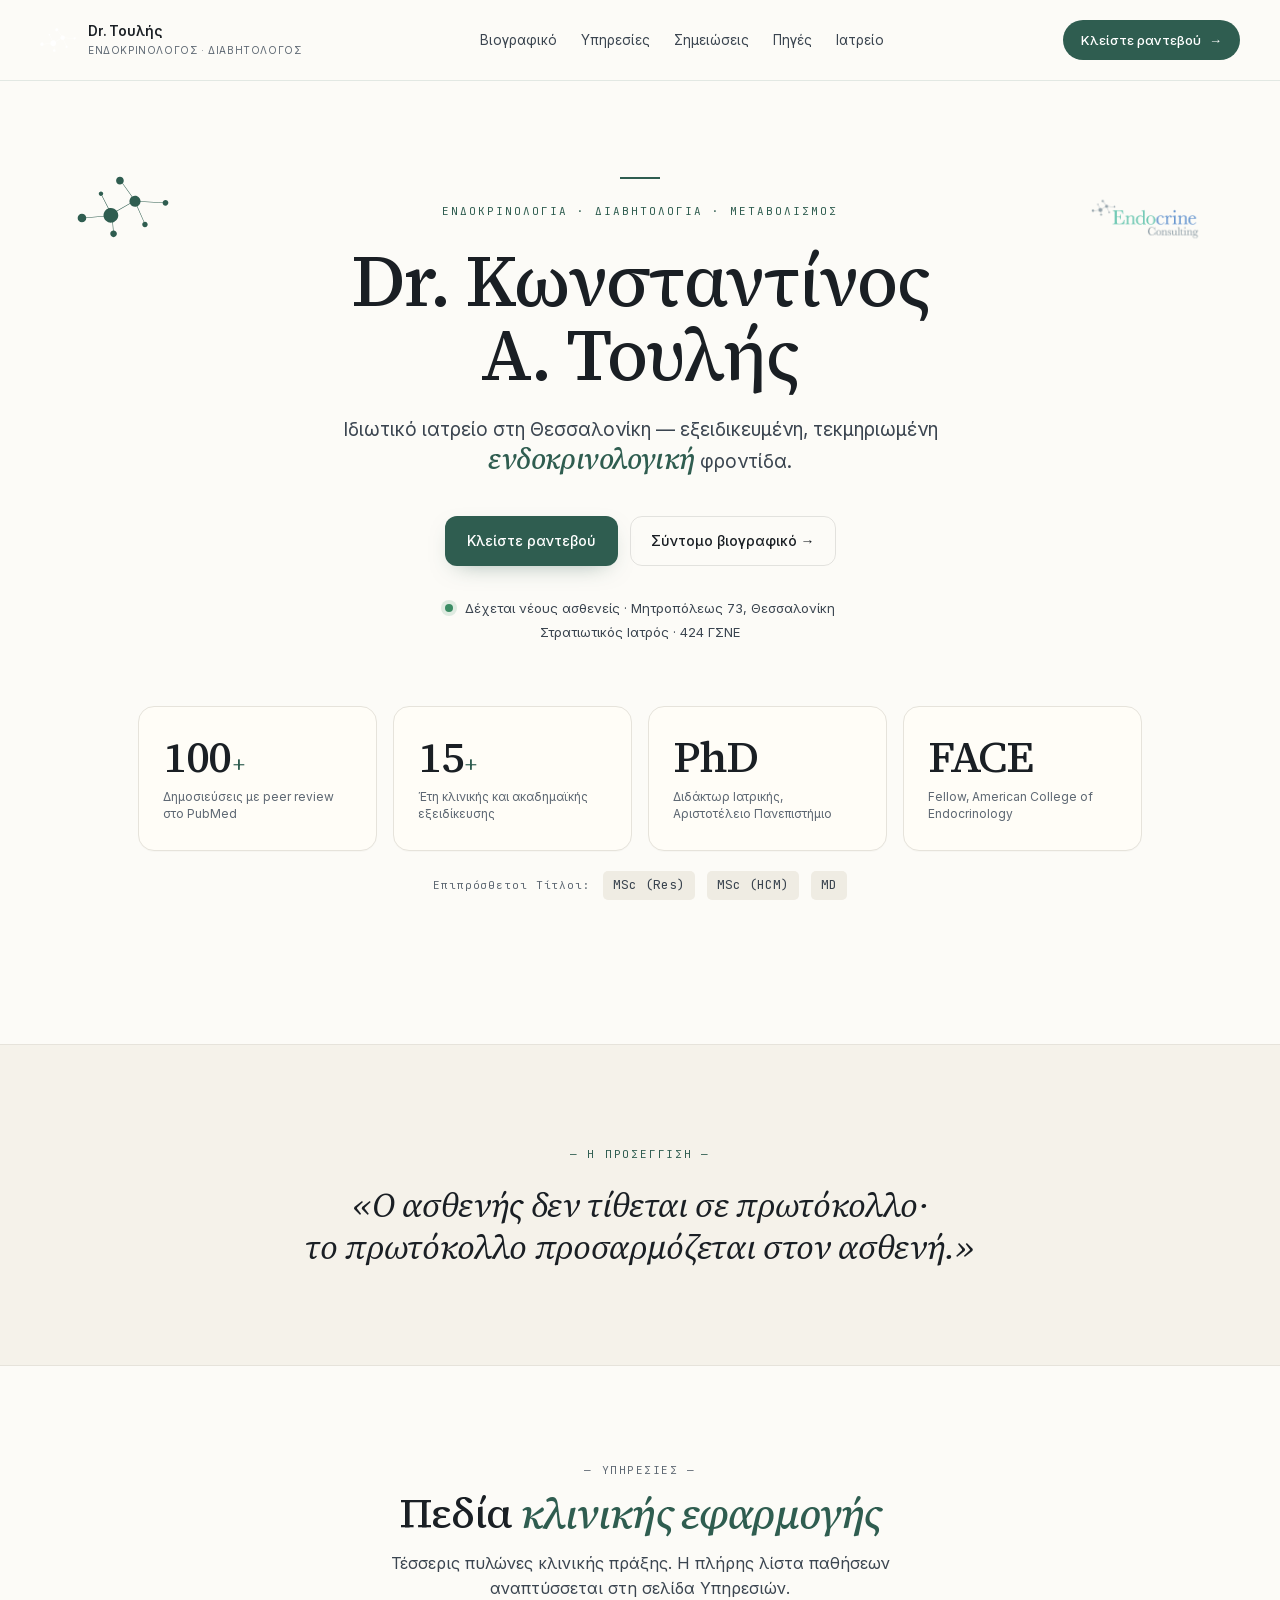
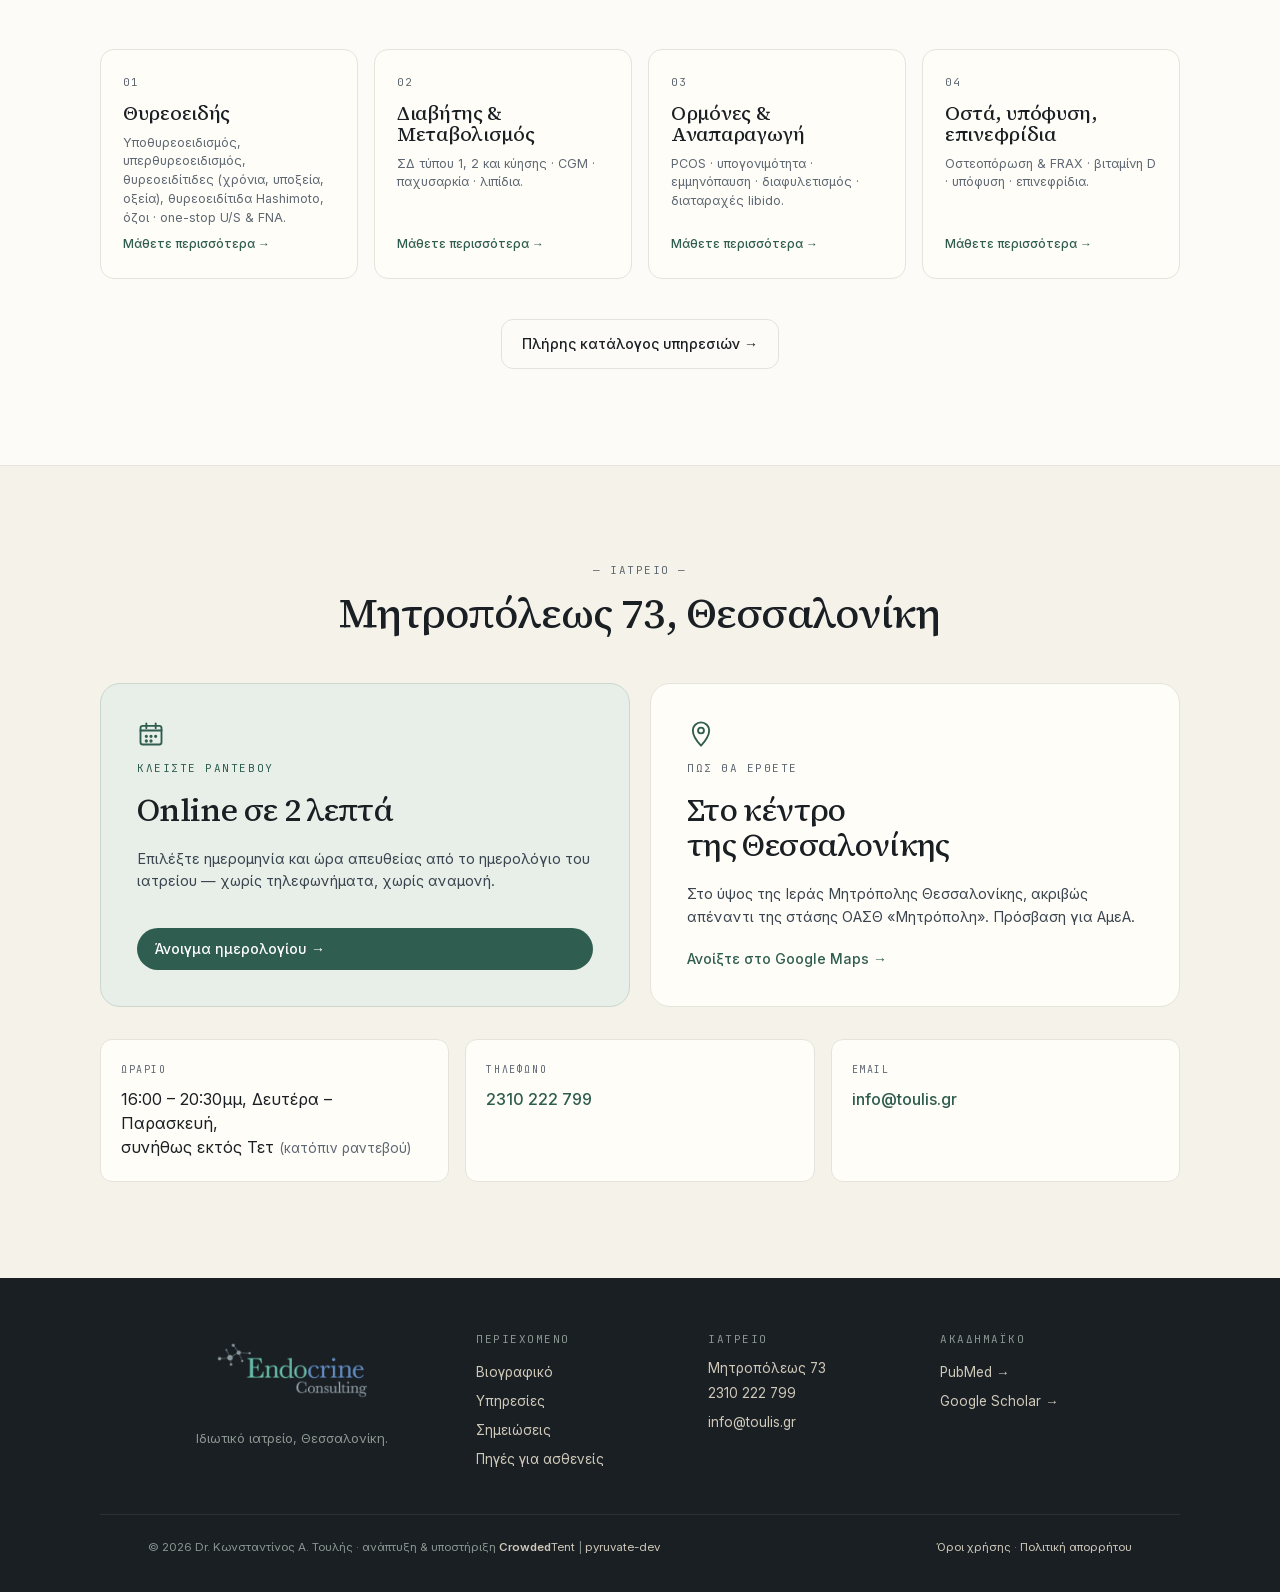
==== commit f6f1927f: "nav: remove inactive EL/EN toggle (option A) - Stripped <span class="nav__lang"><b>EL</b> / EN</span" ====
--- a/index.html
+++ b/index.html
@@ -85,7 +85,6 @@
         <li><a href="/resources/">Πηγές</a></li>
         <li><a href="/contact/">Ιατρείο</a></li>
       </ul>
-      <span class="nav__lang" aria-label="Γλώσσα"><b>EL</b> / EN</span>
       <a class="nav__cta" href="https://appointment-booking.pages.dev" target="_blank" rel="noopener">Κλείστε ραντεβού</a>
     </nav>
   </header>
--- a/assets/css/globals.min.css
+++ b/assets/css/globals.min.css
@@ -1 +1 @@
-*,*::before,*::after{box-sizing:border-box}*{margin:0}html,body{height:100%}html{scroll-behavior:smooth;-webkit-text-size-adjust:100%}img,picture,svg,video{display:block;max-width:100%;height:auto}input,button,textarea,select{font:inherit;color:inherit}button{background:0;border:0;padding:0;cursor:pointer}a{color:inherit;text-decoration:none}body{font-family:var(--font-sans);font-size:15px;line-height:1.55;color:var(--ink);background:var(--bg-warm);-webkit-font-smoothing:antialiased;-moz-osx-font-smoothing:grayscale;text-rendering:optimizeLegibility}.serif{font-family:var(--font-serif);font-weight:500;letter-spacing:-.02em}.mono{font-family:var(--font-mono)}.eyebrow{font-family:var(--font-mono);font-size:11px;letter-spacing:.14em;text-transform:uppercase;color:var(--muted)}h1,h2,h3{font-family:var(--font-serif);font-weight:500;letter-spacing:-.02em;line-height:1.05}h1{font-size:clamp(42px,6vw,72px);line-height:1.02}h2{font-size:clamp(30px,4vw,42px)}h3{font-size:20px;letter-spacing:-.015em}p{color:var(--ink-2)}a:focus-visible,button:focus-visible,[tabindex]:focus-visible{outline:2px solid var(--accent);outline-offset:3px;border-radius:4px}.container{width:100%;max-width:1200px;margin-inline:auto;padding-inline:var(--sp-6)}@media(min-width:768px){.container{padding-inline:var(--sp-10)}}.skip-link{position:absolute;top:-100px;left:var(--sp-4);background:var(--ink);color:#fff;padding:var(--sp-3) var(--sp-5);border-radius:var(--r-chip);z-index:1000;transition:top 120ms}.skip-link:focus{top:var(--sp-4)}.sr-only{position:absolute;width:1px;height:1px;padding:0;margin:-1px;overflow:hidden;clip:rect(0,0,0,0);white-space:nowrap;border:0}@media(prefers-reduced-motion:reduce){*,*::before,*::after{animation-duration:.01ms !important;animation-iteration-count:1 !important;transition-duration:.01ms !important;scroll-behavior:auto !important}}.site-header{position:sticky;top:0;z-index:50;background:var(--bg-warm);border-bottom:1px solid rgba(47,93,80,0.12);backdrop-filter:saturate(140%) blur(8px)}.nav{display:flex;align-items:center;gap:var(--sp-6);padding:var(--sp-5) var(--sp-10);font-size:13.5px}.nav__logo{display:flex;align-items:center;gap:var(--sp-3);font-weight:600;letter-spacing:-.01em;color:var(--ink)}.nav__logo-mark{width:36px;height:36px;flex-shrink:0;display:block;object-fit:contain}.nav__logo small{display:block;font-size:10px;font-weight:400;color:var(--muted);letter-spacing:.06em;text-transform:uppercase;margin-top:1px}.nav__links{display:flex;gap:var(--sp-6);margin:0 auto;padding:0;list-style:none;color:var(--ink-2)}.nav__links a{transition:color 150ms}.nav__links a:hover,.nav__links a[aria-current="page"]{color:var(--accent)}.nav__lang{font-family:var(--font-mono);font-size:11px;padding:4px 10px;border-radius:var(--r-chip);border:1px solid var(--line-dash);color:var(--muted);letter-spacing:.04em}.nav__lang b{color:var(--ink)}.nav__cta{background:var(--accent);color:#fff;padding:10px 18px;border-radius:var(--r-pill);font-size:13px;font-weight:500;display:inline-flex;align-items:center;gap:var(--sp-2);transition:background 150ms}.nav__cta::after{content:"→"}.nav__cta:hover{background:var(--accent-dark)}.nav__toggle{position:absolute;width:1px;height:1px;overflow:hidden;clip:rect(0 0 0 0);white-space:nowrap}.nav__hamburger{display:none}@media(max-width:768px){.nav{flex-wrap:wrap;gap:var(--sp-3);padding:var(--sp-4) var(--sp-5);position:relative}.nav__logo{margin-right:auto}.nav__logo small{display:none}.nav__hamburger{display:flex;flex-direction:column;justify-content:space-between;width:28px;height:22px;cursor:pointer;padding:0}.nav__hamburger-bar{display:block;width:100%;height:2px;background:var(--ink);border-radius:1px;transition:transform 220ms ease,opacity 180ms ease;transform-origin:center}.nav__toggle:focus-visible+.nav__hamburger{outline:2px solid var(--accent);outline-offset:4px;border-radius:4px}.nav__links,.nav__lang{display:none}.nav__toggle:checked ~ .nav__links{display:flex;flex-direction:column;flex-basis:100%;margin:var(--sp-3) 0 0;padding:var(--sp-3) 0 0;border-top:1px solid var(--line);gap:0}.nav__toggle:checked ~ .nav__links li{border-bottom:1px dashed var(--line)}.nav__toggle:checked ~ .nav__links li:last-child{border-bottom:0}.nav__toggle:checked ~ .nav__links a{display:block;padding:var(--sp-3) 0;font-size:16px}.nav__toggle:checked ~ .nav__lang{display:inline-block;flex-basis:100%;margin-top:var(--sp-3);padding-top:var(--sp-3);border-top:1px dashed var(--line)}.nav__toggle:checked+.nav__hamburger .nav__hamburger-bar:nth-child(1){transform:translateY(10px) rotate(45deg)}.nav__toggle:checked+.nav__hamburger .nav__hamburger-bar:nth-child(2){opacity:0}.nav__toggle:checked+.nav__hamburger .nav__hamburger-bar:nth-child(3){transform:translateY(-10px) rotate(-45deg)}}.site-footer{background:var(--ink);color:#cfc9b9;padding:56px 0 32px;font-size:14px}.site-footer a{color:#cfc9b9;display:inline-block;padding:4px 0}.site-footer a:hover{color:#fff}.site-footer .nav__logo{color:#fcfbf7}.site-footer .nav__logo small{color:#8a968f}.site-footer .footer__tag{margin-top:var(--sp-3);color:#8a968f;font-size:12.5px;line-height:1.6;max-width:260px}.footer-brand-col{text-align:center}.footer-brand-col .footer__tag{max-width:none;margin:var(--sp-4) auto 0;font-size:13px}.footer-brand{display:inline-block;line-height:0;width:180px;height:72px;transition:transform 220ms ease,opacity 220ms ease;opacity:.92}.footer-brand:hover,.footer-brand:focus-visible{transform:translateY(-1px);opacity:1}.footer-brand__img{width:100%;height:100%;object-fit:contain;display:block}.footer-grid{display:grid;grid-template-columns:1.5fr 1fr 1fr 1fr;gap:40px;align-items:start;max-width:1080px;margin-inline:auto;padding-inline:var(--sp-12)}.footer-grid h3{font-family:var(--font-mono);font-size:11px;letter-spacing:.14em;text-transform:uppercase;color:#8a968f;font-weight:400;margin-bottom:var(--sp-3)}.footer-grid ul{list-style:none;padding:0}.footer-grid li{font-size:13.5px}.footer-bar{max-width:1080px;margin:40px auto 0;padding:20px var(--sp-12) 0;border-top:1px solid rgba(255,255,255,0.08);display:flex;justify-content:space-between;flex-wrap:wrap;gap:var(--sp-4);color:#8a968f;font-size:11.5px}.footer-bar a{color:#cfc9b9}@media(max-width:900px){.footer-grid{grid-template-columns:1fr 1fr;gap:var(--sp-8)}}@media(max-width:560px){.footer-grid{grid-template-columns:1fr;padding-inline:var(--sp-6)}.footer-bar{padding-inline:var(--sp-6)}}.page-shell{min-height:60vh;display:grid;place-items:center;padding:var(--sp-16) var(--sp-6);text-align:center}.page-shell h1{color:var(--ink)}.page-shell p{color:var(--muted);margin-top:var(--sp-4);max-width:56ch}.page-shell__links{list-style:none;padding:0;margin:var(--sp-6) 0 0;display:flex;flex-wrap:wrap;gap:var(--sp-3) var(--sp-6);justify-content:center;font-size:14px}.page-shell__links a{color:var(--accent);text-decoration:none;border-bottom:1px solid var(--line-dash)}.page-shell__links a:hover{border-bottom-color:var(--accent)}.page-shell__cta{margin-top:var(--sp-8)}+*,*::before,*::after{box-sizing:border-box}*{margin:0}html,body{height:100%}html{scroll-behavior:smooth;-webkit-text-size-adjust:100%}img,picture,svg,video{display:block;max-width:100%;height:auto}input,button,textarea,select{font:inherit;color:inherit}button{background:0;border:0;padding:0;cursor:pointer}a{color:inherit;text-decoration:none}body{font-family:var(--font-sans);font-size:15px;line-height:1.55;color:var(--ink);background:var(--bg-warm);-webkit-font-smoothing:antialiased;-moz-osx-font-smoothing:grayscale;text-rendering:optimizeLegibility}.serif{font-family:var(--font-serif);font-weight:500;letter-spacing:-.02em}.mono{font-family:var(--font-mono)}.eyebrow{font-family:var(--font-mono);font-size:11px;letter-spacing:.14em;text-transform:uppercase;color:var(--muted)}h1,h2,h3{font-family:var(--font-serif);font-weight:500;letter-spacing:-.02em;line-height:1.05}h1{font-size:clamp(42px,6vw,72px);line-height:1.02}h2{font-size:clamp(30px,4vw,42px)}h3{font-size:20px;letter-spacing:-.015em}p{color:var(--ink-2)}a:focus-visible,button:focus-visible,[tabindex]:focus-visible{outline:2px solid var(--accent);outline-offset:3px;border-radius:4px}.container{width:100%;max-width:1200px;margin-inline:auto;padding-inline:var(--sp-6)}@media(min-width:768px){.container{padding-inline:var(--sp-10)}}.skip-link{position:absolute;top:-100px;left:var(--sp-4);background:var(--ink);color:#fff;padding:var(--sp-3) var(--sp-5);border-radius:var(--r-chip);z-index:1000;transition:top 120ms}.skip-link:focus{top:var(--sp-4)}.sr-only{position:absolute;width:1px;height:1px;padding:0;margin:-1px;overflow:hidden;clip:rect(0,0,0,0);white-space:nowrap;border:0}@media(prefers-reduced-motion:reduce){*,*::before,*::after{animation-duration:.01ms !important;animation-iteration-count:1 !important;transition-duration:.01ms !important;scroll-behavior:auto !important}}.site-header{position:sticky;top:0;z-index:50;background:var(--bg-warm);border-bottom:1px solid rgba(47,93,80,0.12);backdrop-filter:saturate(140%) blur(8px)}.nav{display:flex;align-items:center;gap:var(--sp-6);padding:var(--sp-5) var(--sp-10);font-size:13.5px}.nav__logo{display:flex;align-items:center;gap:var(--sp-3);font-weight:600;letter-spacing:-.01em;color:var(--ink)}.nav__logo-mark{width:36px;height:36px;flex-shrink:0;display:block;object-fit:contain}.nav__logo small{display:block;font-size:10px;font-weight:400;color:var(--muted);letter-spacing:.06em;text-transform:uppercase;margin-top:1px}.nav__links{display:flex;gap:var(--sp-6);margin:0 auto;padding:0;list-style:none;color:var(--ink-2)}.nav__links a{transition:color 150ms}.nav__links a:hover,.nav__links a[aria-current="page"]{color:var(--accent)}.nav__cta{background:var(--accent);color:#fff;padding:10px 18px;border-radius:var(--r-pill);font-size:13px;font-weight:500;display:inline-flex;align-items:center;gap:var(--sp-2);transition:background 150ms}.nav__cta::after{content:"→"}.nav__cta:hover{background:var(--accent-dark)}.nav__toggle{position:absolute;width:1px;height:1px;overflow:hidden;clip:rect(0 0 0 0);white-space:nowrap}.nav__hamburger{display:none}@media(max-width:768px){.nav{flex-wrap:wrap;gap:var(--sp-3);padding:var(--sp-4) var(--sp-5);position:relative}.nav__logo{margin-right:auto}.nav__logo small{display:none}.nav__hamburger{display:flex;flex-direction:column;justify-content:space-between;width:28px;height:22px;cursor:pointer;padding:0}.nav__hamburger-bar{display:block;width:100%;height:2px;background:var(--ink);border-radius:1px;transition:transform 220ms ease,opacity 180ms ease;transform-origin:center}.nav__toggle:focus-visible+.nav__hamburger{outline:2px solid var(--accent);outline-offset:4px;border-radius:4px}.nav__links{display:none}.nav__toggle:checked ~ .nav__links{display:flex;flex-direction:column;flex-basis:100%;margin:var(--sp-3) 0 0;padding:var(--sp-3) 0 0;border-top:1px solid var(--line);gap:0}.nav__toggle:checked ~ .nav__links li{border-bottom:1px dashed var(--line)}.nav__toggle:checked ~ .nav__links li:last-child{border-bottom:0}.nav__toggle:checked ~ .nav__links a{display:block;padding:var(--sp-3) 0;font-size:16px}.nav__toggle:checked+.nav__hamburger .nav__hamburger-bar:nth-child(1){transform:translateY(10px) rotate(45deg)}.nav__toggle:checked+.nav__hamburger .nav__hamburger-bar:nth-child(2){opacity:0}.nav__toggle:checked+.nav__hamburger .nav__hamburger-bar:nth-child(3){transform:translateY(-10px) rotate(-45deg)}}.site-footer{background:var(--ink);color:#cfc9b9;padding:56px 0 32px;font-size:14px}.site-footer a{color:#cfc9b9;display:inline-block;padding:4px 0}.site-footer a:hover{color:#fff}.site-footer .nav__logo{color:#fcfbf7}.site-footer .nav__logo small{color:#8a968f}.site-footer .footer__tag{margin-top:var(--sp-3);color:#8a968f;font-size:12.5px;line-height:1.6;max-width:260px}.footer-brand-col{text-align:center}.footer-brand-col .footer__tag{max-width:none;margin:var(--sp-4) auto 0;font-size:13px}.footer-brand{display:inline-block;line-height:0;width:180px;height:72px;transition:transform 220ms ease,opacity 220ms ease;opacity:.92}.footer-brand:hover,.footer-brand:focus-visible{transform:translateY(-1px);opacity:1}.footer-brand__img{width:100%;height:100%;object-fit:contain;display:block}.footer-grid{display:grid;grid-template-columns:1.5fr 1fr 1fr 1fr;gap:40px;align-items:start;max-width:1080px;margin-inline:auto;padding-inline:var(--sp-12)}.footer-grid h3{font-family:var(--font-mono);font-size:11px;letter-spacing:.14em;text-transform:uppercase;color:#8a968f;font-weight:400;margin-bottom:var(--sp-3)}.footer-grid ul{list-style:none;padding:0}.footer-grid li{font-size:13.5px}.footer-bar{max-width:1080px;margin:40px auto 0;padding:20px var(--sp-12) 0;border-top:1px solid rgba(255,255,255,0.08);display:flex;justify-content:space-between;flex-wrap:wrap;gap:var(--sp-4);color:#8a968f;font-size:11.5px}.footer-bar a{color:#cfc9b9}@media(max-width:900px){.footer-grid{grid-template-columns:1fr 1fr;gap:var(--sp-8)}}@media(max-width:560px){.footer-grid{grid-template-columns:1fr;padding-inline:var(--sp-6)}.footer-bar{padding-inline:var(--sp-6)}}.page-shell{min-height:60vh;display:grid;place-items:center;padding:var(--sp-16) var(--sp-6);text-align:center}.page-shell h1{color:var(--ink)}.page-shell p{color:var(--muted);margin-top:var(--sp-4);max-width:56ch}.page-shell__links{list-style:none;padding:0;margin:var(--sp-6) 0 0;display:flex;flex-wrap:wrap;gap:var(--sp-3) var(--sp-6);justify-content:center;font-size:14px}.page-shell__links a{color:var(--accent);text-decoration:none;border-bottom:1px solid var(--line-dash)}.page-shell__links a:hover{border-bottom-color:var(--accent)}.page-shell__cta{margin-top:var(--sp-8)}
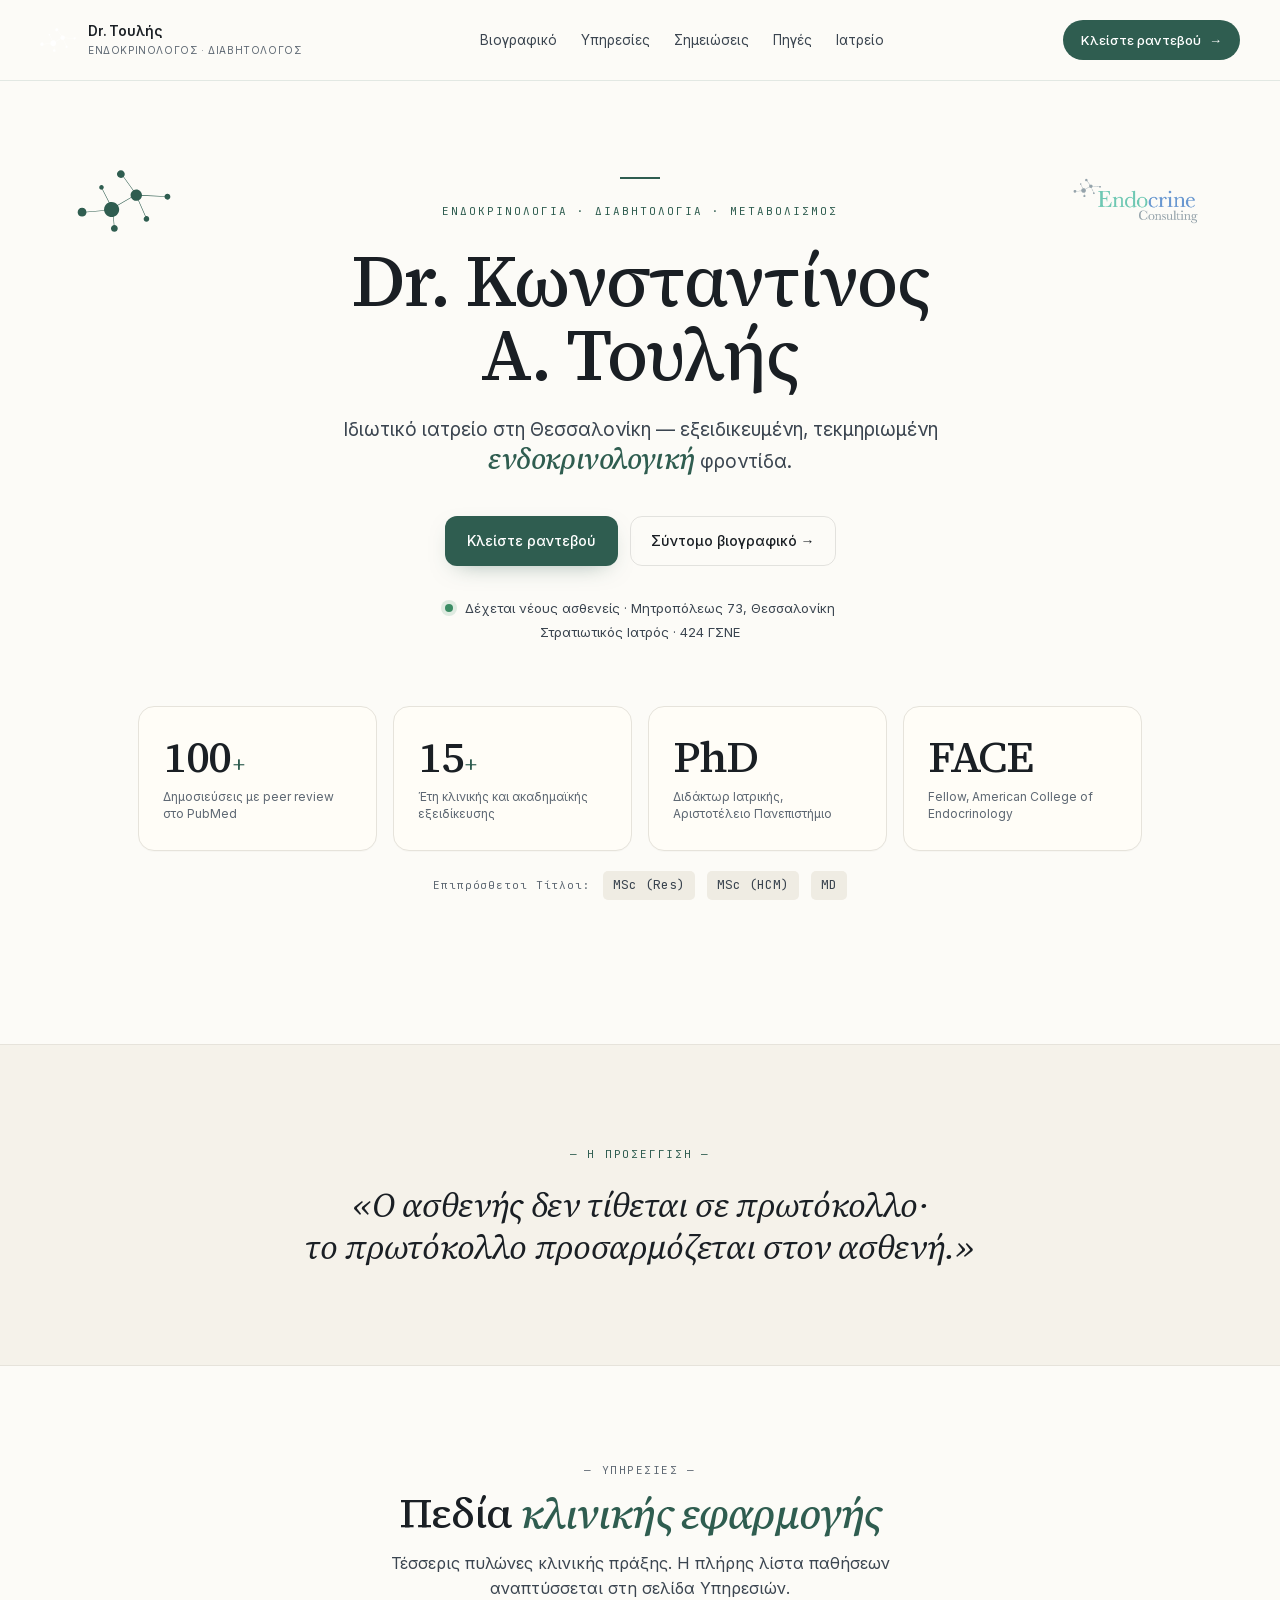
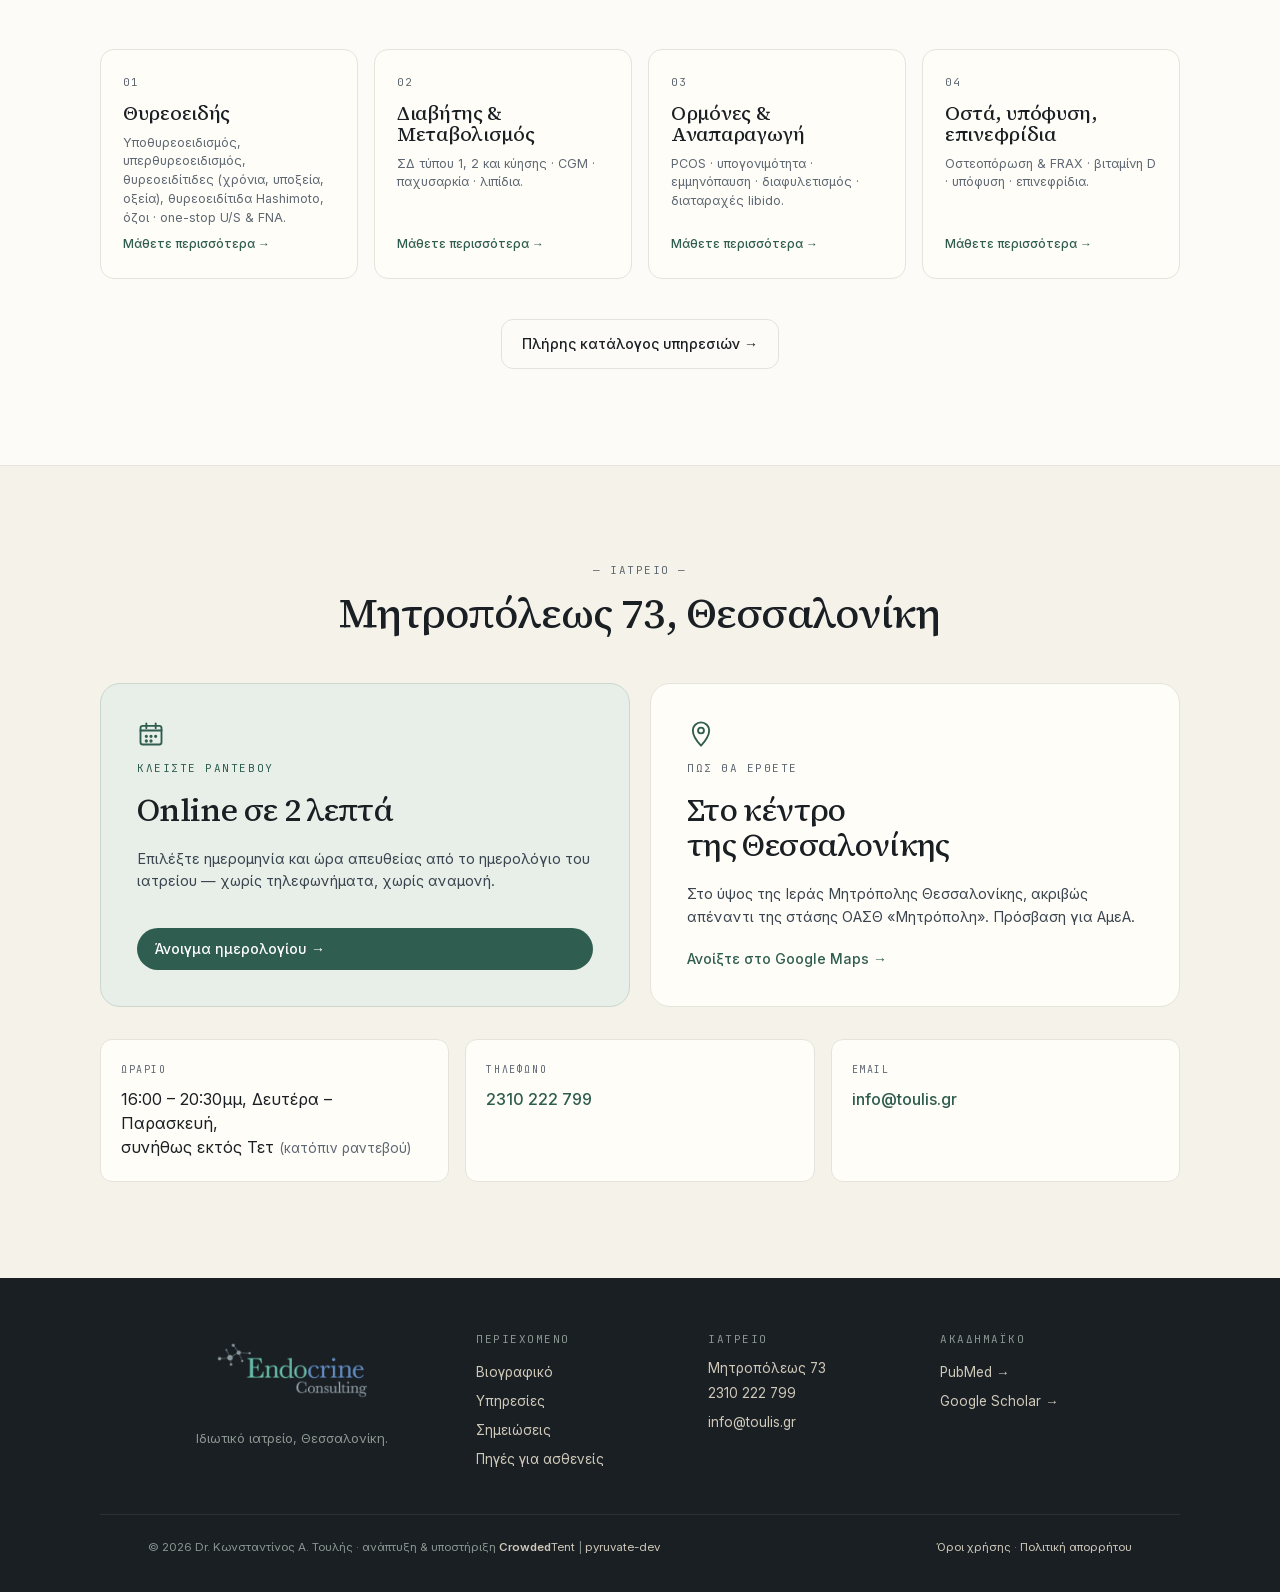
==== commit 828fae18: "seo: add Google Search Console verification meta tag Added <meta name="google-site-verification"> to" ====
--- a/index.html
+++ b/index.html
@@ -3,6 +3,7 @@
 <head>
   <meta charset="utf-8" />
   <meta name="viewport" content="width=device-width, initial-scale=1" />
+  <meta name="google-site-verification" content="i_T2_HJzKB1rtnhogPII3BjfGcan-4gsO_Sw3jSdMsA" />
   <title>Dr. Κωνσταντίνος Α. Τουλής — Ενδοκρινολόγος · Θεσσαλονίκη</title>
   <meta name="description" content="Εξειδικευμένη ενδοκρινολογική φροντίδα στη Θεσσαλονίκη. Θυρεοειδής, διαβήτης, οστεοπόρωση, PCOS. Ιατρείο: Μητροπόλεως 73. Online ραντεβού." />
 
--- a/assets/css/components.min.css
+++ b/assets/css/components.min.css
@@ -1 +1 @@
-.hero{background:var(--bg-warm);padding-top:var(--sp-24);padding-bottom:var(--sp-12);position:relative}.hero__flank{position:absolute;top:var(--sp-20);z-index:1;pointer-events:none}.hero__flank--l{left:clamp(var(--sp-6),6vw,120px)}.hero__flank--r{right:clamp(var(--sp-6),6vw,120px)}.hero__flank-atoms{width:92px;height:92px}.hero__flank-legacy{width:116px;height:auto}.hero__flank-mobile{display:none}@media(max-width:1100px){.hero__flank{display:none}.hero__flank-mobile{display:block;margin:0 auto var(--sp-5)}}.hero__inner{max-width:820px;margin:0 auto;padding:0 var(--sp-12);text-align:center}.hero__rule{width:40px;height:2px;background:var(--accent);margin:0 auto}.hero__eyebrow{margin-top:var(--sp-6);color:var(--accent);letter-spacing:.18em}.hero__title{margin:var(--sp-6) 0;font-size:clamp(42px,6vw,72px);line-height:1.02}.hero__sub{font-size:19px;line-height:1.55;color:var(--ink-2);max-width:54ch;margin:0 auto var(--sp-10)}.hero__em{font-style:italic;color:var(--accent);font-size:1.5em;line-height:1;vertical-align:-.04em}.hero__actions{display:flex;gap:var(--sp-3);justify-content:center;flex-wrap:wrap}.hero__availability-group{display:inline-flex;flex-direction:column;align-items:center;margin-top:var(--sp-8);gap:var(--sp-1)}.hero__availability{margin:0;display:inline-flex;align-items:center;gap:var(--sp-3);font-size:13px;color:var(--ink-2)}.hero__dot{width:8px;height:8px;border-radius:50%;background:var(--ok);box-shadow:0 0 0 4px var(--ok-ring);flex-shrink:0}@media(prefers-reduced-motion:no-preference){.hero__dot{animation:pulse-ok 2.4s ease-out infinite}}@keyframes pulse-ok{0%{box-shadow:0 0 0 0 rgba(59,140,100,0.5)}70%{box-shadow:0 0 0 10px rgba(59,140,100,0)}100%{box-shadow:0 0 0 0 rgba(59,140,100,0)}}.btn{display:inline-flex;align-items:center;gap:var(--sp-2);font-family:inherit;font-size:14px;font-weight:500;padding:14px 22px;border-radius:12px;cursor:pointer;text-decoration:none;transition:background 150ms,color 150ms,border-color 150ms,transform 150ms}.btn--primary{background:var(--accent);color:#fff;border:0;box-shadow:var(--shadow-raised)}.btn--primary:hover{background:var(--accent-dark);transform:translateY(-1px)}.btn--ghost{background:transparent;border:1px solid var(--line-dash);color:var(--ink);padding:13px 20px}.btn--ghost:hover{border-color:var(--accent);color:var(--accent)}.stats{max-width:1100px;margin:var(--sp-16) auto 0;padding:0 var(--sp-12) var(--sp-24)}.stats__grid{display:grid;grid-template-columns:repeat(4,1fr);gap:var(--sp-4)}.stat-card{background:var(--card);border:1px solid var(--line);border-radius:16px;padding:28px 24px;box-shadow:var(--shadow-card)}.stat-card__big{font-family:var(--font-serif);font-weight:500;font-size:44px;letter-spacing:-.03em;line-height:1;color:var(--ink)}.stat-card__big sup{font-size:22px;color:var(--accent);vertical-align:baseline;font-feature-settings:normal;margin-left:2px}.stat-card__cap{font-size:12px;color:var(--muted);margin-top:10px;line-height:1.4}.creds{display:flex;justify-content:center;gap:var(--sp-3);margin-top:var(--sp-5);flex-wrap:wrap;align-items:center}.creds__label{font-family:var(--font-mono);font-size:11px;letter-spacing:.08em;color:var(--muted)}.cred-pill{font-family:var(--font-mono);font-size:13px;padding:4px 10px;border-radius:5px;background:var(--paper-2);color:var(--ink-2)}.approach{background:var(--paper);padding:var(--sp-24) var(--sp-12);border-top:1px solid var(--line);border-bottom:1px solid var(--line)}.approach__inner{max-width:820px;margin:0 auto;text-align:center}.approach__label{font-family:var(--font-mono);font-size:11px;letter-spacing:.16em;text-transform:uppercase;color:var(--accent)}.approach__quote{font-family:var(--font-serif);font-style:italic;font-weight:400;font-size:clamp(24px,3.4vw,34px);line-height:1.25;margin:var(--sp-5) 0 0;color:var(--ink);letter-spacing:-.01em}.tease{background:var(--bg-warm);padding:var(--sp-24) var(--sp-12)}.tease__inner{max-width:1080px;margin:0 auto}.tease__head{text-align:center;margin-bottom:var(--sp-12)}.tease__label{font-family:var(--font-mono);font-size:11px;letter-spacing:.14em;text-transform:uppercase;color:var(--muted)}.tease__title{font-size:clamp(30px,4vw,42px);line-height:1.05;margin:var(--sp-3) 0 var(--sp-4)}.tease__title em{font-style:italic;color:var(--accent)}.tease__sub{font-size:16px;color:var(--ink-2);margin:0 auto;max-width:56ch}.tease__grid{display:grid;grid-template-columns:repeat(4,1fr);gap:var(--sp-4)}.tease-card{background:var(--card);border:1px solid var(--line);border-radius:var(--r-card);padding:24px 22px;display:flex;flex-direction:column;gap:var(--sp-2);min-height:170px;text-decoration:none;color:inherit;transition:border-color 150ms,transform 150ms}.tease-card:hover{border-color:var(--accent);transform:translateY(-2px)}.tease-card__num{font-family:var(--font-mono);font-size:11px;color:var(--muted);letter-spacing:.08em}.tease-card__title{font-family:var(--font-serif);font-weight:500;font-size:20px;letter-spacing:-.015em;margin:var(--sp-1) 0 2px}.tease-card__desc{font-size:12.5px;color:var(--muted);flex:1;line-height:1.5}.tease-card__link{font-size:12px;color:var(--accent);font-weight:500;margin-top:auto}.tease__cta-row{text-align:center;margin-top:var(--sp-10)}.practice{background:var(--paper);padding:var(--sp-24) var(--sp-12);border-top:1px solid var(--line)}.practice__inner{max-width:1080px;margin:0 auto}.practice__head{text-align:center;margin-bottom:var(--sp-12)}.practice__label{font-family:var(--font-mono);font-size:11px;letter-spacing:.14em;text-transform:uppercase;color:var(--muted)}.practice__title{font-size:clamp(30px,4vw,42px);line-height:1.05;margin:var(--sp-3) 0 0}.practice__row{display:grid;grid-template-columns:1fr 1fr;gap:var(--sp-5)}.practice-card{background:var(--card);border:1px solid var(--line);border-radius:var(--r-card-lg);padding:36px;display:flex;flex-direction:column;gap:var(--sp-3);min-height:240px;text-decoration:none;color:inherit;transition:transform 150ms,box-shadow 150ms}.practice-card:hover{transform:translateY(-2px);box-shadow:var(--shadow-hero)}.practice-card--booking{background:var(--accent-sage);border-color:var(--accent-sage-border)}.practice-card__icon{width:28px;height:28px;color:var(--accent);flex-shrink:0}.practice-card__label{font-family:var(--font-mono);font-size:11px;letter-spacing:.14em;text-transform:uppercase;color:var(--muted)}.practice-card--booking .practice-card__label{color:var(--accent);opacity:1}.practice-card__title{font-family:var(--font-serif);font-weight:500;font-size:clamp(24px,3vw,32px);letter-spacing:-.02em;margin:var(--sp-1) 0 var(--sp-2);line-height:1.1}.practice-card__desc{font-size:14.5px;color:var(--ink-2);line-height:1.55;flex:1}.practice-card--booking .practice-card__desc{color:var(--ink-2)}.practice-card__cta{font-size:14px;font-weight:500;color:var(--accent);display:inline-flex;align-items:center;gap:var(--sp-2);margin-top:var(--sp-2)}.practice-card--booking .practice-card__cta{background:var(--accent);color:#fff;padding:10px 18px;border-radius:var(--r-pill);margin-top:var(--sp-4);transition:background-color 160ms ease,transform 160ms ease}.practice-card--booking:hover .practice-card__cta,.practice-card--booking:focus-visible .practice-card__cta{background:var(--accent-dark);transform:translateX(2px)}.practice__meta{display:grid;grid-template-columns:repeat(3,1fr);gap:var(--sp-4);margin-top:var(--sp-8)}.meta-card{background:var(--card);border:1px solid var(--line);border-radius:12px;padding:22px 20px}.meta-card__label{font-family:var(--font-mono);font-size:10px;letter-spacing:.16em;text-transform:uppercase;color:var(--muted);margin-bottom:10px}.meta-card__value{font-size:16px;color:var(--ink);line-height:1.5}.meta-card__tail{color:var(--muted);font-size:13.5px}.meta-card__link{font-size:16px;color:var(--accent);font-weight:500}.meta-card__link:hover{text-decoration:underline}.bio-hero{background:radial-gradient(ellipse at top left,#f0f5f2 0,transparent 55%),radial-gradient(ellipse at bottom right,#f7f1e6 0,transparent 50%),var(--bg-editor)}.bio-hero__inner{max-width:1280px;margin:0 auto;display:grid;grid-template-columns:1.1fr 1fr;gap:72px;padding:72px var(--sp-12) 96px;align-items:start}.bio-hero__title{font-size:clamp(40px,5.4vw,64px);line-height:1.02;margin:var(--sp-5) 0 var(--sp-10)}.bio-hero__accent{font-style:italic;color:var(--accent)}.bio-hero__lede,.bio-hero__p{font-size:16px;line-height:1.7;color:var(--ink-2);margin:0 0 var(--sp-5)}.bio-portrait{width:100%}@media(min-width:1024px){.bio-portrait{position:sticky;top:var(--sp-10)}}.bio-portrait__card{background:var(--card);border:1px solid rgba(0,0,0,0.06);border-radius:var(--r-hero);padding:8px;box-shadow:var(--shadow-portrait)}.bio-portrait__image{width:100%;height:auto;display:block;border-radius:18px;aspect-ratio:4 / 5;object-fit:cover;background:var(--paper-2)}.bio-portrait__meta{padding:20px 20px 8px}.bio-portrait__name{font-size:22px;letter-spacing:-.02em;color:var(--ink);margin:0}.bio-portrait__sub{font-size:13px;color:var(--muted);margin:2px 0 0}.bio-portrait__role{font-size:12px;line-height:1.45;color:var(--muted);margin:8px 0 0;padding-top:8px;border-top:1px dashed var(--line)}.bio-portrait__role-sep{display:inline-block;margin:0 4px;color:var(--accent-2)}.bio-portrait__creds{display:flex;flex-wrap:wrap;gap:6px;padding:14px 20px 20px;margin:0;list-style:none}.timeline{background:var(--bg-warm);padding:var(--sp-24) var(--sp-12);border-top:1px solid var(--line)}.timeline__inner{max-width:900px;margin:0 auto}.timeline__head{margin-bottom:var(--sp-12)}.timeline__label{font-family:var(--font-mono);font-size:11px;letter-spacing:.16em;text-transform:uppercase;color:var(--accent)}.timeline__title{font-size:clamp(28px,3.6vw,38px);margin:var(--sp-3) 0 0}.timeline__note{font-size:13px;color:var(--muted);margin-top:10px}.timeline__list{list-style:none;padding:0;margin:0}.tl-row{display:grid;grid-template-columns:140px 1fr;gap:var(--sp-10);padding:var(--sp-6) 0;border-top:1px solid var(--line);align-items:start}.tl-row__year{font-family:var(--font-mono);font-size:14px;color:var(--muted)}.tl-row__title{font-size:19px;letter-spacing:-.015em;margin:0 0 6px;color:var(--ink);font-weight:500}.tl-row__detail{font-size:14.5px;color:var(--ink-2);line-height:1.6;margin:0}.publications{background:var(--paper);padding:var(--sp-24) var(--sp-12);border-top:1px solid var(--line)}.publications__inner{max-width:1080px;margin:0 auto}.publications__head{display:flex;align-items:baseline;justify-content:space-between;flex-wrap:wrap;gap:var(--sp-4);margin-bottom:var(--sp-10)}.publications__label{font-family:var(--font-mono);font-size:11px;letter-spacing:.16em;text-transform:uppercase;color:var(--accent)}.publications__title{font-size:clamp(28px,3.6vw,38px);margin:var(--sp-3) 0 0}.publications__pubmed{font-size:13px;color:var(--accent);font-weight:500}.publications__pubmed:hover{text-decoration:underline}.pub-stats{display:grid;grid-template-columns:repeat(3,1fr);gap:var(--sp-4);margin-bottom:var(--sp-8)}.pub-stat{background:var(--card);border:1px solid var(--line);border-radius:var(--r-card);padding:22px}.pub-stat__big{font-size:36px;letter-spacing:-.02em;line-height:1;margin:0;color:var(--ink);font-weight:500}.pub-stat__big sup{font-size:18px;color:var(--accent);vertical-align:baseline;margin-left:2px}.pub-stat__cap{font-size:12.5px;color:var(--muted);margin:8px 0 0;line-height:1.4}.pub-list{background:var(--card);border:1px solid var(--line);border-radius:var(--r-card);padding:8px var(--sp-6);list-style:none;margin:0}.pub{display:grid;grid-template-columns:64px 1fr auto;gap:var(--sp-5);align-items:baseline;padding:18px 0;border-bottom:1px dashed var(--line-dash)}.pub:last-child{border-bottom:0}.pub__yr{font-family:var(--font-mono);font-size:12px;color:var(--muted)}.pub__title{font-size:15px;letter-spacing:-.01em;line-height:1.4;margin:0;color:var(--ink);font-weight:500}.pub__journal{font-size:12.5px;color:var(--muted);font-style:italic;margin:4px 0 0}.pub__link{font-family:var(--font-mono);font-size:12px;color:var(--accent);font-weight:500;white-space:nowrap}.pub__link:hover{text-decoration:underline}.pub-list__note{margin-top:var(--sp-5);font-size:12.5px;color:var(--muted);text-align:center}.bio-cta{background:var(--bg-warm);padding:var(--sp-24) var(--sp-12) 120px;text-align:center;border-top:1px solid var(--line)}.bio-cta__title{font-size:clamp(28px,3.6vw,38px);margin:0 0 var(--sp-4);color:var(--ink)}.bio-cta__sub{font-size:17px;color:var(--ink-2);max-width:52ch;margin:0 auto var(--sp-9);line-height:1.55}.bio-cta__actions{display:flex;gap:var(--sp-3);justify-content:center;flex-wrap:wrap}.bio-cta__icon{width:16px;height:16px}.services-hero{padding:var(--sp-24) var(--sp-12) var(--sp-16);background:radial-gradient(ellipse at top right,#f0f5f2 0,transparent 55%),var(--bg-editor);border-bottom:1px solid var(--line)}.services-hero__inner{max-width:900px;margin:0 auto}.services-hero__title{font-size:clamp(36px,4.8vw,56px);line-height:1.05;letter-spacing:-.015em;margin:var(--sp-3) 0 var(--sp-6)}.services-hero__title em{font-style:italic;color:var(--accent)}.services-hero__lede{font-size:18px;line-height:1.6;color:var(--ink-2);max-width:62ch;margin:0 0 var(--sp-10)}.services-jump{display:flex;flex-wrap:wrap;gap:var(--sp-2) var(--sp-3);padding-top:var(--sp-6);border-top:1px dashed var(--line-dash)}.services-jump a{font-family:var(--font-mono);font-size:11.5px;letter-spacing:.04em;color:var(--ink-2);text-decoration:none;padding:6px 12px;border:1px solid var(--line);border-radius:var(--r-pill);background:var(--card);transition:border-color 150ms,color 150ms,background 150ms}.services-jump a:hover{border-color:var(--accent);color:var(--accent);background:var(--accent-soft)}.services-pillar{padding:var(--sp-20) var(--sp-12);border-bottom:1px solid var(--line);scroll-margin-top:var(--sp-12)}.services-pillar--alt{background:var(--bg-warm)}.services-pillar__inner{max-width:900px;margin:0 auto}.services-pillar__head{display:grid;grid-template-columns:auto 1fr;gap:var(--sp-6);align-items:end;margin-bottom:var(--sp-10);padding-bottom:var(--sp-6);border-bottom:1px solid var(--line)}.services-pillar__roman{font-family:var(--font-serif);font-style:italic;font-weight:400;font-size:clamp(56px,8vw,88px);line-height:.9;color:var(--accent-2);margin:0;letter-spacing:-.02em}.services-pillar__label{font-family:var(--font-mono);font-size:11px;letter-spacing:.16em;text-transform:uppercase;color:var(--muted);margin:0 0 var(--sp-2)}.services-pillar__title{font-size:clamp(26px,3.4vw,36px);letter-spacing:-.015em;margin:0;color:var(--ink)}.svc-list{list-style:none;margin:0;padding:0;display:flex;flex-direction:column}.svc-row{display:grid;grid-template-columns:56px 1fr;gap:var(--sp-6);align-items:baseline;padding:var(--sp-6) 0;border-bottom:1px dashed var(--line-dash);scroll-margin-top:var(--sp-12)}.svc-row:last-child{border-bottom:0}.svc-row__num{font-family:var(--font-mono);font-size:12px;letter-spacing:.06em;color:var(--muted);padding-top:4px}.svc-row__title{font-weight:500;font-size:clamp(20px,2.2vw,24px);line-height:1.25;letter-spacing:-.01em;color:var(--ink);margin:0 0 var(--sp-2)}.svc-row__desc{font-size:15.5px;line-height:1.6;color:var(--ink-2);margin:0;max-width:62ch}.svc-row__highlight{display:block;margin-top:var(--sp-2);padding:var(--sp-3) var(--sp-4);background:var(--accent-soft);border-left:2px solid var(--accent);border-radius:0 var(--r-chip) var(--r-chip) 0;font-weight:400;color:var(--ink);font-size:14.5px;line-height:1.55}.svc-row__highlight em{font-style:italic;color:var(--accent-dark)}.svc-figure{margin:var(--sp-12) auto 0;padding:0;max-width:720px;display:grid;grid-template-columns:280px 1fr;gap:var(--sp-6);align-items:end}.svc-figure img{width:100%;height:auto;display:block;border-radius:var(--r-card);border:1px solid var(--line);background:var(--paper-2);aspect-ratio:3 / 4;object-fit:cover}.svc-figure__cap{margin:0;padding-bottom:var(--sp-4);font-size:14px;line-height:1.65;color:var(--ink-2);font-style:italic;max-width:38ch}.svc-tech-link{display:block;margin:var(--sp-12) auto 0;max-width:560px;padding:var(--sp-8) var(--sp-7) var(--sp-7);text-align:center;text-decoration:none;color:inherit;background:var(--accent-soft);border:1px solid var(--line);border-radius:var(--r-card);box-shadow:0 1px 2px rgba(0,0,0,0.04);transition:background-color .25s ease,transform .25s ease}.svc-tech-link:hover,.svc-tech-link:focus-visible{background-color:var(--accent-sage);transform:translateY(-1px)}.svc-tech-link:focus-visible{outline:2px solid var(--accent);outline-offset:4px}.svc-tech-link__eyebrow{display:block;font-family:var(--font-mono);font-size:11px;letter-spacing:.14em;text-transform:uppercase;color:var(--ink-3);margin-bottom:var(--sp-3)}.svc-tech-link__title{display:block;font-size:clamp(22px,2.6vw,28px);line-height:1.2;font-style:italic;color:var(--accent);margin-bottom:var(--sp-3)}.svc-tech-link__arrow{display:inline-block;font-style:normal;margin-left:.25em;transition:transform .25s ease}.svc-tech-link:hover .svc-tech-link__arrow,.svc-tech-link:focus-visible .svc-tech-link__arrow{transform:translate(2px,-2px)}.svc-tech-link__desc{display:block;max-width:44ch;margin:0 auto;font-size:15px;line-height:1.65;color:var(--ink-2)}.contact-hero{padding:var(--sp-24) var(--sp-12) var(--sp-16);background:radial-gradient(ellipse at top right,#f0f5f2 0,transparent 55%),var(--bg-editor);border-bottom:1px solid var(--line)}.contact-hero__inner{max-width:900px;margin:0 auto}.contact-hero__title{font-size:clamp(36px,4.8vw,56px);line-height:1.05;letter-spacing:-.015em;margin:var(--sp-3) 0 var(--sp-6)}.contact-hero__title em{font-style:italic;color:var(--accent)}.contact-hero__lede{font-size:18px;line-height:1.6;color:var(--ink-2);max-width:62ch;margin:0}.contact-meta{padding:var(--sp-20) var(--sp-12);background:var(--bg-warm);border-bottom:1px solid var(--line)}.contact-meta__inner{max-width:1100px;margin:0 auto}.contact-meta__grid{list-style:none;margin:0;padding:0;display:grid;grid-template-columns:repeat(4,1fr);gap:var(--sp-6)}.contact-card{background:var(--card);border:1px solid var(--line);border-radius:var(--r-card);padding:var(--sp-6);display:flex;flex-direction:column;gap:var(--sp-2);box-shadow:var(--shadow-card)}.contact-card__label{font-family:var(--font-mono);font-size:11px;letter-spacing:.16em;text-transform:uppercase;color:var(--muted);margin:0}.contact-card__value{font-family:var(--font-serif);font-size:20px;line-height:1.35;color:var(--ink);margin:0}.contact-card__value a{color:var(--ink);text-decoration:none;border-bottom:1px solid var(--line-dash);transition:color 150ms,border-color 150ms}.contact-card__value a:hover{color:var(--accent);border-bottom-color:var(--accent)}.contact-card__sub{font-size:13px;line-height:1.5;color:var(--muted);margin:0}.contact-meta__cta{margin-top:var(--sp-12);padding-top:var(--sp-8);border-top:1px dashed var(--line-dash);display:flex;flex-wrap:wrap;align-items:center;gap:var(--sp-6)}.contact-meta__book{display:inline-flex;align-items:center;gap:var(--sp-3);background:var(--accent-sage);border:1px solid var(--accent-sage-border);border-radius:var(--r-pill);padding:var(--sp-4) var(--sp-6);font-weight:500;font-size:15px;color:var(--accent-dark);text-decoration:none;transition:background 150ms,border-color 150ms,transform 150ms}.contact-meta__book:hover{background:var(--accent-soft);border-color:var(--accent);transform:translateY(-1px)}.contact-meta__note{font-size:13.5px;line-height:1.55;color:var(--muted);max-width:48ch;margin:0}.contact-map{padding:var(--sp-20) var(--sp-12);background:var(--bg-editor);border-bottom:1px solid var(--line)}.contact-map__inner{max-width:1100px;margin:0 auto}.contact-map__title{font-size:clamp(26px,3.4vw,36px);letter-spacing:-.015em;line-height:1.15;margin:var(--sp-3) 0 var(--sp-8);color:var(--ink)}.contact-map__title em{font-style:italic;color:var(--accent)}.contact-map__frame{position:relative;width:100%;aspect-ratio:16 / 9;border-radius:var(--r-card);border:1px solid var(--line);background:var(--paper-2);overflow:hidden;box-shadow:var(--shadow-hero)}.contact-map__frame iframe{position:absolute;inset:0;width:100%;height:100%;border:0}.contact-map__caption{margin:var(--sp-4) 0 0;font-family:var(--font-mono);font-size:12px;letter-spacing:.04em;color:var(--muted)}.contact-map__caption a{color:var(--accent);text-decoration:none}.contact-map__caption a:hover{text-decoration:underline}.contact-strip{padding:var(--sp-20) var(--sp-12) var(--sp-24);background:var(--bg-warm)}.contact-strip__inner{max-width:1100px;margin:0 auto}.contact-strip__title{font-size:clamp(24px,2.8vw,32px);letter-spacing:-.01em;line-height:1.2;margin:var(--sp-3) 0 var(--sp-10);color:var(--ink);max-width:32ch}.contact-strip__grid{list-style:none;margin:0;padding:0;display:grid;grid-template-columns:repeat(4,1fr);gap:var(--sp-4)}.contact-strip__item{margin:0}.contact-strip__item img{width:100%;height:100%;display:block;aspect-ratio:1 / 1;object-fit:cover;border-radius:var(--r-card);border:1px solid var(--line);background:var(--paper-2)}.notes-hero{padding:var(--sp-24) var(--sp-12) var(--sp-16);background:radial-gradient(ellipse at top right,#f0f5f2 0,transparent 55%),var(--bg-editor);border-bottom:1px solid var(--line)}.notes-hero__inner{max-width:900px;margin:0 auto}.notes-hero__title{font-size:clamp(36px,4.8vw,56px);line-height:1.05;letter-spacing:-.015em;margin:var(--sp-3) 0 var(--sp-6)}.notes-hero__title em{font-style:italic;color:var(--accent)}.notes-hero__lede{font-size:18px;line-height:1.6;color:var(--ink-2);max-width:62ch;margin:0 0 var(--sp-10)}.notes-jump{display:flex;flex-wrap:wrap;gap:var(--sp-2) var(--sp-3);padding-top:var(--sp-6);border-top:1px dashed var(--line-dash)}.notes-jump a{font-family:var(--font-mono);font-size:11.5px;letter-spacing:.04em;color:var(--ink-2);text-decoration:none;padding:6px 12px;border:1px solid var(--line);border-radius:var(--r-pill);background:var(--card);transition:border-color 150ms,color 150ms,background 150ms}.notes-jump a:hover{border-color:var(--accent);color:var(--accent);background:var(--accent-soft)}.notes-group{padding:var(--sp-20) var(--sp-12);border-bottom:1px solid var(--line);scroll-margin-top:var(--sp-12)}.notes-group--alt{background:var(--bg-warm)}.notes-group__inner{max-width:900px;margin:0 auto}.notes-group__label{font-family:var(--font-mono);font-size:11px;letter-spacing:.16em;text-transform:uppercase;color:var(--muted);margin:0 0 var(--sp-2)}.notes-group__title{font-size:clamp(26px,3.4vw,36px);letter-spacing:-.015em;margin:0 0 var(--sp-10);padding-bottom:var(--sp-6);border-bottom:1px solid var(--line);color:var(--ink)}.faq{list-style:none;margin:0;padding:0;display:flex;flex-direction:column}.faq__item{display:grid;grid-template-columns:56px 1fr;gap:var(--sp-6);align-items:baseline;padding:var(--sp-8) 0;border-bottom:1px dashed var(--line-dash);scroll-margin-top:var(--sp-12)}.faq__item:last-child{border-bottom:0}.faq__num{font-family:var(--font-mono);font-size:12px;letter-spacing:.06em;color:var(--muted);padding-top:6px}.faq__body{margin:0}.faq__q{font-weight:500;font-size:clamp(19px,2.1vw,23px);line-height:1.3;letter-spacing:-.01em;color:var(--ink);margin:0 0 var(--sp-4);max-width:60ch}.faq__a{font-size:16px;line-height:1.7;color:var(--ink-2);margin:0;max-width:64ch}.faq__a em{font-style:italic;color:var(--ink)}.faq__see{margin:var(--sp-4) 0 0;font-family:var(--font-mono);font-size:12px;letter-spacing:.04em}.faq__see a{color:var(--accent);text-decoration:none;border-bottom:1px solid transparent;transition:border-color 150ms}.faq__see a:hover{border-bottom-color:var(--accent)}.notes-outro{padding:var(--sp-16) var(--sp-12);background:var(--bg-editor);text-align:center}.notes-outro__inner{max-width:640px;margin:0 auto}.notes-outro__rule{width:60px;height:1px;background:var(--line);margin:0 auto var(--sp-6)}.notes-outro__text{font-size:14px;line-height:1.7;color:var(--muted);margin:0}.notes-outro__text a{color:var(--accent);text-decoration:none;border-bottom:1px solid var(--line-dash)}.notes-outro__text a:hover{border-bottom-color:var(--accent)}.legal{padding:var(--sp-16) var(--sp-12) var(--sp-20);background:var(--bg-editor)}.legal__inner{max-width:720px;margin:0 auto}.legal__title{font-size:clamp(36px,5vw,56px);margin:var(--sp-3) 0 var(--sp-2)}.legal__updated{font-family:var(--font-mono);font-size:12px;letter-spacing:.06em;color:var(--muted);margin:0 0 var(--sp-10)}.legal__lede{font-size:18px;line-height:1.65;color:var(--ink-2);margin:0 0 var(--sp-10)}.legal h2{font-size:22px;margin:var(--sp-10) 0 var(--sp-3);color:var(--ink)}.legal p,.legal ul{font-size:15.5px;line-height:1.7;color:var(--ink-2);margin:0 0 var(--sp-4)}.legal ul{padding-left:var(--sp-6)}.legal li{margin-bottom:var(--sp-2)}.legal a{color:var(--accent);text-decoration:none;border-bottom:1px solid var(--line-dash)}.legal a:hover{border-bottom-color:var(--accent)}.legal__contact{margin-top:var(--sp-10);padding-top:var(--sp-6);border-top:1px dashed var(--line);font-size:14px;color:var(--muted)}.resources-hero{padding:var(--sp-16) var(--sp-12) var(--sp-12);background:var(--bg-warm)}.resources-hero__inner{max-width:880px;margin:0 auto}.resources-hero__title{font-size:clamp(40px,6vw,64px);margin:var(--sp-3) 0 var(--sp-6)}.resources-hero__title em{font-style:italic;color:var(--accent)}.resources-hero__lede{font-size:18px;line-height:1.65;color:var(--ink-2);max-width:60ch}.resources{padding:var(--sp-12) var(--sp-12) var(--sp-20);background:var(--bg-editor)}.resources--alt{background:var(--bg-warm);border-top:1px solid var(--line);padding-top:var(--sp-16)}.resources__inner{max-width:880px;margin:0 auto}.resources__title{font-size:clamp(28px,3.4vw,36px);margin:var(--sp-3) 0 var(--sp-10)}.resources-list{list-style:none;padding:0;margin:0;display:grid;gap:var(--sp-6)}.resources-card{border-top:1px solid var(--line);padding-top:var(--sp-6)}.resources-card:first-child{border-top:0;padding-top:0}.resources-card__link{display:grid;grid-template-columns:64px 1fr;gap:var(--sp-6);align-items:start;text-decoration:none;color:inherit;padding:var(--sp-4) 0;transition:opacity .2s ease}.resources-card__link:hover,.resources-card__link:focus-visible{opacity:.85}.resources-card__num{font-family:var(--font-mono);font-size:12px;letter-spacing:.14em;color:var(--muted);padding-top:6px}.resources-card__kicker{font-family:var(--font-mono);font-size:11px;letter-spacing:.14em;text-transform:uppercase;color:var(--accent);margin:0 0 var(--sp-2)}.resources-card__title{font-size:clamp(22px,2.6vw,28px);margin:0 0 var(--sp-2);line-height:1.2;color:var(--ink)}.resources-card__title em{font-style:italic;color:var(--accent)}.resources-card__desc{font-size:15.5px;line-height:1.65;color:var(--ink-2);margin:0 0 var(--sp-3);max-width:56ch}.resources-card__cta{font-family:var(--font-mono);font-size:12px;letter-spacing:.06em;color:var(--accent)}.resources__planned{margin-top:var(--sp-12);padding:var(--sp-5) var(--sp-6);border:1px dashed var(--line);border-radius:8px;font-size:14px;line-height:1.65;color:var(--muted)}.essay{padding:var(--sp-16) var(--sp-12) var(--sp-20);background:var(--bg-editor)}.essay__inner{max-width:720px;margin:0 auto}.essay__crumb{color:var(--accent);text-decoration:none;border-bottom:1px solid var(--line-dash)}.essay__crumb:hover{border-bottom-color:var(--accent)}.essay__title{font-size:clamp(36px,5vw,56px);line-height:1.05;margin:var(--sp-3) 0 var(--sp-3)}.essay__title em{font-style:italic;color:var(--accent)}.essay__sub{font-family:var(--font-mono);font-size:13px;letter-spacing:.06em;color:var(--muted);margin:0 0 var(--sp-10)}.essay__lede{font-size:18px;line-height:1.7;color:var(--ink-2);margin:0 0 var(--sp-10)}.essay h2{font-size:24px;margin:var(--sp-12) 0 var(--sp-3);color:var(--ink)}.essay p,.essay ul{font-size:16px;line-height:1.75;color:var(--ink-2);margin:0 0 var(--sp-4)}.essay ul{padding-left:var(--sp-6)}.essay li{margin-bottom:var(--sp-3)}.essay__draft-note{margin-top:var(--sp-10);padding:var(--sp-5) var(--sp-6);border:1px dashed var(--line);border-radius:8px;font-size:14px;line-height:1.65;color:var(--muted);background:var(--paper)}.essay__draft-note strong{color:var(--ink-2);font-weight:600}.essay__related{margin-top:var(--sp-12);padding-top:var(--sp-8);border-top:1px dashed var(--line)}.essay__related ul{list-style:none;padding:0}.essay__related li{margin-bottom:var(--sp-2)}.essay__related a{color:var(--accent);text-decoration:none;border-bottom:1px solid var(--line-dash)}.essay__related a:hover{border-bottom-color:var(--accent)}.essay__back{margin-top:var(--sp-10);font-family:var(--font-mono);font-size:12px;letter-spacing:.06em}.essay__back a{color:var(--muted);text-decoration:none;border-bottom:1px solid var(--line-dash)}.essay__back a:hover{color:var(--accent);border-bottom-color:var(--accent)}@media(max-width:900px){.stats__grid{grid-template-columns:repeat(2,1fr)}.tease__grid{grid-template-columns:repeat(2,1fr)}.practice__row{grid-template-columns:1fr}.practice__meta{grid-template-columns:1fr}.bio-hero__inner{grid-template-columns:1fr;gap:var(--sp-10);padding:var(--sp-12) var(--sp-6) var(--sp-16)}.bio-portrait{max-width:420px;margin:0 auto}.pub-stats{grid-template-columns:1fr}.timeline,.publications,.bio-cta{padding-left:var(--sp-6);padding-right:var(--sp-6)}.tl-row{grid-template-columns:110px 1fr;gap:var(--sp-5)}.services-hero,.services-pillar{padding-left:var(--sp-6);padding-right:var(--sp-6)}.services-pillar__head{gap:var(--sp-4)}.svc-figure{grid-template-columns:1fr;gap:var(--sp-4);max-width:460px}.svc-figure__cap{padding-bottom:0}.svc-tech-link{padding:var(--sp-7) var(--sp-5) var(--sp-6)}.contact-meta__grid{grid-template-columns:repeat(2,1fr)}.contact-strip__grid{grid-template-columns:1fr 1fr}.contact-strip__item img{aspect-ratio:1 / 1}.notes-hero,.notes-group,.notes-outro{padding-left:var(--sp-6);padding-right:var(--sp-6)}.resources-hero,.resources,.essay{padding-left:var(--sp-6);padding-right:var(--sp-6)}.resources-card__link{grid-template-columns:40px 1fr;gap:var(--sp-4)}}@media(max-width:560px){.hero{padding-top:var(--sp-12)}.hero__inner{padding:0 var(--sp-6)}.stats{padding:0 var(--sp-6) var(--sp-16)}.stats__grid{grid-template-columns:1fr}.tease__grid{grid-template-columns:1fr}.approach,.tease,.practice{padding:var(--sp-16) var(--sp-6)}.timeline,.publications,.bio-cta{padding-top:var(--sp-16);padding-bottom:var(--sp-16)}.tl-row{grid-template-columns:1fr;gap:var(--sp-1)}.pub{grid-template-columns:1fr auto;row-gap:4px}.pub__yr{grid-row:1;grid-column:1}.pub__body{grid-row:2;grid-column:1 / -1}.pub__link{grid-row:1;grid-column:2}.publications__head{flex-direction:column;align-items:flex-start}.services-hero{padding-top:var(--sp-16);padding-bottom:var(--sp-12)}.services-pillar{padding-top:var(--sp-12);padding-bottom:var(--sp-12)}.svc-row{grid-template-columns:1fr;gap:var(--sp-1);padding:var(--sp-5) 0}.svc-row__num{padding-top:0}.services-pillar__head{grid-template-columns:1fr;gap:var(--sp-3)}.contact-hero,.contact-meta,.contact-map,.contact-strip{padding-left:var(--sp-6);padding-right:var(--sp-6)}.contact-hero{padding-top:var(--sp-16);padding-bottom:var(--sp-12)}.contact-meta,.contact-map{padding-top:var(--sp-12);padding-bottom:var(--sp-12)}.contact-strip{padding-top:var(--sp-12);padding-bottom:var(--sp-16)}.contact-meta__grid{grid-template-columns:1fr}.contact-meta__cta{flex-direction:column;align-items:flex-start}.contact-strip__grid{grid-template-columns:1fr}.contact-strip__item img{aspect-ratio:16 / 9}.contact-map__frame{aspect-ratio:4 / 3}.notes-hero{padding-top:var(--sp-16);padding-bottom:var(--sp-12)}.notes-group{padding-top:var(--sp-12);padding-bottom:var(--sp-12)}.faq__item{grid-template-columns:1fr;gap:var(--sp-2);padding:var(--sp-6) 0}.faq__num{padding-top:0}}+.hero{background:var(--bg-warm);padding-top:var(--sp-24);padding-bottom:var(--sp-12);position:relative}.hero__flank{position:absolute;top:120px;transform:translateY(-50%);z-index:1;pointer-events:none}.hero__flank--l{left:clamp(var(--sp-6),6vw,120px)}.hero__flank--r{right:clamp(var(--sp-6),6vw,120px)}.hero__flank-atoms{width:94px;height:94px}.hero__flank-legacy{width:135px;height:auto}.hero__flank-mobile{display:none}@media(max-width:1100px){.hero__flank{display:none}.hero__flank-mobile{display:block;margin:0 auto var(--sp-5)}}.hero__inner{max-width:820px;margin:0 auto;padding:0 var(--sp-12);text-align:center}.hero__rule{width:40px;height:2px;background:var(--accent);margin:0 auto}.hero__eyebrow{margin-top:var(--sp-6);color:var(--accent);letter-spacing:.18em}.hero__title{margin:var(--sp-6) 0;font-size:clamp(42px,6vw,72px);line-height:1.02}.hero__sub{font-size:19px;line-height:1.55;color:var(--ink-2);max-width:54ch;margin:0 auto var(--sp-10)}.hero__em{font-style:italic;color:var(--accent);font-size:1.5em;line-height:1;vertical-align:-.04em}.hero__actions{display:flex;gap:var(--sp-3);justify-content:center;flex-wrap:wrap}.hero__availability-group{display:inline-flex;flex-direction:column;align-items:center;margin-top:var(--sp-8);gap:var(--sp-1)}.hero__availability{margin:0;display:inline-flex;align-items:center;gap:var(--sp-3);font-size:13px;color:var(--ink-2)}.hero__dot{width:8px;height:8px;border-radius:50%;background:var(--ok);box-shadow:0 0 0 4px var(--ok-ring);flex-shrink:0}@media(prefers-reduced-motion:no-preference){.hero__dot{animation:pulse-ok 2.4s ease-out infinite}}@keyframes pulse-ok{0%{box-shadow:0 0 0 0 rgba(59,140,100,0.5)}70%{box-shadow:0 0 0 10px rgba(59,140,100,0)}100%{box-shadow:0 0 0 0 rgba(59,140,100,0)}}.btn{display:inline-flex;align-items:center;gap:var(--sp-2);font-family:inherit;font-size:14px;font-weight:500;padding:14px 22px;border-radius:12px;cursor:pointer;text-decoration:none;transition:background 150ms,color 150ms,border-color 150ms,transform 150ms}.btn--primary{background:var(--accent);color:#fff;border:0;box-shadow:var(--shadow-raised)}.btn--primary:hover{background:var(--accent-dark);transform:translateY(-1px)}.btn--ghost{background:transparent;border:1px solid var(--line-dash);color:var(--ink);padding:13px 20px}.btn--ghost:hover{border-color:var(--accent);color:var(--accent)}.stats{max-width:1100px;margin:var(--sp-16) auto 0;padding:0 var(--sp-12) var(--sp-24)}.stats__grid{display:grid;grid-template-columns:repeat(4,1fr);gap:var(--sp-4)}.stat-card{background:var(--card);border:1px solid var(--line);border-radius:16px;padding:28px 24px;box-shadow:var(--shadow-card)}.stat-card__big{font-family:var(--font-serif);font-weight:500;font-size:44px;letter-spacing:-.03em;line-height:1;color:var(--ink)}.stat-card__big sup{font-size:22px;color:var(--accent);vertical-align:baseline;font-feature-settings:normal;margin-left:2px}.stat-card__cap{font-size:12px;color:var(--muted);margin-top:10px;line-height:1.4}.creds{display:flex;justify-content:center;gap:var(--sp-3);margin-top:var(--sp-5);flex-wrap:wrap;align-items:center}.creds__label{font-family:var(--font-mono);font-size:11px;letter-spacing:.08em;color:var(--muted)}.cred-pill{font-family:var(--font-mono);font-size:13px;padding:4px 10px;border-radius:5px;background:var(--paper-2);color:var(--ink-2)}.approach{background:var(--paper);padding:var(--sp-24) var(--sp-12);border-top:1px solid var(--line);border-bottom:1px solid var(--line)}.approach__inner{max-width:820px;margin:0 auto;text-align:center}.approach__label{font-family:var(--font-mono);font-size:11px;letter-spacing:.16em;text-transform:uppercase;color:var(--accent)}.approach__quote{font-family:var(--font-serif);font-style:italic;font-weight:400;font-size:clamp(24px,3.4vw,34px);line-height:1.25;margin:var(--sp-5) 0 0;color:var(--ink);letter-spacing:-.01em}.tease{background:var(--bg-warm);padding:var(--sp-24) var(--sp-12)}.tease__inner{max-width:1080px;margin:0 auto}.tease__head{text-align:center;margin-bottom:var(--sp-12)}.tease__label{font-family:var(--font-mono);font-size:11px;letter-spacing:.14em;text-transform:uppercase;color:var(--muted)}.tease__title{font-size:clamp(30px,4vw,42px);line-height:1.05;margin:var(--sp-3) 0 var(--sp-4)}.tease__title em{font-style:italic;color:var(--accent)}.tease__sub{font-size:16px;color:var(--ink-2);margin:0 auto;max-width:56ch}.tease__grid{display:grid;grid-template-columns:repeat(4,1fr);gap:var(--sp-4)}.tease-card{background:var(--card);border:1px solid var(--line);border-radius:var(--r-card);padding:24px 22px;display:flex;flex-direction:column;gap:var(--sp-2);min-height:170px;text-decoration:none;color:inherit;transition:border-color 150ms,transform 150ms}.tease-card:hover{border-color:var(--accent);transform:translateY(-2px)}.tease-card__num{font-family:var(--font-mono);font-size:11px;color:var(--muted);letter-spacing:.08em}.tease-card__title{font-family:var(--font-serif);font-weight:500;font-size:20px;letter-spacing:-.015em;margin:var(--sp-1) 0 2px}.tease-card__desc{font-size:12.5px;color:var(--muted);flex:1;line-height:1.5}.tease-card__link{font-size:12px;color:var(--accent);font-weight:500;margin-top:auto}.tease__cta-row{text-align:center;margin-top:var(--sp-10)}.practice{background:var(--paper);padding:var(--sp-24) var(--sp-12);border-top:1px solid var(--line)}.practice__inner{max-width:1080px;margin:0 auto}.practice__head{text-align:center;margin-bottom:var(--sp-12)}.practice__label{font-family:var(--font-mono);font-size:11px;letter-spacing:.14em;text-transform:uppercase;color:var(--muted)}.practice__title{font-size:clamp(30px,4vw,42px);line-height:1.05;margin:var(--sp-3) 0 0}.practice__row{display:grid;grid-template-columns:1fr 1fr;gap:var(--sp-5)}.practice-card{background:var(--card);border:1px solid var(--line);border-radius:var(--r-card-lg);padding:36px;display:flex;flex-direction:column;gap:var(--sp-3);min-height:240px;text-decoration:none;color:inherit;transition:transform 150ms,box-shadow 150ms}.practice-card:hover{transform:translateY(-2px);box-shadow:var(--shadow-hero)}.practice-card--booking{background:var(--accent-sage);border-color:var(--accent-sage-border)}.practice-card__icon{width:28px;height:28px;color:var(--accent);flex-shrink:0}.practice-card__label{font-family:var(--font-mono);font-size:11px;letter-spacing:.14em;text-transform:uppercase;color:var(--muted)}.practice-card--booking .practice-card__label{color:var(--accent);opacity:1}.practice-card__title{font-family:var(--font-serif);font-weight:500;font-size:clamp(24px,3vw,32px);letter-spacing:-.02em;margin:var(--sp-1) 0 var(--sp-2);line-height:1.1}.practice-card__desc{font-size:14.5px;color:var(--ink-2);line-height:1.55;flex:1}.practice-card--booking .practice-card__desc{color:var(--ink-2)}.practice-card__cta{font-size:14px;font-weight:500;color:var(--accent);display:inline-flex;align-items:center;gap:var(--sp-2);margin-top:var(--sp-2)}.practice-card--booking .practice-card__cta{background:var(--accent);color:#fff;padding:10px 18px;border-radius:var(--r-pill);margin-top:var(--sp-4);transition:background-color 160ms ease,transform 160ms ease}.practice-card--booking:hover .practice-card__cta,.practice-card--booking:focus-visible .practice-card__cta{background:var(--accent-dark);transform:translateX(2px)}.practice__meta{display:grid;grid-template-columns:repeat(3,1fr);gap:var(--sp-4);margin-top:var(--sp-8)}.meta-card{background:var(--card);border:1px solid var(--line);border-radius:12px;padding:22px 20px}.meta-card__label{font-family:var(--font-mono);font-size:10px;letter-spacing:.16em;text-transform:uppercase;color:var(--muted);margin-bottom:10px}.meta-card__value{font-size:16px;color:var(--ink);line-height:1.5}.meta-card__tail{color:var(--muted);font-size:13.5px}.meta-card__link{font-size:16px;color:var(--accent);font-weight:500}.meta-card__link:hover{text-decoration:underline}.bio-hero{background:radial-gradient(ellipse at top left,#f0f5f2 0,transparent 55%),radial-gradient(ellipse at bottom right,#f7f1e6 0,transparent 50%),var(--bg-editor)}.bio-hero__inner{max-width:1280px;margin:0 auto;display:grid;grid-template-columns:1.1fr 1fr;gap:72px;padding:72px var(--sp-12) 96px;align-items:start}.bio-hero__title{font-size:clamp(40px,5.4vw,64px);line-height:1.02;margin:var(--sp-5) 0 var(--sp-10)}.bio-hero__accent{font-style:italic;color:var(--accent)}.bio-hero__lede,.bio-hero__p{font-size:16px;line-height:1.7;color:var(--ink-2);margin:0 0 var(--sp-5)}.bio-portrait{width:100%}@media(min-width:1024px){.bio-portrait{position:sticky;top:var(--sp-10)}}.bio-portrait__card{background:var(--card);border:1px solid rgba(0,0,0,0.06);border-radius:var(--r-hero);padding:8px;box-shadow:var(--shadow-portrait)}.bio-portrait__image{width:100%;height:auto;display:block;border-radius:18px;aspect-ratio:4 / 5;object-fit:cover;background:var(--paper-2)}.bio-portrait__meta{padding:20px 20px 8px}.bio-portrait__name{font-size:22px;letter-spacing:-.02em;color:var(--ink);margin:0}.bio-portrait__sub{font-size:13px;color:var(--muted);margin:2px 0 0}.bio-portrait__role{font-size:12px;line-height:1.45;color:var(--muted);margin:8px 0 0;padding-top:8px;border-top:1px dashed var(--line)}.bio-portrait__role-sep{display:inline-block;margin:0 4px;color:var(--accent-2)}.bio-portrait__creds{display:flex;flex-wrap:wrap;gap:6px;padding:14px 20px 20px;margin:0;list-style:none}.timeline{background:var(--bg-warm);padding:var(--sp-24) var(--sp-12);border-top:1px solid var(--line)}.timeline__inner{max-width:900px;margin:0 auto}.timeline__head{margin-bottom:var(--sp-12)}.timeline__label{font-family:var(--font-mono);font-size:11px;letter-spacing:.16em;text-transform:uppercase;color:var(--accent)}.timeline__title{font-size:clamp(28px,3.6vw,38px);margin:var(--sp-3) 0 0}.timeline__note{font-size:13px;color:var(--muted);margin-top:10px}.timeline__list{list-style:none;padding:0;margin:0}.tl-row{display:grid;grid-template-columns:140px 1fr;gap:var(--sp-10);padding:var(--sp-6) 0;border-top:1px solid var(--line);align-items:start}.tl-row__year{font-family:var(--font-mono);font-size:14px;color:var(--muted)}.tl-row__title{font-size:19px;letter-spacing:-.015em;margin:0 0 6px;color:var(--ink);font-weight:500}.tl-row__detail{font-size:14.5px;color:var(--ink-2);line-height:1.6;margin:0}.publications{background:var(--paper);padding:var(--sp-24) var(--sp-12);border-top:1px solid var(--line)}.publications__inner{max-width:1080px;margin:0 auto}.publications__head{display:flex;align-items:baseline;justify-content:space-between;flex-wrap:wrap;gap:var(--sp-4);margin-bottom:var(--sp-10)}.publications__label{font-family:var(--font-mono);font-size:11px;letter-spacing:.16em;text-transform:uppercase;color:var(--accent)}.publications__title{font-size:clamp(28px,3.6vw,38px);margin:var(--sp-3) 0 0}.publications__pubmed{font-size:13px;color:var(--accent);font-weight:500}.publications__pubmed:hover{text-decoration:underline}.pub-stats{display:grid;grid-template-columns:repeat(3,1fr);gap:var(--sp-4);margin-bottom:var(--sp-8)}.pub-stat{background:var(--card);border:1px solid var(--line);border-radius:var(--r-card);padding:22px}.pub-stat__big{font-size:36px;letter-spacing:-.02em;line-height:1;margin:0;color:var(--ink);font-weight:500}.pub-stat__big sup{font-size:18px;color:var(--accent);vertical-align:baseline;margin-left:2px}.pub-stat__cap{font-size:12.5px;color:var(--muted);margin:8px 0 0;line-height:1.4}.pub-list{background:var(--card);border:1px solid var(--line);border-radius:var(--r-card);padding:8px var(--sp-6);list-style:none;margin:0}.pub{display:grid;grid-template-columns:64px 1fr auto;gap:var(--sp-5);align-items:baseline;padding:18px 0;border-bottom:1px dashed var(--line-dash)}.pub:last-child{border-bottom:0}.pub__yr{font-family:var(--font-mono);font-size:12px;color:var(--muted)}.pub__title{font-size:15px;letter-spacing:-.01em;line-height:1.4;margin:0;color:var(--ink);font-weight:500}.pub__journal{font-size:12.5px;color:var(--muted);font-style:italic;margin:4px 0 0}.pub__link{font-family:var(--font-mono);font-size:12px;color:var(--accent);font-weight:500;white-space:nowrap}.pub__link:hover{text-decoration:underline}.pub-list__note{margin-top:var(--sp-5);font-size:12.5px;color:var(--muted);text-align:center}.bio-cta{background:var(--bg-warm);padding:var(--sp-24) var(--sp-12) 120px;text-align:center;border-top:1px solid var(--line)}.bio-cta__title{font-size:clamp(28px,3.6vw,38px);margin:0 0 var(--sp-4);color:var(--ink)}.bio-cta__sub{font-size:17px;color:var(--ink-2);max-width:52ch;margin:0 auto var(--sp-9);line-height:1.55}.bio-cta__actions{display:flex;gap:var(--sp-3);justify-content:center;flex-wrap:wrap}.bio-cta__icon{width:16px;height:16px}.services-hero{padding:var(--sp-24) var(--sp-12) var(--sp-16);background:radial-gradient(ellipse at top right,#f0f5f2 0,transparent 55%),var(--bg-editor);border-bottom:1px solid var(--line)}.services-hero__inner{max-width:900px;margin:0 auto}.services-hero__title{font-size:clamp(36px,4.8vw,56px);line-height:1.05;letter-spacing:-.015em;margin:var(--sp-3) 0 var(--sp-6)}.services-hero__title em{font-style:italic;color:var(--accent)}.services-hero__lede{font-size:18px;line-height:1.6;color:var(--ink-2);max-width:62ch;margin:0 0 var(--sp-10)}.services-jump{display:flex;flex-wrap:wrap;gap:var(--sp-2) var(--sp-3);padding-top:var(--sp-6);border-top:1px dashed var(--line-dash)}.services-jump a{font-family:var(--font-mono);font-size:11.5px;letter-spacing:.04em;color:var(--ink-2);text-decoration:none;padding:6px 12px;border:1px solid var(--line);border-radius:var(--r-pill);background:var(--card);transition:border-color 150ms,color 150ms,background 150ms}.services-jump a:hover{border-color:var(--accent);color:var(--accent);background:var(--accent-soft)}.services-pillar{padding:var(--sp-20) var(--sp-12);border-bottom:1px solid var(--line);scroll-margin-top:var(--sp-12)}.services-pillar--alt{background:var(--bg-warm)}.services-pillar__inner{max-width:900px;margin:0 auto}.services-pillar__head{display:grid;grid-template-columns:auto 1fr;gap:var(--sp-6);align-items:end;margin-bottom:var(--sp-10);padding-bottom:var(--sp-6);border-bottom:1px solid var(--line)}.services-pillar__roman{font-family:var(--font-serif);font-style:italic;font-weight:400;font-size:clamp(56px,8vw,88px);line-height:.9;color:var(--accent-2);margin:0;letter-spacing:-.02em}.services-pillar__label{font-family:var(--font-mono);font-size:11px;letter-spacing:.16em;text-transform:uppercase;color:var(--muted);margin:0 0 var(--sp-2)}.services-pillar__title{font-size:clamp(26px,3.4vw,36px);letter-spacing:-.015em;margin:0;color:var(--ink)}.svc-list{list-style:none;margin:0;padding:0;display:flex;flex-direction:column}.svc-row{display:grid;grid-template-columns:56px 1fr;gap:var(--sp-6);align-items:baseline;padding:var(--sp-6) 0;border-bottom:1px dashed var(--line-dash);scroll-margin-top:var(--sp-12)}.svc-row:last-child{border-bottom:0}.svc-row__num{font-family:var(--font-mono);font-size:12px;letter-spacing:.06em;color:var(--muted);padding-top:4px}.svc-row__title{font-weight:500;font-size:clamp(20px,2.2vw,24px);line-height:1.25;letter-spacing:-.01em;color:var(--ink);margin:0 0 var(--sp-2)}.svc-row__desc{font-size:15.5px;line-height:1.6;color:var(--ink-2);margin:0;max-width:62ch}.svc-row__highlight{display:block;margin-top:var(--sp-2);padding:var(--sp-3) var(--sp-4);background:var(--accent-soft);border-left:2px solid var(--accent);border-radius:0 var(--r-chip) var(--r-chip) 0;font-weight:400;color:var(--ink);font-size:14.5px;line-height:1.55}.svc-row__highlight em{font-style:italic;color:var(--accent-dark)}.svc-figure{margin:var(--sp-12) auto 0;padding:0;max-width:720px;display:grid;grid-template-columns:280px 1fr;gap:var(--sp-6);align-items:end}.svc-figure img{width:100%;height:auto;display:block;border-radius:var(--r-card);border:1px solid var(--line);background:var(--paper-2);aspect-ratio:3 / 4;object-fit:cover}.svc-figure__cap{margin:0;padding-bottom:var(--sp-4);font-size:14px;line-height:1.65;color:var(--ink-2);font-style:italic;max-width:38ch}.svc-tech-link{display:block;margin:var(--sp-12) auto 0;max-width:560px;padding:var(--sp-8) var(--sp-7) var(--sp-7);text-align:center;text-decoration:none;color:inherit;background:var(--accent-soft);border:1px solid var(--line);border-radius:var(--r-card);box-shadow:0 1px 2px rgba(0,0,0,0.04);transition:background-color .25s ease,transform .25s ease}.svc-tech-link:hover,.svc-tech-link:focus-visible{background-color:var(--accent-sage);transform:translateY(-1px)}.svc-tech-link:focus-visible{outline:2px solid var(--accent);outline-offset:4px}.svc-tech-link__eyebrow{display:block;font-family:var(--font-mono);font-size:11px;letter-spacing:.14em;text-transform:uppercase;color:var(--ink-3);margin-bottom:var(--sp-3)}.svc-tech-link__title{display:block;font-size:clamp(22px,2.6vw,28px);line-height:1.2;font-style:italic;color:var(--accent);margin-bottom:var(--sp-3)}.svc-tech-link__arrow{display:inline-block;font-style:normal;margin-left:.25em;transition:transform .25s ease}.svc-tech-link:hover .svc-tech-link__arrow,.svc-tech-link:focus-visible .svc-tech-link__arrow{transform:translate(2px,-2px)}.svc-tech-link__desc{display:block;max-width:44ch;margin:0 auto;font-size:15px;line-height:1.65;color:var(--ink-2)}.contact-hero{padding:var(--sp-24) var(--sp-12) var(--sp-16);background:radial-gradient(ellipse at top right,#f0f5f2 0,transparent 55%),var(--bg-editor);border-bottom:1px solid var(--line)}.contact-hero__inner{max-width:900px;margin:0 auto}.contact-hero__title{font-size:clamp(36px,4.8vw,56px);line-height:1.05;letter-spacing:-.015em;margin:var(--sp-3) 0 var(--sp-6)}.contact-hero__title em{font-style:italic;color:var(--accent)}.contact-hero__lede{font-size:18px;line-height:1.6;color:var(--ink-2);max-width:62ch;margin:0}.contact-meta{padding:var(--sp-20) var(--sp-12);background:var(--bg-warm);border-bottom:1px solid var(--line)}.contact-meta__inner{max-width:1100px;margin:0 auto}.contact-meta__grid{list-style:none;margin:0;padding:0;display:grid;grid-template-columns:repeat(4,1fr);gap:var(--sp-6)}.contact-card{background:var(--card);border:1px solid var(--line);border-radius:var(--r-card);padding:var(--sp-6);display:flex;flex-direction:column;gap:var(--sp-2);box-shadow:var(--shadow-card)}.contact-card__label{font-family:var(--font-mono);font-size:11px;letter-spacing:.16em;text-transform:uppercase;color:var(--muted);margin:0}.contact-card__value{font-family:var(--font-serif);font-size:20px;line-height:1.35;color:var(--ink);margin:0}.contact-card__value a{color:var(--ink);text-decoration:none;border-bottom:1px solid var(--line-dash);transition:color 150ms,border-color 150ms}.contact-card__value a:hover{color:var(--accent);border-bottom-color:var(--accent)}.contact-card__sub{font-size:13px;line-height:1.5;color:var(--muted);margin:0}.contact-meta__cta{margin-top:var(--sp-12);padding-top:var(--sp-8);border-top:1px dashed var(--line-dash);display:flex;flex-wrap:wrap;align-items:center;gap:var(--sp-6)}.contact-meta__book{display:inline-flex;align-items:center;gap:var(--sp-3);background:var(--accent-sage);border:1px solid var(--accent-sage-border);border-radius:var(--r-pill);padding:var(--sp-4) var(--sp-6);font-weight:500;font-size:15px;color:var(--accent-dark);text-decoration:none;transition:background 150ms,border-color 150ms,transform 150ms}.contact-meta__book:hover{background:var(--accent-soft);border-color:var(--accent);transform:translateY(-1px)}.contact-meta__note{font-size:13.5px;line-height:1.55;color:var(--muted);max-width:48ch;margin:0}.contact-map{padding:var(--sp-20) var(--sp-12);background:var(--bg-editor);border-bottom:1px solid var(--line)}.contact-map__inner{max-width:1100px;margin:0 auto}.contact-map__title{font-size:clamp(26px,3.4vw,36px);letter-spacing:-.015em;line-height:1.15;margin:var(--sp-3) 0 var(--sp-8);color:var(--ink)}.contact-map__title em{font-style:italic;color:var(--accent)}.contact-map__frame{position:relative;width:100%;aspect-ratio:16 / 9;border-radius:var(--r-card);border:1px solid var(--line);background:var(--paper-2);overflow:hidden;box-shadow:var(--shadow-hero)}.contact-map__frame iframe{position:absolute;inset:0;width:100%;height:100%;border:0}.contact-map__caption{margin:var(--sp-4) 0 0;font-family:var(--font-mono);font-size:12px;letter-spacing:.04em;color:var(--muted)}.contact-map__caption a{color:var(--accent);text-decoration:none}.contact-map__caption a:hover{text-decoration:underline}.contact-strip{padding:var(--sp-20) var(--sp-12) var(--sp-24);background:var(--bg-warm)}.contact-strip__inner{max-width:1100px;margin:0 auto}.contact-strip__title{font-size:clamp(24px,2.8vw,32px);letter-spacing:-.01em;line-height:1.2;margin:var(--sp-3) 0 var(--sp-10);color:var(--ink);max-width:32ch}.contact-strip__grid{list-style:none;margin:0;padding:0;display:grid;grid-template-columns:repeat(4,1fr);gap:var(--sp-4)}.contact-strip__item{margin:0}.contact-strip__item img{width:100%;height:100%;display:block;aspect-ratio:1 / 1;object-fit:cover;border-radius:var(--r-card);border:1px solid var(--line);background:var(--paper-2)}.notes-hero{padding:var(--sp-24) var(--sp-12) var(--sp-16);background:radial-gradient(ellipse at top right,#f0f5f2 0,transparent 55%),var(--bg-editor);border-bottom:1px solid var(--line)}.notes-hero__inner{max-width:900px;margin:0 auto}.notes-hero__title{font-size:clamp(36px,4.8vw,56px);line-height:1.05;letter-spacing:-.015em;margin:var(--sp-3) 0 var(--sp-6)}.notes-hero__title em{font-style:italic;color:var(--accent)}.notes-hero__lede{font-size:18px;line-height:1.6;color:var(--ink-2);max-width:62ch;margin:0 0 var(--sp-10)}.notes-jump{display:flex;flex-wrap:wrap;gap:var(--sp-2) var(--sp-3);padding-top:var(--sp-6);border-top:1px dashed var(--line-dash)}.notes-jump a{font-family:var(--font-mono);font-size:11.5px;letter-spacing:.04em;color:var(--ink-2);text-decoration:none;padding:6px 12px;border:1px solid var(--line);border-radius:var(--r-pill);background:var(--card);transition:border-color 150ms,color 150ms,background 150ms}.notes-jump a:hover{border-color:var(--accent);color:var(--accent);background:var(--accent-soft)}.notes-group{padding:var(--sp-20) var(--sp-12);border-bottom:1px solid var(--line);scroll-margin-top:var(--sp-12)}.notes-group--alt{background:var(--bg-warm)}.notes-group__inner{max-width:900px;margin:0 auto}.notes-group__label{font-family:var(--font-mono);font-size:11px;letter-spacing:.16em;text-transform:uppercase;color:var(--muted);margin:0 0 var(--sp-2)}.notes-group__title{font-size:clamp(26px,3.4vw,36px);letter-spacing:-.015em;margin:0 0 var(--sp-10);padding-bottom:var(--sp-6);border-bottom:1px solid var(--line);color:var(--ink)}.faq{list-style:none;margin:0;padding:0;display:flex;flex-direction:column}.faq__item{display:grid;grid-template-columns:56px 1fr;gap:var(--sp-6);align-items:baseline;padding:var(--sp-8) 0;border-bottom:1px dashed var(--line-dash);scroll-margin-top:var(--sp-12)}.faq__item:last-child{border-bottom:0}.faq__num{font-family:var(--font-mono);font-size:12px;letter-spacing:.06em;color:var(--muted);padding-top:6px}.faq__body{margin:0}.faq__q{font-weight:500;font-size:clamp(19px,2.1vw,23px);line-height:1.3;letter-spacing:-.01em;color:var(--ink);margin:0 0 var(--sp-4);max-width:60ch}.faq__a{font-size:16px;line-height:1.7;color:var(--ink-2);margin:0;max-width:64ch}.faq__a em{font-style:italic;color:var(--ink)}.faq__see{margin:var(--sp-4) 0 0;font-family:var(--font-mono);font-size:12px;letter-spacing:.04em}.faq__see a{color:var(--accent);text-decoration:none;border-bottom:1px solid transparent;transition:border-color 150ms}.faq__see a:hover{border-bottom-color:var(--accent)}.notes-outro{padding:var(--sp-16) var(--sp-12);background:var(--bg-editor);text-align:center}.notes-outro__inner{max-width:640px;margin:0 auto}.notes-outro__rule{width:60px;height:1px;background:var(--line);margin:0 auto var(--sp-6)}.notes-outro__text{font-size:14px;line-height:1.7;color:var(--muted);margin:0}.notes-outro__text a{color:var(--accent);text-decoration:none;border-bottom:1px solid var(--line-dash)}.notes-outro__text a:hover{border-bottom-color:var(--accent)}.legal{padding:var(--sp-16) var(--sp-12) var(--sp-20);background:var(--bg-editor)}.legal__inner{max-width:720px;margin:0 auto}.legal__title{font-size:clamp(36px,5vw,56px);margin:var(--sp-3) 0 var(--sp-2)}.legal__updated{font-family:var(--font-mono);font-size:12px;letter-spacing:.06em;color:var(--muted);margin:0 0 var(--sp-10)}.legal__lede{font-size:18px;line-height:1.65;color:var(--ink-2);margin:0 0 var(--sp-10)}.legal h2{font-size:22px;margin:var(--sp-10) 0 var(--sp-3);color:var(--ink)}.legal p,.legal ul{font-size:15.5px;line-height:1.7;color:var(--ink-2);margin:0 0 var(--sp-4)}.legal ul{padding-left:var(--sp-6)}.legal li{margin-bottom:var(--sp-2)}.legal a{color:var(--accent);text-decoration:none;border-bottom:1px solid var(--line-dash)}.legal a:hover{border-bottom-color:var(--accent)}.legal__contact{margin-top:var(--sp-10);padding-top:var(--sp-6);border-top:1px dashed var(--line);font-size:14px;color:var(--muted)}.resources-hero{padding:var(--sp-16) var(--sp-12) var(--sp-12);background:var(--bg-warm)}.resources-hero__inner{max-width:880px;margin:0 auto}.resources-hero__title{font-size:clamp(40px,6vw,64px);margin:var(--sp-3) 0 var(--sp-6)}.resources-hero__title em{font-style:italic;color:var(--accent)}.resources-hero__lede{font-size:18px;line-height:1.65;color:var(--ink-2);max-width:60ch}.resources{padding:var(--sp-12) var(--sp-12) var(--sp-20);background:var(--bg-editor)}.resources--alt{background:var(--bg-warm);border-top:1px solid var(--line);padding-top:var(--sp-16)}.resources__inner{max-width:880px;margin:0 auto}.resources__title{font-size:clamp(28px,3.4vw,36px);margin:var(--sp-3) 0 var(--sp-10)}.resources-list{list-style:none;padding:0;margin:0;display:grid;gap:var(--sp-6)}.resources-card{border-top:1px solid var(--line);padding-top:var(--sp-6)}.resources-card:first-child{border-top:0;padding-top:0}.resources-card__link{display:grid;grid-template-columns:64px 1fr;gap:var(--sp-6);align-items:start;text-decoration:none;color:inherit;padding:var(--sp-4) 0;transition:opacity .2s ease}.resources-card__link:hover,.resources-card__link:focus-visible{opacity:.85}.resources-card__num{font-family:var(--font-mono);font-size:12px;letter-spacing:.14em;color:var(--muted);padding-top:6px}.resources-card__kicker{font-family:var(--font-mono);font-size:11px;letter-spacing:.14em;text-transform:uppercase;color:var(--accent);margin:0 0 var(--sp-2)}.resources-card__title{font-size:clamp(22px,2.6vw,28px);margin:0 0 var(--sp-2);line-height:1.2;color:var(--ink)}.resources-card__title em{font-style:italic;color:var(--accent)}.resources-card__desc{font-size:15.5px;line-height:1.65;color:var(--ink-2);margin:0 0 var(--sp-3);max-width:56ch}.resources-card__cta{font-family:var(--font-mono);font-size:12px;letter-spacing:.06em;color:var(--accent)}.resources__planned{margin-top:var(--sp-12);padding:var(--sp-5) var(--sp-6);border:1px dashed var(--line);border-radius:8px;font-size:14px;line-height:1.65;color:var(--muted)}.essay{padding:var(--sp-16) var(--sp-12) var(--sp-20);background:var(--bg-editor)}.essay__inner{max-width:720px;margin:0 auto}.essay__crumb{color:var(--accent);text-decoration:none;border-bottom:1px solid var(--line-dash)}.essay__crumb:hover{border-bottom-color:var(--accent)}.essay__title{font-size:clamp(36px,5vw,56px);line-height:1.05;margin:var(--sp-3) 0 var(--sp-3)}.essay__title em{font-style:italic;color:var(--accent)}.essay__sub{font-family:var(--font-mono);font-size:13px;letter-spacing:.06em;color:var(--muted);margin:0 0 var(--sp-10)}.essay__lede{font-size:18px;line-height:1.7;color:var(--ink-2);margin:0 0 var(--sp-10)}.essay h2{font-size:24px;margin:var(--sp-12) 0 var(--sp-3);color:var(--ink)}.essay p,.essay ul{font-size:16px;line-height:1.75;color:var(--ink-2);margin:0 0 var(--sp-4)}.essay ul{padding-left:var(--sp-6)}.essay li{margin-bottom:var(--sp-3)}.essay__draft-note{margin-top:var(--sp-10);padding:var(--sp-5) var(--sp-6);border:1px dashed var(--line);border-radius:8px;font-size:14px;line-height:1.65;color:var(--muted);background:var(--paper)}.essay__draft-note strong{color:var(--ink-2);font-weight:600}.essay__related{margin-top:var(--sp-12);padding-top:var(--sp-8);border-top:1px dashed var(--line)}.essay__related ul{list-style:none;padding:0}.essay__related li{margin-bottom:var(--sp-2)}.essay__related a{color:var(--accent);text-decoration:none;border-bottom:1px solid var(--line-dash)}.essay__related a:hover{border-bottom-color:var(--accent)}.essay__back{margin-top:var(--sp-10);font-family:var(--font-mono);font-size:12px;letter-spacing:.06em}.essay__back a{color:var(--muted);text-decoration:none;border-bottom:1px solid var(--line-dash)}.essay__back a:hover{color:var(--accent);border-bottom-color:var(--accent)}@media(max-width:900px){.stats__grid{grid-template-columns:repeat(2,1fr)}.tease__grid{grid-template-columns:repeat(2,1fr)}.practice__row{grid-template-columns:1fr}.practice__meta{grid-template-columns:1fr}.bio-hero__inner{grid-template-columns:1fr;gap:var(--sp-10);padding:var(--sp-12) var(--sp-6) var(--sp-16)}.bio-portrait{max-width:420px;margin:0 auto}.pub-stats{grid-template-columns:1fr}.timeline,.publications,.bio-cta{padding-left:var(--sp-6);padding-right:var(--sp-6)}.tl-row{grid-template-columns:110px 1fr;gap:var(--sp-5)}.services-hero,.services-pillar{padding-left:var(--sp-6);padding-right:var(--sp-6)}.services-pillar__head{gap:var(--sp-4)}.svc-figure{grid-template-columns:1fr;gap:var(--sp-4);max-width:460px}.svc-figure__cap{padding-bottom:0}.svc-tech-link{padding:var(--sp-7) var(--sp-5) var(--sp-6)}.contact-meta__grid{grid-template-columns:repeat(2,1fr)}.contact-strip__grid{grid-template-columns:1fr 1fr}.contact-strip__item img{aspect-ratio:1 / 1}.notes-hero,.notes-group,.notes-outro{padding-left:var(--sp-6);padding-right:var(--sp-6)}.resources-hero,.resources,.essay{padding-left:var(--sp-6);padding-right:var(--sp-6)}.resources-card__link{grid-template-columns:40px 1fr;gap:var(--sp-4)}}@media(max-width:560px){.hero{padding-top:var(--sp-12)}.hero__inner{padding:0 var(--sp-6)}.stats{padding:0 var(--sp-6) var(--sp-16)}.stats__grid{grid-template-columns:1fr}.tease__grid{grid-template-columns:1fr}.approach,.tease,.practice{padding:var(--sp-16) var(--sp-6)}.timeline,.publications,.bio-cta{padding-top:var(--sp-16);padding-bottom:var(--sp-16)}.tl-row{grid-template-columns:1fr;gap:var(--sp-1)}.pub{grid-template-columns:1fr auto;row-gap:4px}.pub__yr{grid-row:1;grid-column:1}.pub__body{grid-row:2;grid-column:1 / -1}.pub__link{grid-row:1;grid-column:2}.publications__head{flex-direction:column;align-items:flex-start}.services-hero{padding-top:var(--sp-16);padding-bottom:var(--sp-12)}.services-pillar{padding-top:var(--sp-12);padding-bottom:var(--sp-12)}.svc-row{grid-template-columns:1fr;gap:var(--sp-1);padding:var(--sp-5) 0}.svc-row__num{padding-top:0}.services-pillar__head{grid-template-columns:1fr;gap:var(--sp-3)}.contact-hero,.contact-meta,.contact-map,.contact-strip{padding-left:var(--sp-6);padding-right:var(--sp-6)}.contact-hero{padding-top:var(--sp-16);padding-bottom:var(--sp-12)}.contact-meta,.contact-map{padding-top:var(--sp-12);padding-bottom:var(--sp-12)}.contact-strip{padding-top:var(--sp-12);padding-bottom:var(--sp-16)}.contact-meta__grid{grid-template-columns:1fr}.contact-meta__cta{flex-direction:column;align-items:flex-start}.contact-strip__grid{grid-template-columns:1fr}.contact-strip__item img{aspect-ratio:16 / 9}.contact-map__frame{aspect-ratio:4 / 3}.notes-hero{padding-top:var(--sp-16);padding-bottom:var(--sp-12)}.notes-group{padding-top:var(--sp-12);padding-bottom:var(--sp-12)}.faq__item{grid-template-columns:1fr;gap:var(--sp-2);padding:var(--sp-6) 0}.faq__num{padding-top:0}}
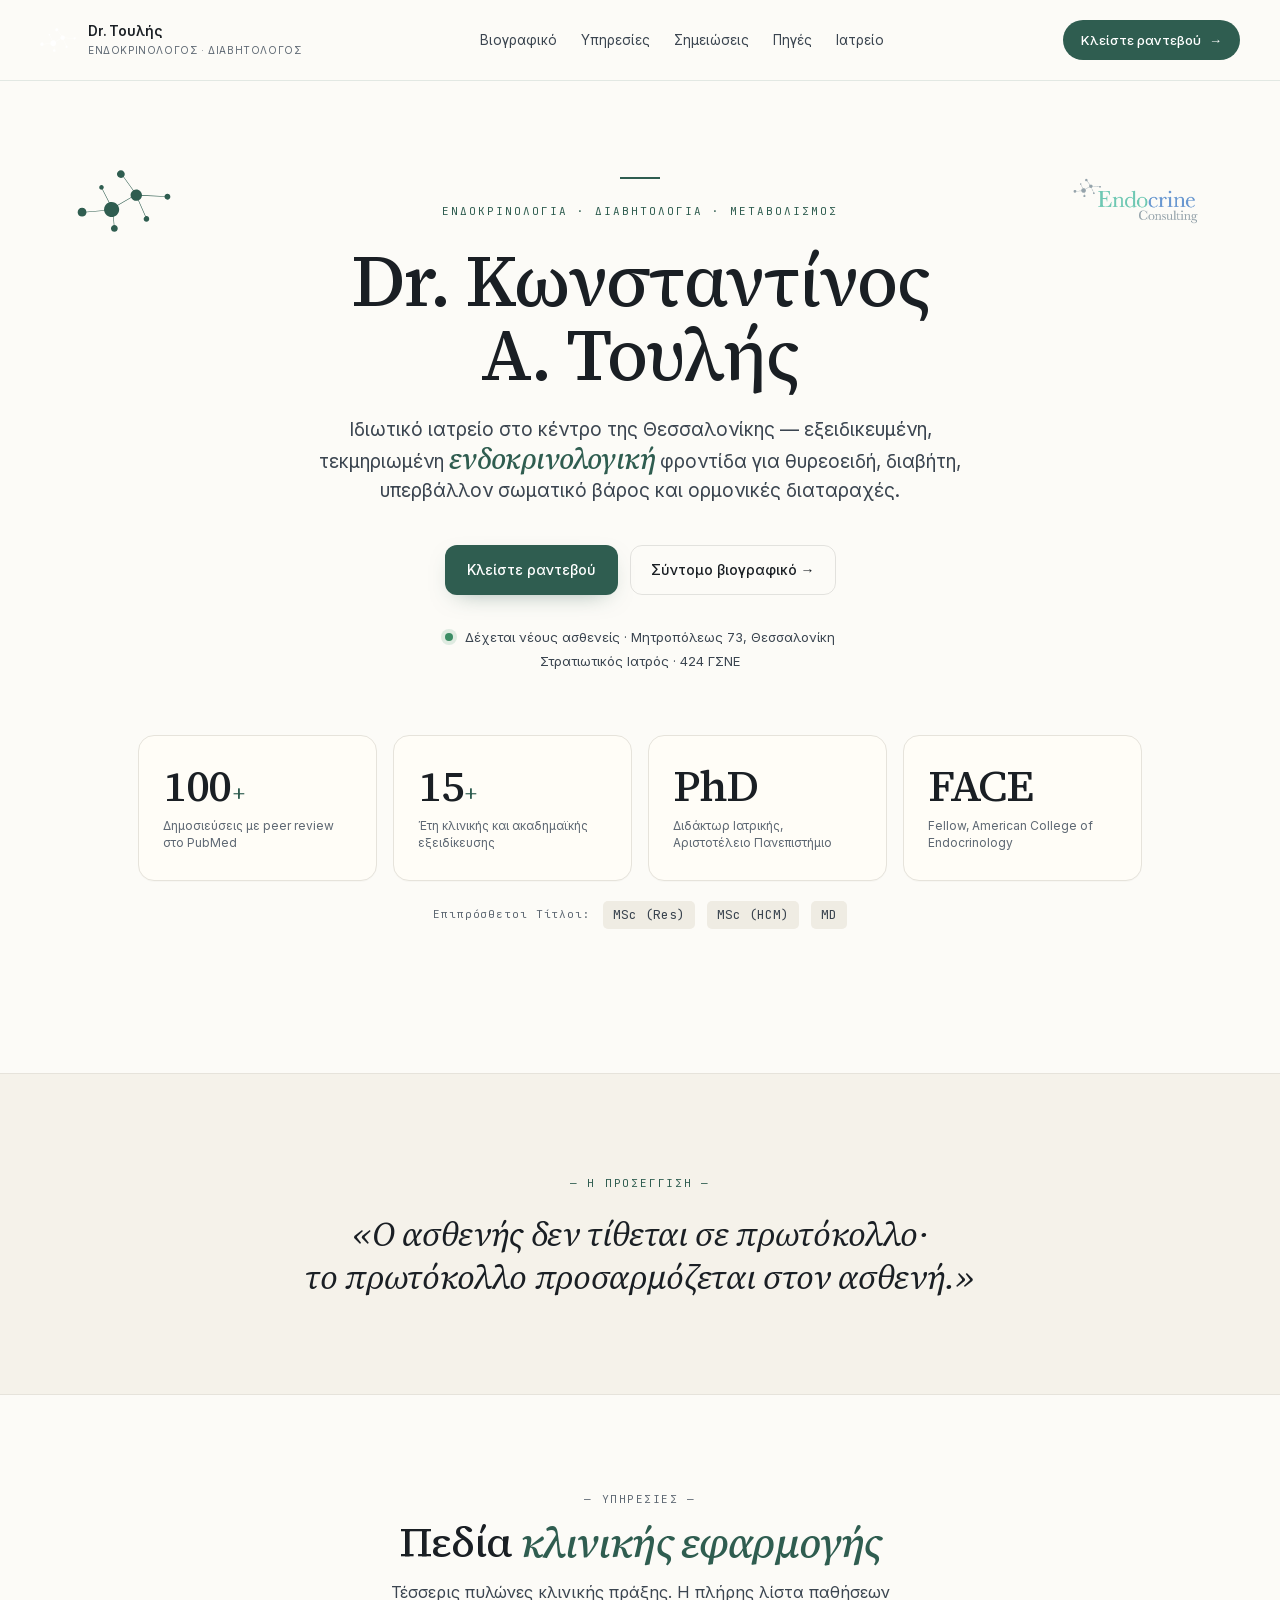
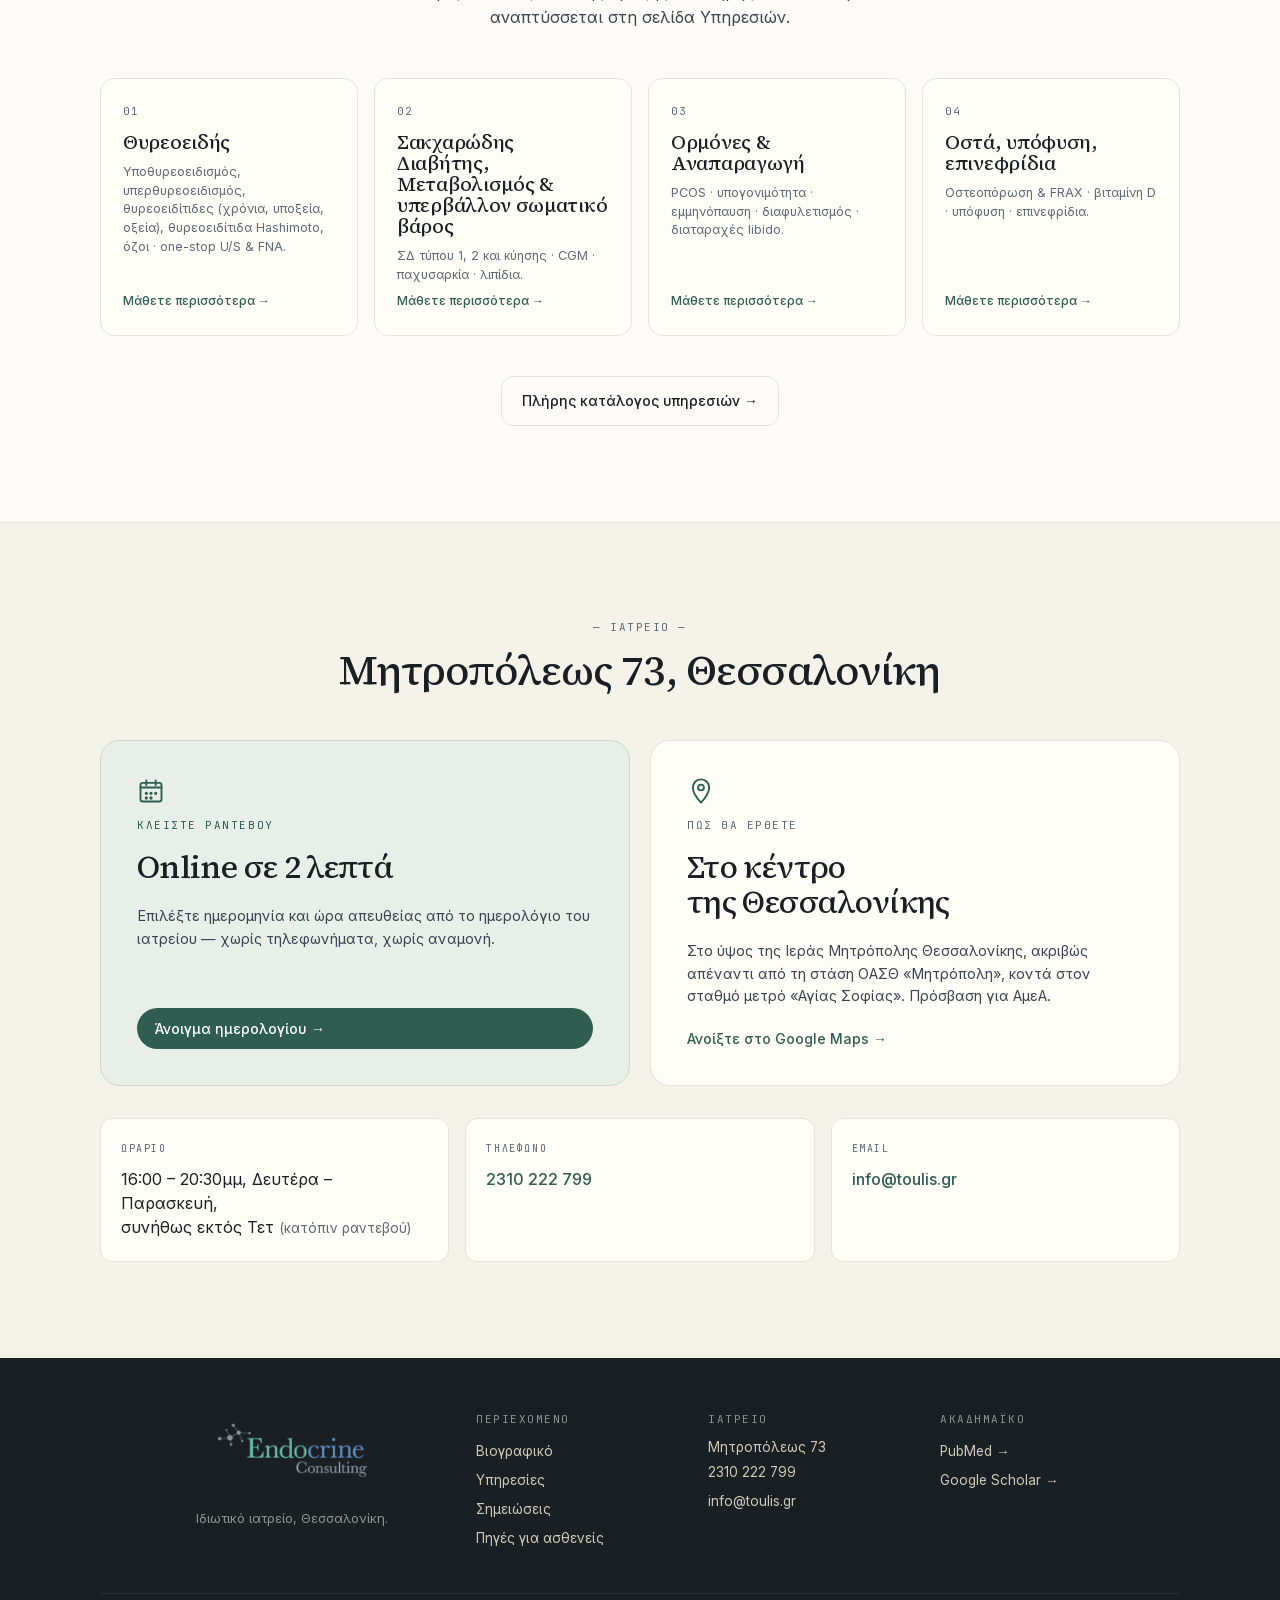
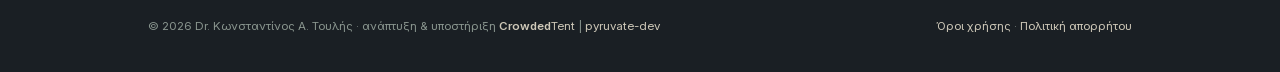
==== commit e0954b83: "copy: local-intent wording on home, services, contact (owner-approved) - Home hero line: centre of T" ====
--- a/index.html
+++ b/index.html
@@ -4,7 +4,7 @@
   <meta charset="utf-8" />
   <meta name="viewport" content="width=device-width, initial-scale=1" />
   <meta name="google-site-verification" content="i_T2_HJzKB1rtnhogPII3BjfGcan-4gsO_Sw3jSdMsA" />
-  <title>Dr. Κωνσταντίνος Α. Τουλής — Ενδοκρινολόγος · Θεσσαλονίκη</title>
+  <title>Ενδοκρινολόγος – Διαβητολόγος Θεσσαλονίκη · Dr. Κ. Α. Τουλής</title>
   <meta name="description" content="Εξειδικευμένη ενδοκρινολογική φροντίδα στη Θεσσαλονίκη. Θυρεοειδής, διαβήτης, οστεοπόρωση, PCOS. Ιατρείο: Μητροπόλεως 73. Online ραντεβού." />
 
   <link rel="canonical" href="https://www.toulis.gr/" />
@@ -32,18 +32,26 @@
   <link rel="stylesheet" href="/assets/css/globals.min.css" />
   <link rel="stylesheet" href="/assets/css/components.min.css" />
 
-  <!-- Physician schema — homepage only -->
+  <!-- Practice schema (same @id on /contact/) — tied to Google Business Profile via hasMap/sameAs -->
   <script type="application/ld+json">
   {
     "@context": "https://schema.org",
     "@type": "Physician",
+    "@id": "https://www.toulis.gr/#practice",
     "name": "Dr. Κωνσταντίνος Α. Τουλής",
-    "alternateName": "Konstantinos A. Toulis",
-    "medicalSpecialty": ["Endocrine", "Diabetic"],
+    "alternateName": [
+      "Konstantinos A. Toulis",
+      "Dr. Κ.Α. Τουλής - Ενδοκρινολογία"
+    ],
+    "medicalSpecialty": [
+      "Endocrine",
+      "Diabetic"
+    ],
     "image": "https://www.toulis.gr/assets/images/portrait.jpg",
-    "url": "https://www.toulis.gr",
+    "url": "https://www.toulis.gr/",
     "telephone": "+30-2310-222799",
     "email": "info@toulis.gr",
+    "isAcceptingNewPatients": true,
     "address": {
       "@type": "PostalAddress",
       "streetAddress": "Μητροπόλεως 73",
@@ -51,11 +59,30 @@
       "postalCode": "546 22",
       "addressCountry": "GR"
     },
+    "geo": {
+      "@type": "GeoCoordinates",
+      "latitude": 40.6310625,
+      "longitude": 22.9445103
+    },
+    "hasMap": "https://www.google.com/maps?cid=5587538242344689025",
+    "sameAs": [
+      "https://www.google.com/maps?cid=5587538242344689025"
+    ],
+    "areaServed": {
+      "@type": "City",
+      "name": "Θεσσαλονίκη"
+    },
     "openingHoursSpecification": [
       {
         "@type": "OpeningHoursSpecification",
-        "dayOfWeek": ["Monday","Tuesday","Thursday","Friday"],
-        "opens": "16:00", "closes": "20:30"
+        "dayOfWeek": [
+          "Monday",
+          "Tuesday",
+          "Thursday",
+          "Friday"
+        ],
+        "opens": "16:00",
+        "closes": "20:30"
       }
     ]
   }
@@ -112,7 +139,7 @@
           Dr. Κωνσταντίνος<br />Α. Τουλής
         </h1>
         <p class="hero__sub">
-          Ιδιωτικό ιατρείο στη Θεσσαλονίκη — εξειδικευμένη, τεκμηριωμένη <em class="serif hero__em">ενδοκρινολογική</em> φροντίδα.
+          Ιδιωτικό ιατρείο στο κέντρο της Θεσσαλονίκης — εξειδικευμένη, τεκμηριωμένη <em class="serif hero__em">ενδοκρινολογική</em> φροντίδα για θυρεοειδή, διαβήτη, υπερβάλλον σωματικό βάρος και ορμονικές διαταραχές.
         </p>
         <div class="hero__actions">
           <a class="btn btn--primary" href="https://appointment-booking.pages.dev" target="_blank" rel="noopener">Κλείστε ραντεβού</a>
@@ -184,7 +211,7 @@
           </a>
           <a class="tease-card" href="/services/#diabetes">
             <span class="tease-card__num">02</span>
-            <h3 class="tease-card__title">Διαβήτης &amp; Μεταβολισμός</h3>
+            <h3 class="tease-card__title">Σακχαρώδης Διαβήτης, Μεταβολισμός &amp; υπερβάλλον σωματικό βάρος</h3>
             <p class="tease-card__desc">ΣΔ τύπου 1, 2 και κύησης · CGM · παχυσαρκία · λιπίδια.</p>
             <span class="tease-card__link">Μάθετε περισσότερα →</span>
           </a>
@@ -249,7 +276,7 @@
             <span class="practice-card__label">Πώς θα έρθετε</span>
             <h3 class="practice-card__title">Στο κέντρο<br />της Θεσσαλονίκης</h3>
             <p class="practice-card__desc">
-              Στο ύψος της Ιεράς Μητρόπολης Θεσσαλονίκης, ακριβώς απέναντι της στάσης ΟΑΣΘ «Μητρόπολη». Πρόσβαση για ΑμεΑ.
+              Στο ύψος της Ιεράς Μητρόπολης Θεσσαλονίκης, ακριβώς απέναντι από τη στάση ΟΑΣΘ «Μητρόπολη», κοντά στον σταθμό μετρό «Αγίας Σοφίας». Πρόσβαση για ΑμεΑ.
             </p>
             <span class="practice-card__cta">Ανοίξτε στο Google Maps →</span>
           </a>
